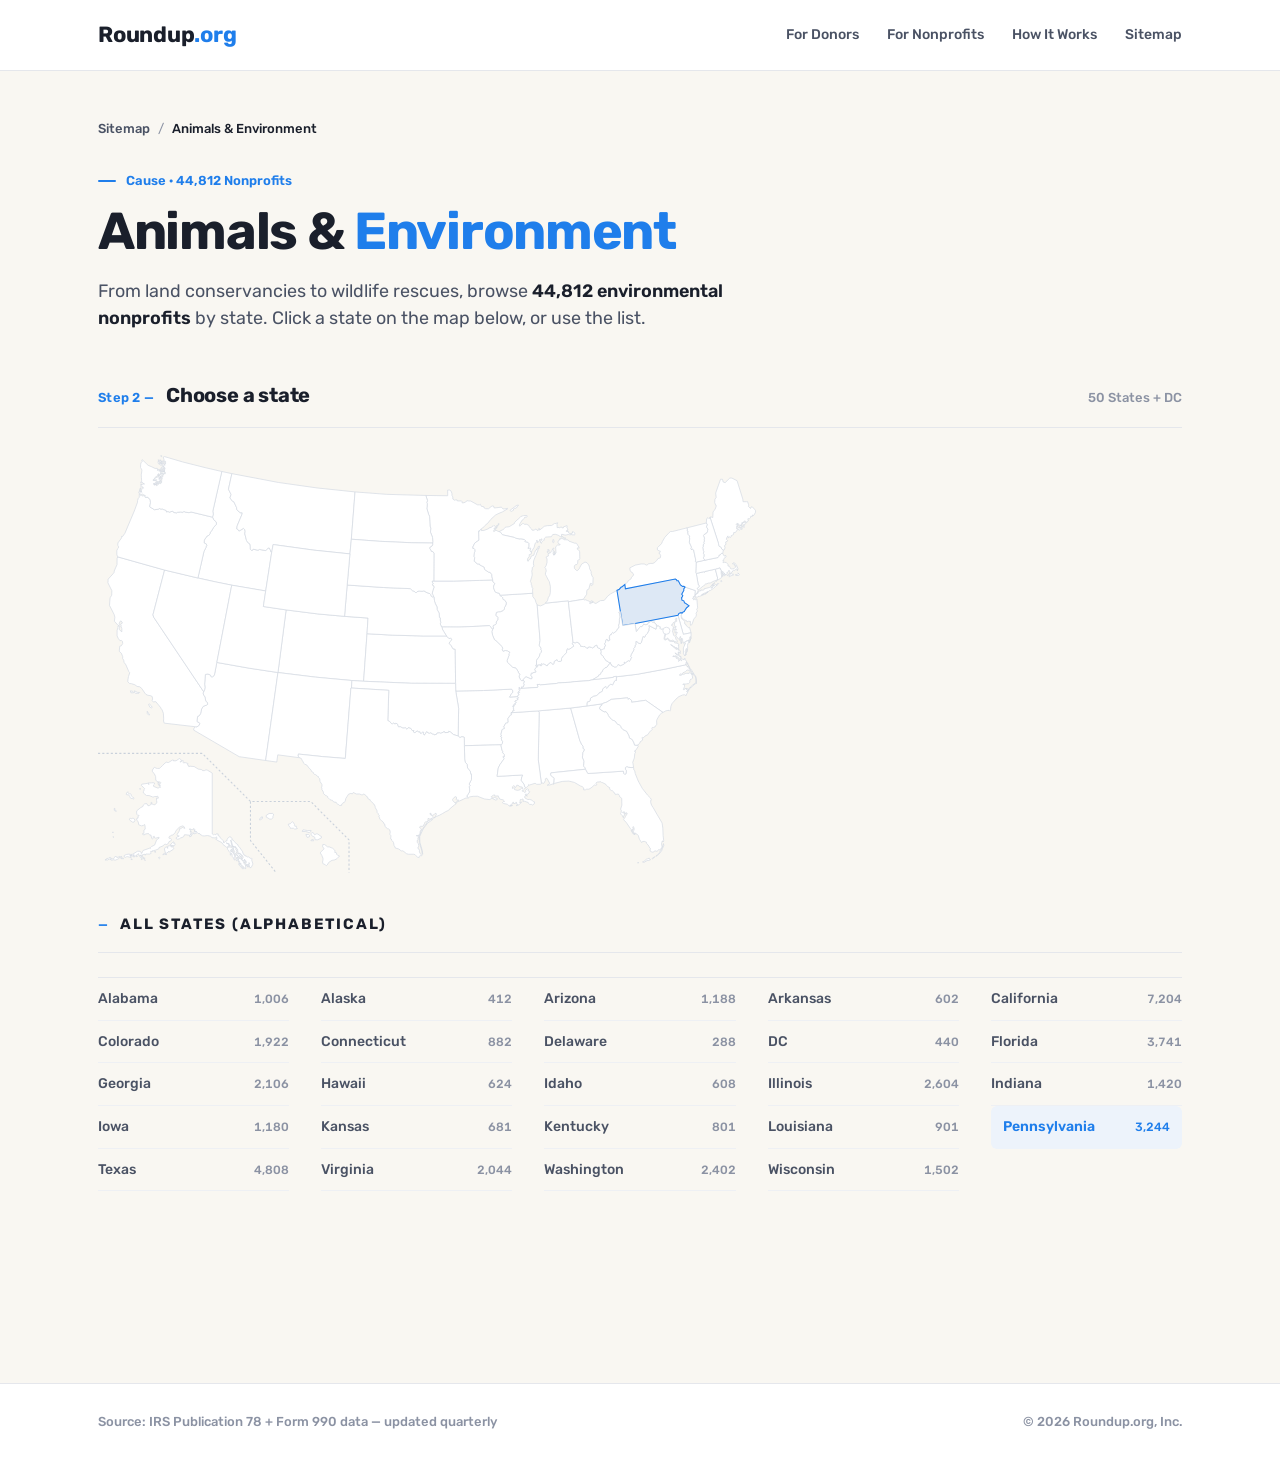
==== causes/environment/index.html @ b33627a2 "Initial HTML sitemap demo for Roundup.org Clickable prototype illustrating the proposed sitemap arch" ====
<!DOCTYPE html>
<html lang="en">
<head>
  <meta charset="UTF-8">
  <meta name="viewport" content="width=device-width, initial-scale=1.0">
  <title>Animals &amp; Environment Nonprofits — Sitemap — Roundup.org</title>
  <link rel="stylesheet" href="../../styles.css">
</head>
<body>

  <header class="masthead">
    <div class="masthead-inner">
      <a href="../../index.html" class="brand">Roundup<em>.org</em></a>
      <nav class="masthead-meta">
        <a href="#">For Donors</a>
        <a href="#">For Nonprofits</a>
        <a href="#">How It Works</a>
        <a href="../../index.html">Sitemap</a>
      </nav>
    </div>
  </header>

  <div class="container">
    <main>

      <nav class="breadcrumbs">
        <a href="../../index.html">Sitemap</a>
        <span class="sep">/</span>
        <span class="current">Animals &amp; Environment</span>
      </nav>

      <header class="page-head">
        <div class="kicker">Cause · 44,812 Nonprofits</div>
        <h1>Animals &amp; <em>Environment</em></h1>
        <p class="dek">From land conservancies to wildlife rescues, browse <strong>44,812 environmental nonprofits</strong> by state. Click a state on the map below, or use the list.</p>
      </header>

      <section>
        <div class="section-head">
          <div class="section-label">
            <span class="section-num">Step 2 —</span>
            <h2 class="section-title">Choose a state</h2>
          </div>
          <span class="section-note">50 States + DC</span>
        </div>

        <svg xmlns="http://www.w3.org/2000/svg" viewBox="0 0 959 593" class="us-map" aria-label="Clickable map of United States — environmental nonprofits">
  <defs>
    <style>
      .us-map .map-a { cursor: pointer; }
      .us-map .map-a path,
      .us-map .map-a circle {
        fill: #FFFFFF;
        stroke: #D5DBE3;
        stroke-width: 1;
        transition: fill 0.12s ease, stroke 0.12s ease;
      }
      .us-map .map-a:hover path,
      .us-map .map-a:hover circle {
        fill: #1F7EEB;
        stroke: #1F7EEB;
      }
      .us-map .map-active path,
      .us-map .map-active circle {
        fill: #DDE8F5;
        stroke: #1F7EEB;
        stroke-width: 1.5;
      }
      .us-map .map-active:hover path,
      .us-map .map-active:hover circle {
        fill: #1F7EEB;
        stroke: #1F7EEB;
      }
      .us-map .separator1 {
        stroke: #C9D1DB;
        stroke-width: 1.5;
        stroke-dasharray: 3 3;
        fill: none;
      }
    </style>
  </defs>
  <g class="state">


<a href="#" class="map-a map-al"><path class="al" d="m 643,467.4 .4,-7.3 -.9,-1.2 -1.7,-.7 -2.5,-2.8 .5,-2.9 48.8,-5.1 -.7,-2.2 -1.5,-1.5 -.5,-1.4 .6,-6.3 -2.4,-5.7 .5,-2.6 .3,-3.7 2.2,-3.8 -.2,-1.1 -1.7,-1 v -3.2 l -1.8,-1.9 -2.9,-6.1 -12.9,-45.8 -45.7,4 1.3,2 -1.3,67 4.4,33.2 .9,-.5 1.3,.1 .6,.4 .8,-.1 2,-3.8 v -2.3 l 1.1,-1.1 1.4,.5 3.4,6.4 v .9 l -3.3,2.2 3.5,-.4 4.9,-1.6 z"/><title>Alabama</title></a>

<!-- The scale of Alaska is 42% that of the contiguous United States, so its area is reduced to about 17.6%. The Islands of Four Mountains, Andreanof Islands, Rat Islands and Near Islands are not shown. -->
<a href="#" class="map-a map-ak"><path class="ak" d="m 15.8,572 h 2.4 l .7,.7 -1,1.2 -1.9,.2 -2.5,1.3 -3.7,-.1 2.2,-.9 .3,-1.1 2.5,-.3 z m 8.3,-1.7 1.3,.5 h .9 l .5,1.2 .3,-.6 .9,.2 1.1,1.5 0,.5 -4.2,1.9 -2.4,-.1 -1,-.5 -1.1,.7 -2,0 -1.1,-1.4 4.7,-.5 z m 5.4,-.1 1,.1 .7,.7 v 1 l -1.3,.1 -.9,-1.1 z m 2.5,.3 1.3,-.1 -.1,1 -1.1,.6 z m .3,2.2 3.4,-.1 .2,1.1 -1.3,.1 -.3,-.5 -.8,.6 -.4,-.6 -.9,-.2 z m 166.3,7.6 2.1,.1 -1,1.9 -1.1,-.1 -.4,-.8 .5,-1.3 m -1.1,-2.9 .6,-1.3 -.2,-2.3 2.4,-.5 4.5,4.4 1.3,3.4 1.9,1.6 .3,5.1 -1.4,0 -1.3,-2.3 -3.1,-2.4 h -.6 l 1.1,2.8 1.7,.2 .2,2.1 -.9,.1 -4.1,-4.4 -.1,-.9 1.9,-1 0,-1 -.5,-.8 -1.6,-.6 -1.7,-1.3 1.4,.1 .5,-.4 -.6,-.9 -.6,.5 z m -3.6,-9.1 1.3,.1 2.4,2.5 -.2,.8 -.8,-.1 -.1,1.8 .5,.5 0,1.5 -.8,.3 -.4,1.2 -.8,-.4 -.4,-2.2 1.1,-1.4 -2.1,-2.2 .1,-1.2 z m 1.5,-1.5 1.9,.2 2.5,.1 3.4,3.2 -.2,.5 -1.1,.6 -1.1,-.2 -.1,-.7 -1.2,-1.6 -.3,.7 1,1.3 -.2,1.2 -.8,-.1 -1.3,.2 -.1,-1.7 -2.6,-2.8 z m -12.7,-8.9 .9,-.4 h 1.6 l .7,-.5 4.1,2.2 .1,1.5 -.5,.5 h -.8 l -1.4,-.7 1.1,1.3 1.8,0 .5,2 -.9,0 -2.2,-1.5 -1.1,-.2 .6,1.3 .1,.9 .8,-.6 1.7,1.2 1.3,-.1 -.2,.8 1.9,4.3 0,3.4 .4,2.1 -.8,.3 -1.2,-2 -.5,-1.5 -1.6,-1.6 -.2,-2.7 -.6,-1.7 h -.7 l .3,1.1 0,.5 -1.4,1 .1,-3.3 -1.6,-1.6 -1.3,-2.3 -1.2,-1.2 z m 7.2,-2.3 1.1,1.8 2.4,-.1 1,2.1 -.6,.6 2,3.2 v 1.3 l -1.2,.8 v .7 l -2,1.9 -.5,-1.4 -.1,-1.3 .6,-.7 v -1.1 l -1.5,-1.9 -.5,-3.7 -.9,-1.5 z m -56.7,-18.3 -4,4.1 v 1.6 l 2.1,-.8 .8,-1.9 2.2,-2.4 z m -31.6,16.6 0,.6 1.8,1.2 .2,-1.4 .6,.9 3.5,.1 .7,-.6 .2,-1.8 -.5,-.7 -1.4,0 0,-.8 .4,-.6 v -.4 l -1.5,-.3 -3.3,3.6 z m -8.1,6.2 1.5,5.8 h 2.1 l 2.4,-2.5 .3,1.2 6.3,-4 .7,-1 -1,-1.1 v -.7 l .5,-1.3 -.9,-.1 -2,1 0,-1.2 -2.7,-.6 -2.4,.3 -.2,3.4 -.8,-2 -1.5,-.1 -1,.6 z m -2.2,8.2 .1,-.7 2.1,-1.3 .6,.3 1.3,.2 1.3,1.2 -2.2,-.2 -.4,-.6 -1,.6 z m -5.2,3.3 -1.1,.8 1.5,1.4 .8,-.7 -.1,-1.3 z m -6.3,-7.9 1.4,.1 .4,.6 -1.8,.1 z m -13.9,11.9 v .5 l .7,.1 -.1,-.6 z m -.4,-3.2 -1,1 v .5 l .7,1.1 1,-1 -.7,-.1 z m -2,-.8 -.3,1 -1.3,.1 -.4,.2 0,1.3 -.5,.9 .6,0 .7,-.9 .8,-.1 .9,-1 .2,-1.3 z m -4.4,-2 -.2,1.8 1.4,.8 1.2,-.6 0,-1 1.7,-.3 -.1,-.6 -.9,-.2 -.7,.6 -.9,-.5 z m -4.9,-.1 1,.7 -.3,1.2 -1.4,-1.1 z m -4.2,1.3 1.4,.1 -.7,.8 z m -3.5,3 1.8,1.1 -1.7,.1 z m -25.4,-31.2 1.2,.6 -.8,.6 z m -.7,-6.3 .4,1.2 .8,-1.2 z m 24.3,-19.3 1.5,-.1 .9,.4 1.1,-.5 1.3,-.1 1.6,.8 .8,1.9 -.1,.9 -1.2,2 -2.4,-.2 -2.1,-1.8 -1,-.4 -1.1,-2 z m -21.1,-14.4 .1,1.9 2,2 v .5 l -.8,-.2 -1.7,-.8 -.3,-1.1 -.3,-1.6 z m 18.3,-23.3 v 1.2 l 1.9,1.8 h 2.3 l .6,1.1 v 1.6 l 2.1,1.9 1.8,1.2 -.1,.7 -.7,1.1 -1.4,-1.2 -2.1,.1 -.8,-.8 -.9,-2.1 -1.5,-2.2 -2.6,-.1 -1,-.7 1,-2.1 z m 16.8,-4.5 1,0 .1,1.1 h -1 z m 16.2,19.7 .9,.1 0,1.2 -1.7,-.5 z m 127.8,77.7 -1.2,.4 -.1,1.1 h 1.2 z m -157.6,-4.5 -1.3,-.4 -4.1,.6 -2.8,1.4 -.1,1.9 1.9,.7 1.5,-.9 1.7,-.1 4.7,1.4 .1,-1.3 -1.6,-1.1 z m 2.1,2.3 -.4,-1.4 1.2,.2 .1,1.4 1.8,0 .4,-2.5 .3,2.4 2.5,-.1 3.2,-3.3 .8,.1 -.7,1.3 1.4,.9 4.2,-.2 2.6,-1.2 1.4,-.1 .3,1.5 .6,-.5 .4,-1.4 5.9,.2 1.9,-1.6 -1.3,-1.1 .6,-1.2 2.6,.2 -.2,-1.2 2.5,.2 .7,-1.1 1.1,.2 4.6,-1.9 .2,-1.7 5.6,-2.4 2,-1.9 1.2,-.6 1.3,.8 2.3,-.9 1.1,-1.9 .5,-1.3 1.7,-.9 1.5,-.7 .4,-1.4 -1.1,-1.7 -2.2,-.2 -.2,-1.3 .8,-1.6 1.4,-.2 1.3,-1.5 1.9,-.1 3.4,-3.2 .4,-1.4 1.5,-2.3 3.8,-4.1 2.5,-.9 1.9,-.9 2.1,.8 1.4,2.6 -1.5,0 -1.4,-1.5 -3,2 -1.7,.1 -.2,3.1 -3.1,4.9 .6,2 2.3,0 -.6,1 -1.4,.1 -2.4,1.8 0,.9 1.9,1 3.4,-.6 1.4,-1.7 1.4,.1 3,-1.7 .5,-2.3 1.6,-.1 6.3,.8 1,-1.1 1,-4.5 -1.6,1.1 .6,-2.2 -1.6,-1.4 .8,-1.5 .1,1.5 3.4,0 .7,-1 1.6,-.1 -.3,1.7 1.9,.1 -1.9,1.3 4.1,1.1 -3.5,.4 -1.3,1.2 .9,1.4 4.6,-1.7 2.3,1.7 .7,-.9 .6,1.4 4,2.3 h 2.9 l 3.9,-.5 4.3,1.1 2,1.9 4.5,.4 1.8,-1.5 .8,2.4 -1.8,.7 1.2,1.2 7.4,3.8 1.4,2.5 5.4,4.1 3.3,-2 -.6,-2.2 -3.5,-2 3.1,1.2 .5,-.7 .9,1.3 0,2.7 2.1,-.6 2.1,1.8 -2.5,-9.8 1.2,1.3 1.4,6 2.2,2.5 2.4,-.4 1.8,3.5 h .9 l .6,5.6 3.4,.5 1.6,2.2 1.8,1.1 .4,2.8 -1.8,2.6 2.9,1.6 1.2,-2.4 -.2,3.1 -.8,.9 1.4,1.7 .7,-2.4 -.2,-1.2 .8,.2 .6,2.3 -1,1.4 .6,2.6 .5,.4 .3,-1.6 .7,.6 -.3,2 1.2,.2 -.4,.9 1.7,-.1 0,-1 h -1 l .1,-1.7 -.8,-.6 1.7,-.3 .5,-.8 0,-1.6 .5,1.3 -.6,1.8 1.2,3.9 1.8,.1 2.2,-4.2 .1,-1.9 -1.3,-4 -.1,-1.2 .5,-1.2 -.7,-.7 -1.7,.1 -2.5,-2 -1.7,0 -2,-1.4 -1.5,0 -.5,-1.6 -1.4,-.3 -.2,-1.5 -1,-.5 .1,-1.7 -5.1,-7.4 -1.8,-1.5 v -1.2 l -4.3,-3.5 -.7,-1.1 -1.6,-2 -1.9,-.6 0,-2.2 -1.2,-1.3 -1.7,-.7 -2.1,1.3 -1.6,2.1 -.4,2.4 -1.5,.1 -2.5,2.7 -.8,-.3 v -2.5 l -2.4,-2.2 -2.3,-2 -.5,-2 -2.5,-1.3 .2,-2.2 -2.8,-.1 -.7,1.1 -1.2,0 -.7,-.7 -1.2,.8 -1.8,-1.2 0,-85.8 -6.9,-4.1 -1.8,-.5 -2.2,1.1 -2.2,.1 -2.3,-1.6 -4.3,-.6 -5.8,-3.6 -5.7,-.4 -2,.5 -.2,-1.8 -1.8,-.7 1.1,-1 -.2,-.9 -3.2,-1.1 h -2.4 l -.4,.4 -.9,-.6 .1,-2.6 -.8,-.9 -2.5,2.9 -.8,-.1 v -.8 l 1.7,-.8 v -.8 l -1.9,-2.4 -1.1,-.1 -4.5,3.1 h -3.9 l .4,-.9 -1.8,-.1 -5.2,3.4 -1.8,0 -.6,-.8 -2.7,1.5 -3.6,3.7 -2.8,2.7 -1.5,1.2  -2.6,.1 -2.2,-.4 -2.3,-1.3 v 0 l -2.8,3.9 -.1,2.4 2.6,2.4 2.1,4.5 .2,5.3 2.9,2 3.4,.4 .7,.8 -1.5,2.3 .7,2.7 -1.7,-2.6 v -2.4 l -1.5,-.3 .1,1.2 .7,2.1 2.9,3.7 h -1.4 l -2.2,1.1 -6.2,-2.5 -.1,-2 1.4,-1.3 0,-1.4 -2.1,-.5 -2.3,.2 -4.8,.2 1.5,2.3 -1.9,-1.8 -8.4,1.2 -.8,1.5 4.9,4.7 -.8,1.4 -.3,2 -.7,.8 -.1,1.9 4.4,3.6 4.1,.2 4.6,1.9 h 2 l .8,-.6 3.8,.1 .1,-.8 1.2,1.1 .1,2 -2.5,-.1 .1,3.3 .5,3.2 -2.9,2.7 -1.9,-.1 -2,-.8 -1,.1 -3.1,2.1 -1.7,.2 -1.4,-2.8 -3.1,0 -2.2,2 -.5,1.8 -3.3,1.8 -5.3,4.3 -.3,3.1 .7,2.2 1,1.2 1,-.4 .9,1 -.8,.6 -1.5,.9 1.1,1.5 -2.6,1.1 .8,2.2 1.7,2.3 .8,4.1 4,1.5 2.6,-.8 1.7,-1.1 .5,2.1 .3,4.4 -1.9,1.4 0,4.4 -.6,.9 h -1.7 l 1.7,1.2 2.1,-.1 .4,-1 4.6,-.6 2,2.6 1.3,-.7 1.3,5.1 1,.5 1,-.7 .1,-2.4 .9,-1 .7,1.1 .2,1.6 1.6,.4 4.7,-1.2 .2,1.2 -2,1.1 -1.6,1.7 -2.8,7 -4.3,2 -1.4,1.5 -.3,1.4 -1,-.6 -9.3,3.3 -1.8,4.1 -1.3,-.4 .5,-1.1 -1.5,-1.4 -3.5,-.2 -5.3,3.2 -2.2,1.3 -2.3,0 -.5,2.4 z"/><title>Alaska</title></a>

<a href="#" class="map-a map-az"><path class="az" d="m 139.6,387.6 3,-2.2 .8,-2.4 -1,-1.6 -1.8,-.2 -1.1,-1.6 1.1,-6.9 1.6,-.3 2.4,-3.2 1.6,-7 2.4,-3.6 4.8,-1.7 1.3,-1.3 -.4,-1.9 -2.3,-2.5 -1.2,-5.8 -1.4,-1.8 -1.3,-3.4 .9,-2.1 1.4,-3 .5,-2.9 -.5,-4.9 1,-13.6 3.5,-.6 3.7,1.4 1.2,2.7 h 2 l 2.4,-2.9 3.4,-17.5 46.2,8.2 40,6 -17.4,124.1 -37.3,-5.4 -64.2,-37.5 .5,-2.9 2,-1.8 z"/><title>Arizona</title></a>

<a href="#" class="map-a map-ar"><path class="ar" d="m 584.2,367 .9,-2.2 1.2,.5 .7,-1 -.8,-.7 .3,-1.5 -1.1,-.9 .6,-1 -.1,-1.5 -1.1,-.1 .8,-.8 1.3,.8 .3,-1.4 -.4,-1.1 .1,-.7 2,.6 -.4,-1.5 1.6,-1.3 -.5,-.9 -1.1,.1 -.6,-.9 .9,-.9 1.6,-.2 .5,-.8 1.4,-.2 -.1,-.8 -.9,-.9 v -.5 h 1.5 l .4,-.7 -1.4,-1 -.1,-.6 -11.2,.8 2.8,-5.1 1.7,-1.5 v -2.2 l -1.6,-2.5 -39.8,2 -39.1,.7 4.1,24.4 -.7,39 2.6,2.3 2.8,-1.3 3.2,.8 .2,11.9 52.3,-1.3 1.2,-1.5 .5,-3 -1.5,-2.3 -.5,-2.2 .9,-.7 v -.8 l -1.7,-1.1 -.1,-.7 1.6,-.9 -1.2,-1.1 1.7,-7.1 3.4,-1.6 v -.8 l -1.1,-1.4 2.9,-5.4 h 1.9 l 1.5,-1.2 -.3,-5.2 3.1,-4.5 1.8,-.6 -.5,-3.1 z"/><title>Arkansas</title></a>

<a href="#" class="map-a map-ca"><path class="ca" d="m 69.4,365.6 3.4,5.2 -1.4,.1 -1.8,-1.9 z m 1.9,-9.8 1.8,4.1 2.6,1 .7,-.6 -1.3,-2.5 -2.6,-2.4 z m -19.9,-19 v 2.4 l 2,1.2 4.4,-.2 1,-1 -3.1,-.2 z m -5.9,.1 3.3,.5 1.4,2.2 h -3.8 z m 47.9,45.5 -1,-3 .2,-3 -.4,-7.9 -1.8,-4.8 -1.2,-1.4 -.6,-1.5 -7,-8.6 -3.6,.1 -2,-1.9 1.1,-1.8 -.7,-3.7 -2.2,-1.2 -3.9,-.6 -2.8,-1.3 -1.5,-1.9 -4.5,-6.6 -2.7,-2.2 -3.7,-.5 -3.1,-2.3 -4.7,-1.5 -2.8,-.3 -2.5,-2.5 .2,-2.8 .8,-4.8 1.8,-5.1 -1.4,-1.6 -4,-9.4 -2.7,-3.7 -.4,-3 -1.6,-2.3 .2,-2.5 -2,-5 -2.9,-2.7 .6,-7.1 2.4,-.8 1.8,-3.1 -.4,-3.2 -1,-.9 h -2.5 l -2.5,-3.3 -1.5,-3.5 v -7.5 l 1.2,-4.2 .2,-2.1 2.5,.2 -.1,1.6 -.8,.7 v 2.5 l 3.7,3.2 v -4.7 l -1.4,-3.4 .5,-1.1 -1,-1.7 2.8,-1.5 -1.9,-3 -1.4,.5 -1.5,3.8 .5,1.3 -.8,1 -.9,-.1 -5.4,-6.1 .7,-5.6 -1.1,-3.9 -6.5,-12.8 .8,-10.7 2.3,-3.6 .2,-6.4 -5.5,-11.1 .3,-5.2 6.9,-7.5 1.7,-2.4 -.1,-1.4 4,-9.2 .1,-8.4 .9,-2.5 66.1,18.6 -16.4,63.1 1.1,3.5 70.4,105 -.9,2.1 1.3,3.4 1.4,1.8 1.2,5.8 2.3,2.5 .4,1.9 -1.3,1.3 -4.8,1.7 -2.4,3.6 -1.6,7 -2.4,3.2 -1.6,.3 -1.1,6.9 1.1,1.6 1.8,.2 1,1.6 -.8,2.4 -3,2.2 -2.2,-.1 z"/><title>California</title></a>

<a href="#" class="map-a map-co"><path class="co" d="m 374.6,323.3 -16.5,-1 -51.7,-4.8 -52.6,-6.5 11.5,-88.3 44.9,5.7 37.5,3.4 33.1,2.4 -1.4,22.1 z"/><title>Colorado</title></a>

<a href="#" class="map-a map-ct"><path class="ct" d="m 873.5,178.9 .4,-1.1 -3.2,-12.3 -.1,-.3 -14.9,3.4 v .7 l -.9,.3 -.5,-.7 -10.5,2.4 2.8,16.3 1.8,1.5 -3.5,3.4 1.7,2.2 5.4,-4.5 1.7,-1.3 h .8 l 2.4,-3.1 1.4,.1 2.9,-1.1 h 2.1 l 5.3,-2.7 2.8,-.9 1,-1 1.5,.5 z"/><title>Connecticut</title></a>

<a href="#" class="map-a map-de"><path class="de" d="m 822.2,226.6 -1.6,.3 -1.5,1.1 -1.2,2.1 7.6,27.1 10.9,-2.3 -2.2,-7.6 -1.1,.5 -3.3,-2.6 -.5,-1.7 -1.8,-1 -.2,-3.7 -2.1,-2.2 -1.1,-.8 -1.2,-1.1 -.4,-3.2 .3,-2.1 1,-2.2 z"/><title>Delaware</title></a>

<a href="#" class="map-a map-fl"><path class="fl" d="m 751.7,445.1 -4,-.7 -1.7,-.9 -2.2,1.4 v 2.5 l 1.4,2.1 -.5,4.3 -2.1,.6 -1,-1.1 -.6,-3.2 -50.1,3.3 -3.3,-6 -48.8,5.1 -.5,2.9 2.5,2.8 1.7,.7 .9,1.2 -.4,7.3 -1.1,.6 .5,.4 1,-.3 .7,-.8 10.5,-2.7 9.2,-.5 8.1,1.9 8.5,5 2.4,.8 2.2,2 -.1,2.7 h 2.4 l 1.9,-1 2.5,.1 2,-.8 2.9,-2 3.1,-2.9 1.1,-.4 .6,.5 h 1.4 l .5,-.8 -.5,-1.2 -.6,-.6 .2,-.8 2,-1.1 5,-.4 .8,1 1,.1 2.3,1 3,1.8 1.2,1.7 1.1,1.2 2.8,1.4 v 2.4 l 2.8,1.9 1,.1 1.6,1.4 .7,1.6 1,.2 .8,2.1 .7,.6 1,-1.1 2.9,.1 .5,1.4 1.1,.9 v 1.3 l 2.9,2.2 .2,9.6 -1.8,5.8 1,1.2 -.2,3.4 -.8,1.4 .7,1.2 2.3,2.3 .3,1.5 .8,1 -.4,-1.9 1.3,-.6 .8,-3.6 -3,-1.2 .1,-.6 2.6,-.4 .9,2.6 1.1,.6 .1,-2 1.1,.3 .6,.8 -.1,.7 -2.9,4.2 -.2,1.1 -1.7,1.9 v 1.1 l 3.7,3.8 5.3,7.9 1.8,2.1 v 1.8 l 2.8,4.6 2.3,.6 .7,-1.2 -2.1,.3 -3,-4.5 .2,-1.4 1.5,-.8 v -1.5 l -.6,-1.3 .9,-.9 .4,.9 .7,.5 v 4 l -1.2,-.6 -.8,.9 1.4,1.6 1,2.6 1.2,-.6 2.3,1.2 2.1,2.2 1.6,5.1 3.1,4.8 .8,-1.3 2.8,-.5 3.2,1.3 .3,1.7 3.3,3.8 .1,1.1 2.2,2.7 -.7,.5 v 2.7 l 2.7,1.4 h 1.5 l 2.7,-1.8 1.5,.3 1.1,.4 2.3,-1.7 .2,-.7 1.2,.3 2.4,-1.7 1.3,-2.3 -.7,-3.2 -.2,-1.3 1.1,-4 .6,-.2 .6,1.6 .8,-1.8 -.8,-7.2 -.4,-10.5 -1,-6.8 -.7,-1.7 -6.6,-11.1 -5.2,-9.1 -2.2,-3.3 -1.3,-3.6 -.2,-3.4 .9,-.3 v -.9 l -1.1,-2.2 -4,-4 -7.6,-9.7 -5.7,-10.4 -4.3,-10.7 -.6,-3.7 -1.2,-1 -.5,-3.8 z m 9.2,134.5 1.7,-.1 -.7,-1 z m 7.3,-1.1 v -.7 l 1.6,-.2 3.7,-3.3 1.5,-.6 2.4,-.9 .3,1.3 1.7,.8 -2.6,1.2 h -2.4 l -3.9,2.5 z m 17.2,-7.6 -3,1.4 -1,1.3 1.1,.1 z m 3.8,-2.9 -1.1,.3 -1.4,2 1.1,-.2 1.5,-1.6 z m 8.3,-15.7 -1.7,5.6 -.8,1 -1,2.6 -1.2,1.6 -.7,1.7 -1.9,2.2 v .9 l 2.7,-2.8 2.4,-3.5 .6,-2 2.1,-4.9 z"/><title>Florida</title></a>

<a href="#" class="map-a map-ga"><path class="ga" d="m 761.8,414.1 v 1.4 l -4.2,6.2 -1.2,.2 1.5,.5 v 2 l -.9,1.1 -.6,6 -2.3,6.2 .5,2 .7,5.1 -3.6,.3 -4,-.7 -1.7,-.9 -2.2,1.4 v 2.5 l 1.4,2.1 -.5,4.3 -2.1,.6 -1,-1.1 -.6,-3.2 -50.1,3.3 -3.3,-6 -.7,-2.2 -1.5,-1.5 -.5,-1.4 .6,-6.3 -2.4,-5.7 .5,-2.6 .3,-3.7 2.2,-3.8 -.2,-1.1 -1.7,-1 v -3.2 l -1.8,-1.9 -2.9,-6.1 -12.9,-45.8 22.9,-2.9 21.4,-3 -.1,1.9 -1.9,1 -1.4,3.2 .2,1.3 6.1,3.8 2.6,-.3 3.1,4 .4,1.7 4.2,5.1 2.6,1.7 1.4,.2 2.2,1.6 1.1,2.2 2,1.6 1.8,.5 2.7,2.7 .1,1.4 2.6,2.8 5,2.3 3.6,6.7 .3,2.7 3.9,2.1 2.5,4.8 .8,3.1 4.2,.4 z"/><title>Georgia</title></a>

<!-- Hawaii is shown in the same scale as the contiguous United States. The Northwestern Hawaiian Islands are not shown. -->
<a href="#" class="map-a map-hi"><path class="hi" d="m 317,553.7 -.2,3.2 1.7,1.9 .1,1.2 -4.8,4.5 -.1,1.2 1.9,3.2 1.7,4.2 v 2.6 l -.5,1.2 .1,3.4 4.1,2.1 1.1,1.1 1.2,-1.1 2.1,-3.6 4.5,-2.9 3.3,-.5 2.5,-1 1.7,-1.2 3.2,-3.5 -2.8,-1.1 -1.4,-1.4 .1,-1.7 -.5,-.6 h -2 l .2,-2.5 -.7,-1.2 -2.6,-2.3 -4.5,-1.9 -2.8,-.2 -3.3,-2.7 -1.2,-.6 z m -15.3,-17 -1.1,1.5 -.1,1.7 2.7,2.4 1.9,.5 .6,1 .4,3 3.6,.2 5.3,-2.6 -.1,-2.5 -1.4,-.5 -3.5,-2.6 -1.8,-.3 -2.9,1.3 -1.5,-2.7 z m -1.5,11.5 .9,-1.4 2.5,-.3 .6,1.8 z m -7,-8.7 1.7,4 3.1,-.6 .3,-2 -1.4,-1.5 z m -4.1,-6.7 -1.1,2.4 h 5 l 4.8,1.6 2.5,-1.6 .2,-1.5 -4.8,.2 z m -16,-10.6 -1.9,2.1 -2.9,.6 .8,2.2 2.2,2.8 .1,1 2.1,-.3 2.3,.1 1.7,1.2 3.5,-.8 v -.7 l -1,-.8 -.5,-2.1 -.8,-.3 -.5,1 -1.2,-1.3 .2,-1.4 -1.8,-3.3 -1.1,-.7 z m -31.8,-12.4 -4.2,2.9 .2,2.3 2.4,1.2 1.9,1.3 2.7,.4 2.6,-2.2 -.2,-1.9 .8,-1.7 v -1.4 l -1,-.9 z m -10.8,4.8 -.3,1.2 -1.9,.9 -.6,1.8 1,.8 1.1,-1.5 1.9,-.6 .4,-2.6 z"/><title>Hawaii</title></a>

<a href="#" class="map-a map-id"><path class="id" d="m 165.3,183.1 -24.4,-5.4 8.5,-37.3 2.9,-5.8 .4,-2.1 .8,-.9 -.9,-2 -2.9,-1.2 .2,-4.2 4,-5.8 2.5,-.8 1.6,-2.3 -.1,-1.6 1.8,-1.6 3.2,-5.5 4.2,-4.8 -.5,-3.2 -3.5,-3.1 -1.6,-3.6 1.1,-4.3 -.7,-4 12.7,-56.1 14.2,3 -4.8,22 3.7,7.4 -1.6,4.8 3.6,4.8 1.9,.7 3.9,8.3 v 2.1 l 2.3,3 h .9 l 1.4,2.1 h 3.2 v 1.6 l -7.1,17 -.5,4.1 1.4,.5 1.6,2.6 2.8,-1.4 3.6,-2.4 1.9,1.9 .5,2.5 -.5,3.2 2.5,9.7 2.6,3.5 2.3,1.4 .4,3 v 4.1 l 2.3,2.3 1.6,-2.3 6.9,1.6 2.1,-1.2 9,1.7 2.8,-3.3 1.8,-.6 1.2,1.8 1.6,4.1 .9,.1 -8.5,54.8 -47.9,-8.2 z"/><title>Idaho</title></a>

<a href="#" class="map-a map-il"><path class="il" d="m 623.5,265.9 -1,5.2 v 2 l 2.4,3.5 v .7 l -.3,.9 .9,1.9 -.3,2.4 -1.6,1.8 -1.3,4.2 -3.8,5.3 -.1,7 h -1 l .9,1.9 v .9 l -2.2,2.7 .1,1.1 1.5,2.2 -.1,.9 -3.7,.6 -.6,1.2 -1.2,-.6 -1,.5 -.4,3.3 1.7,1.8 -.4,2.4 -1.5,.3 -6.9,-3 -4,3.7 .3,1.8 h -2.8 l -1.4,-1.5 -1.8,-3.8 v -1.9 l .8,-.6 .1,-1.3 -1.7,-1.9 -.9,-2.5 -2.7,-4.1 -4.8,-1.3 -7.4,-7.1 -.4,-2.4 2.8,-7.6 -.4,-1.9 1.2,-1.1 v -1.3 l -2.8,-1.5 -3,-.7 -3.4,1.2 -1.3,-2.3 .6,-1.9 -.7,-2.4 -8.6,-8.4 -2.2,-1.5 -2.5,-5.9 -1.2,-5.4 1.4,-3.7 .7,-.7 .1,-2.3 -.7,-.9 1,-1.5 1.8,-.6 .9,-.3 1,-1.2 v -2.4 l 1.7,-2.4 .5,-.5 .1,-3.5 -.9,-1.4 -1,-.3 -1.1,-1.6 1,-4 3,-.8 h 2.4 l 4.2,-1.8 1.7,-2.2 .1,-2.4 1.1,-1.3 1.3,-3.2 -.1,-2.6 -2.8,-3.5 h -1.2 l -.9,-1.1 .2,-1.6 -1.7,-1.7 -2.5,-1.3 .5,-.6 45.9,-2.8 .1,4.6 3.4,4.6 1.2,4.1 1.6,3.2 z"/><title>Illinois</title></a>

<a href="#" class="map-a map-in"><path class="in" d="m 629.2,214.8 -5.1,2.3 -4.7,-1.4 4.1,50.2 -1,5.2 v 2 l 2.4,3.5 v .7 l -.3,.9 .9,1.9 -.3,2.4 -1.6,1.8 -1.3,4.2 -3.8,5.3 -.1,7 h -1 l .9,1.9 1.1,.8 .6,-1 -.7,-1.7 4.6,-.5 .2,1.2 1.1,.2 .4,-.9 -.6,-1.3 .3,-.8 1.3,.8 1.7,-.4 1.7,.6 3.4,2.1 1.8,-2.8 3.5,-2.2 3,3.3 1.6,-2.1 .3,-2.7 3.8,-2.3 .2,1.3 1.9,1.2 3,-.2 1.2,-.7 .1,-3.4 2.5,-3.7 4.6,-4.4 -.1,-1.7 1.2,-3.8 2.2,1 6.7,-4.5 -.4,-1.7 -1.5,-2.1 1,-1.9 -6.6,-57.2 -.1,-1.4 -32.4,3.4 z"/><title>Indiana</title></a>

<a href="#" class="map-a map-ia"><path class="ia" d="m 556.9,183 2.1,1.6 .6,1.1 -1.6,3.3 -.1,2.5 2,5.5 2.7,1.5 3.3,.7 1.3,2.8 -.5,.6 2.5,1.3 1.7,1.7 -.2,1.6 .9,1.1 h 1.2 l 2.8,3.5 .1,2.6 -1.3,3.2 -1.1,1.3 -.1,2.4 -1.7,2.2 -4.2,1.8 h -2.4 l -3,.8 -1,4 1.1,1.6 1,.3 .9,1.4 -.1,3.5 -.5,.5 -1.7,2.4 v 2.4 l -1,1.2 -.9,.3 -1.8,.6 -1,1.5 .7,.9 -.1,2.3 -.7,.7 -1.5,-.8 -1.1,-1.1 -.6,-1.6 -1.7,-1.3 -14.3,.8 -27.2,1.2 -25.9,-.1 -1.8,-4.4 .7,-2.2 -.8,-3.3 .2,-2.9 -1.3,-.7 -.4,-6.1 -2.8,-5 -.2,-3.7 -2.2,-4.3 -1.3,-3.7 v -1.4 l -.6,-1.7 v -2.3 l -.5,-.9 -.7,-1.7 -.3,-1.3 -1.3,-1.2 1,-4.3 1.7,-5.1 -.7,-2 -1.3,-.4 -.4,-1.6 1,-.5 .1,-1.1 -1.3,-1.5 .1,-1.6 2.2,.1 h 28.2 l 36.3,-.9 18.6,-.7 z"/><title>Iowa</title></a>

<a href="#" class="map-a map-ks"><path class="ks" d="m 459.1,259.5 -43.7,-1.2 -36,-2 -4.8,67 67.7,2.9 62,.1 -.5,-48.1 -3.2,-.7 -2.6,-4.7 -2.5,-2.5 .5,-2.3 2.7,-2.6 .1,-1.2 -1.5,-2.1 -.9,1 -2,-.6 -2.9,-3 z"/><title>Kansas</title></a>

<a href="#" class="map-a map-ky"><path class="ky" d="m 692.1,322.5 -20.5,1.4 -5.2,.8 -17.4,1 -2.6,.8 -22.6,2 -.7,-.6 h -3.7 l 1.2,3.2 -.6,.9 -23.3,1.5 1,-2.7 1.4,.9 .7,-.4 1.2,-4.1 -1,-1 1,-2 .2,-.9 -1.3,-.8 -.3,-1.8 4,-3.7 6.9,3 1.5,-.3 .4,-2.4 -1.7,-1.8 .4,-3.3 1,-.5 1.2,.6 .6,-1.2 3.7,-.6 .1,-.9 -1.5,-2.2 -.1,-1.1 2.2,-2.7 0,-.9 1.1,.8 .6,-1 -.7,-1.7 4.6,-.5 .2,1.2 1.1,.2 .4,-.9 -.6,-1.3 .3,-.8 1.3,.8 1.7,-.4 1.7,.6 3.4,2.1 1.8,-2.8 3.5,-2.2 3,3.3 1.6,-2.1 .3,-2.7 3.8,-2.3 .2,1.3 1.9,1.2 3,-.2 1.2,-.7 .1,-3.4 2.5,-3.7 4.6,-4.4 -.1,-1.7 1.2,-3.8 2.2,1 6.7,-4.5 -.4,-1.7 -1.5,-2.1 1,-1.9 1.3,.5 2.2,.1 1.9,-.8 2.9,1.2 2.2,3.4 v 1 l 4.1,.7 2.3,-.2 1.9,2.1 2.2,.2 v -1 l 1.9,-.8 3,.8 1.2,.8 1.3,-.7 h .9 l .6,-1.7 3.4,-1.8 .5,.8 .8,2.9 3.5,1.4 1.2,2.1 -.1,1.1 .6,1 -.6,3.6 1.9,1.6 .8,1.1 1,.6 -.1,.9 4.4,5.6 h 1.4 l 1.5,1.8 1.2,.3 1.4,-.1 -4.9,6.6 -2.9,1 -3,3 -.4,2.2 -2.1,1.3 -.1,1.7 -1.4,1.4 -1.8,.5 -.5,1.9 -1,.4 -6.9,4.2 z m -98,11.3 -.7,-.7 .2,-1 h 1.1 l .7,.7 -.3,1 z"/><title>Kentucky</title></a>

<a href="#" class="map-a map-la"><path class="la" d="m 602.5,472.8 -1.2,-1.8 .3,-1.3 -4.8,-6.8 .9,-4.6 1,-1.4 .1,-1.4 -36,2 1.7,-11.9 2.4,-4.8 6,-8.4 -1.8,-2.5 h 2 v -3.3 l -2.4,-2.5 .5,-1.7 -1.2,-1 -1.6,-7.1 .6,-1.4 -52.3,1.3 .5,19.9 .7,3.4 2.6,2.8 .7,5.4 3.8,4.6 .8,4.3 h 1 l -.1,7.3 -3.3,6.4 1.3,2.3 -1.3,1.5 .7,3 -.1,4.3 -2.2,3.5 -.1,.8 -1.7,1.2 1,1.8 1.2,1.1 1.6,-1.3 5.3,-.9 6.1,-.1 9.6,3.8 8,1 1.5,-1.4 1.8,-.2 4.8,2.2 1.6,-.4 1.1,-1.5 -4.2,-1.8 -2.2,1 -1.1,-.2 -1.4,-2 3.3,-2.2 1.6,-.1 v 1.7 l 1.5,-.1 3.4,-.3 .4,2.3 1.1,.4 .6,1.9 4.8,1 1.7,1.6 v .7 h -1.2 l -1.5,1.7 1.7,1.2 5.4,1 2.7,2.8 4.4,-1 -3.7,.2 -.1,-.6 2.8,-.7 .2,-1.8 1.2,-.3 v -1.4 l 1.1,.1 v 1.6 l 2.5,.1 .8,-1.9 .9,.3 .2,2.5 1.2,.2 -1.8,2 2.6,-.9 2,-1.1 2.9,-3.3 h -.7 l -1.3,1.2 -.4,-.1 -.5,-.8 .9,-1.2 v -2.3 l 1.1,-.8 .7,.7 1,-.8 1,-.1 .6,1.3 -.6,1.9 h 2.4 l 5.1,1.7 .5,1.3 1.6,1.4 2.8,.1 1.3,.7 1.8,-1 .9,-1.7 v -1.7 h -1.4 l -1.2,-1.4 -1.1,-1.1 -3.2,-.9 -2.6,.2 -4.2,-2.4 v -2.3 l 1.3,-1 2.4,.6 -3.1,-1.6 .2,-.8 h 3.6 l 2.6,-3.5 -2.6,-1.8 .8,-1.5 -1.2,-.8 h -.8 l -2,2.1 v 2.1 l -.6,.7 -1.1,-.1 -1.6,-1.4 h -1.3 v -1.5 l .6,-.7 .8,.7 1.7,-1.6 .7,-1.6 .8,-.3 z m -10.3,-2.7 1.9,1 .8,1.1 2.5,.1 1.5,.8 .2,1.4 -.4,.6 -.9,-1.5 -1.4,1.2 -.9,1.4 -2.8,.8 -1.6,.1 -3.7,-1 .1,-1.7 2,-2 1.1,-2.4 z m -4.7,1.2 v 1.1 l -1.8,2 h -1.2 v -2.2 l 1.6,-1.5 z"/><title>Louisiana</title></a>

<a href="#" class="map-a map-me"><path class="me" d="m 875,128.7 .6,4 3.2,2 .8,2.2 2.3,1.4 1.4,-.3 1,-3 -.8,-2.9 1.6,-.9 .5,-2.8 -.6,-1.3 3.3,-1.9 -2.2,-2.3 .9,-2.4 1.4,-2.2 .5,3.2 1.6,-2 1.3,.9 1.2,-.8 v -1.7 l 3.2,-1.3 .3,-2.9 2.5,-.2 2.7,-3.7 v -.7 l -.9,-.5 -.1,-3.3 .6,-1.1 .2,1.6 1,-.5 -.2,-3.2 -.9,.3 -.1,1.2 -1.2,-1.4 .9,-1.4 .6,.1 1.1,-.4 .5,2.8 2,-.3 2.9,.7 v -1 l -1.1,-1.2 1.3,.1 .1,-2.3 .6,.8 .3,1.9 2.1,1.5 .2,-1 .9,-.2 -.3,-.8 .8,-.6 -.1,-1.6 -1.6,-.2 -2,.7 1.4,-1.6 .7,-.8 1.3,-.2 .4,1.3 1.7,1.6 .4,-2.1 2.3,-1.2 -.9,-1.3 .1,-1.7 1.1,.5 h .7 l 1.7,-1.4 .4,-2.3 2.2,.3 .1,-.7 .2,-1.6 .5,1.4 1.5,-1 2.3,-4.1 -.1,-2.2 -1.4,-2 -3,-3.2 h -1.9 l -.8,2.2 -2.9,-3 .3,-.8 v -1.5 l -1.6,-4.5 -.8,-.2 -.7,.4 h -4.8 l -.3,-3.6 -8.1,-26 -7.3,-3.7 -2.9,-.1 -6.7,6.6 -2.7,-1 -1,-3.9 h -2.7 l -6.9,19.5 .7,6.2 -1.7,2.4 -.4,4.6 1.3,3.7 .8,.2 v 1.6 l -1.6,4.5 -1.5,1.4 -1.3,2.2 -.4,7.8 -2.4,-1 -1.5,.4 z m 34.6,-24.7 -1,.8 v 1.3 l .7,-.8 .9,.8 .4,-.5 1.1,.2 -1,-.8 .4,-.8 z m -1.7,2.6 -1,1.1 .5,.4 -.1,1 h 1.1 v -1.8 z m -3,-1.6 .9,1.3 1,.5 .3,-1 v -1.8 l -1.3,-.7 -.4,1.2 z m -1,5 -1.7,-1.7 1.6,-2.4 .8,.3 .2,1.1 1,.8 v 1.1 l -1,1 z"/><title>Maine</title></a>

<a href="#" class="map-a map-md"><path class="md" d="m 822.9,269.3 0,-1.7 h -.8 l 0,1.8 z m 11.8,-3.9 1.2,-2.2 .1,-2.5 -.6,-.6 -.7,.9 -.2,2.1 -.8,1.4 -.3,1.1 -4.6,1.6 -.7,.8 -1.3,.2 -.4,.9 -1.3,.6 -.3,-2.5 .4,-.7 -.8,-.5 .2,-1.5 -1.6,1 v -2 l 1.2,-.3 -1.9,-.4 -.7,-.8 .4,-1.3 -.8,-.6 -.7,1.6 .5,.8 -.7,.6 -1.1,.5 -2,-1 -.2,-1.2 -1,-1.1 -1.4,-1.7 1.5,-.8 -1,-.6 v -.9 l .6,-1 1.7,-.3 -1.4,-.6 -.1,-.7 -1.3,-.1 -.4,1.1 -.6,.3 .1,-3.4 1,-1 .8,.7 .1,-1.6 -1,-.9 -.9,1.1 -1,1.4 -.6,-1 .2,-2.4 .9,-1 .9,.9 1.2,-.7 -.4,-1.7 -1,1 -.9,-2.1 -.2,-1.7 1.1,-2.4 1.1,-1.4 1.4,-.2 -.5,-.8 .5,-.6 -.3,-.7 .2,-2.1 -1.5,.4 -.8,1.1 1,1.3 -2.6,3.6 -.9,-.4 -.7,.9 -.6,2.2 -1.8,.5 1.3,.6 1.3,1.3 -.2,.7 .9,1.2 -1.1,1 .5,.3 -.5,1.3 v 2.1 l -.5,1.3 .9,1.1 .7,3.4 1.3,1.4 1.6,1.4 .4,2.8 1.6,2 .4,1.4 v 1 h -.7 l -1.5,-1.2 -.4,.2 -1.2,-.2 -1.7,-1.4 -1.4,-.3 -1,.5 -1.2,-.3 -.4,.2 -1.7,-.8 -1,-1 -1,-1.3 -.6,-.2 -.8,.7 -1.6,1.3 -1.1,-.8 -.4,-2.3 .8,-2.1 -.3,-.5 .3,-.4 -.7,-1 1,-.1 1,-.9 .4,-1.8 1.7,-2.6 -2.6,-1.8 -1,1.7 -.6,-.6 h -1 l -.6,-.1 -.4,-.4 .1,-.5 -1.7,-.6 -.8,.3 -1.2,-.1 -.7,-.7 -.5,-.2 -.2,-.7 .6,-.8 v -.9 l -1.2,-.2 -1,-.9 -.9,.1 -1.6,-.3 -.9,-.4 .2,-1.6 -1,-.5 -.2,-.7 h -.7 l -.8,-1.2 .2,-1 -2.6,.4 -2.2,-1.6 -1.4,.3 -.9,1.4 h -1.3 l -1.7,2.9 -3.3,.4 -1.9,-1 -2.6,3.8 -2.2,-.3 -3.1,3.9 -.9,1.6 -1.8,1.6 -1.7,-11.4 60.5,-11.8 7.6,27.1 10.9,-2.3 0,5.3 -.1,3.1 -1,1.8 z m -13.4,-1.8 -1.3,.9 .8,1.8 1.7,.8 -.4,-1.6 z"/><title>Maryland</title></a>

<a href="#" class="map-a map-ma"><path class="ma" d="m 899.9,174.2 h 3.4 l .9,-.6 .1,-1.3 -1.9,-1.8 .4,1 -1.5,1.5 h -2.3 l .1,.8 z m -9,1.8 -1.2,-.6 1,-.8 .6,-2.1 1.2,-1 .8,-.2 .6,.9 1.1,.2 .6,-.6 .5,1.9 -1.3,.3 -2.8,.7 z m -34.9,-23.4 18.4,-3.8 1,-1.5 .3,-1.7 1.9,-.6 .5,-1.1 1.7,-1.1 1.3,.3 1.7,3.3 1,.4 1.1,-1.3 .8,1.3 v 1.1 l -3,2.4 .2,.8 -.9,1 .4,.8 -1.3,.3 .9,1.2 -.8,.7 .6,1 .9,-.2 .3,-.8 1.1,.6 h 1.8 l 2.5,2.6 .2,2.6 1.8,.1 .8,1.1 .6,2 1,.7 h 1.9 l 1.9,-.1 .8,-.9 1.6,-1.2 1.1,-.3 -1.2,-2.1 -.3,.9 -1.5,-3.6 h -.8 l -.4,.9 -1.2,-1 1.3,-1.1 1.8,.4 2.3,2.1 1.3,2.7 1.2,3.3 -1,2.8 v -1.8 l -.7,-1 -3.5,2.3 -.9,-.3 -1.6,1 -.1,1.2 -2.2,1.2 -2,2.1 -2,1.9 h -1.2 l 3.3,-3.3 .5,-1.9 -.5,-.6 -.3,-1.3 -.9,-.1 -.1,1.3 -1,1.2 h -1.2 l -.3,1.1 .4,1.2 -1.2,1.1 -1.1,-.2 -.4,1 -1.4,-3 -1.3,-1.1 -2.6,-1.3 -.6,-2.2 h -.8 l -.7,-2.6 -6.5,2 -.1,-.3 -14.9,3.4 v .7 l -.9,.3 -.5,-.7 -10.5,2.4 -.7,-1 .5,-15 z"/><title>Massachusetts</title></a>

<a href="#" class="map-a map-mi"><path class="mi" d="m 663.3,209.8 .1,1.4 21.4,-3.5 .5,-1.2 3.9,-5.9 v -4.3 l .8,-2.1 2.2,-.8 2,-7.8 1,-.5 1,.6 -.2,.6 -1.1,.8 .3,.9 .8,.4 1.9,-1.4 .4,-9.8 -1.6,-2.3 -1.2,-3.7 v -2.5 l -2.3,-4.4 v -1.8 l -1.2,-3.3 -2.3,-3 -2.9,-1 -4.8,3 -2.5,4.6 -.2,.9 -3,3.5 -1.5,-.2 -2.9,-2.8 -.1,-3.4 1.5,-1.9 2,-.2 1.2,-1.7 .2,-4 .8,-.8 1.1,-.1 .9,-1.7 -.2,-9.6 -.3,-1.3 -1.2,-1.2 -1.7,-1 -.1,-1.8 .7,-.6 1.8,.8 -.3,-1.7 -1.9,-2.7 -.7,-1.6 -1.1,-1.1 h -2.2 l -8.1,-2.9 -1.4,-1.7 -3.1,-.3 -1.2,.3 -4.4,-2.3 h -1.4 l .5,1 -2.7,-.1 .1,.6 .6,.6 -2.5,2.1 .1,1.8 1.5,2.3 1.5,.2 v .6 l -1.5,.5 -2.1,-.1 -2.8,2.5 .1,2.5 .4,5.8 -2.2,3.4 .8,-4.5 -.8,-.6 -.9,5.3 -1,-2.3 .5,-2.3 -.5,-1 .6,-1.3 -.6,-1.1 1,-1 v -1.2 l -1.3,.6 -1.3,3.1 -.7,.7 -1.3,2.4 -1.7,-.2 -.1,1.2 h -1.6 l .2,1.5 .2,2 -3,1.2 .1,1.3 1,1.7 -.1,5.2 -1.3,4.4 -1.7,2.5 1.2,1.4 .8,3.5 -1,2.5 -.2,2.1 1.7,3.4 2.5,4.9 1.2,1.9 1.6,6.9 -.1,8.8 -.9,3.9 -2,3.2 -.9,3.7 -2,3 -1.2,1 z m -95.8,-96.8 3,3.8 17,3.8 1.4,1 4,.8 .7,.5 2.8,-.2 4.9,.8 1.4,1.5 -1,1 .8,.8 3.8,.7 1.2,1.2 .1,4.4 -1.3,2.8 2,.1 1,-.8 .9,.8 -1.1,3.1 1,1.6 1.2,.3 .8,-1.8 2.9,-4.6 1.6,-6 2.3,-2 -.5,-1.6 .5,-.9 1,1.6 -.3,2.2 2.9,-2.2 .2,-2.3 2.1,.6 .8,-1.6 .7,.6 -.7,1.5 -1,.5 -1,2 1.4,1.8 1.1,-.5 -.5,-.7 1,-1.5 1.9,-1.7 h .8 l .2,-2.6 2,-1.8 7.9,-.5 1.9,-3.1 3.8,-.3 3.8,1.2 4.2,2.7 .7,-.2 -.2,-3.5 .7,-.2 4.5,1.1 1.5,-.2 2.9,-.7 1.7,.4 1.8,.1 v -1.1 l -.7,-.9 -1.5,-.2 -1.1,-.8 .5,-1.4 -.8,-.3 -2.6,.1 -.1,-1 1.1,-.8 .6,.8 .5,-1.8 -.7,-.7 .7,-.2 -1.4,-1.3 .3,-1.3 .1,-1.9 h -1.3 l -1.5,1 -1.9,.1 -.5,1.8 -1.9,.2 -.3,-1.2 -2.2,.1 -1,1.2 -.7,-.1 -.2,-.8 -2.6,.4 -.1,-4.8 1,-2 -.7,-.1 -1.8,1.1 h -2.2 l -3.8,2.7 -6.2,.3 -4.1,.8 -1.9,1.5 -1.4,1.3 -2.5,1.7 -.3,.8 -.6,-1.7 -1.3,-.6 v .6 l .7,.7 v 1.3 l -1.5,-.6 h -.6 l -.3,1.2 -2,-1.9 -1.3,-.2 -1.3,1.5 -3.2,-.1 -.5,-1.4 -2,-1.9 -1.3,-1.6 v -.7 l -1.1,-1.4 -2.6,-1.2 -3.3,-.1 -1.1,-.9 h -1.4 l -.7,.4 -2.2,2.2 -.7,1.1 -1,-.7 .2,-1 .8,-2.1 3.2,-5 .8,-.2 1.7,-1.9 .7,-1.6 3,-.6 .8,-.6 -.1,-1 -.5,-.5 -4.5,.2 -2,.5 -2.6,1.2 -1.2,1.2 -1.7,2.2 -1.8,1 -3.3,3.4 -.4,1.6 -7.4,4.6 -4,.5 -1.8,.4 -2.3,3 -1.8,.7 -4.4,2.3 z m 100.7,3.8 3.8,.1 .6,-.5 -.2,-2 -1.7,-1.8 -1.9,.1 -.1,.5 1.1,.4 -1.6,.8 -.3,1 -.6,-.6 -.4,.8 z m -75.1,-41.9 -2.3,.2 -2.7,1.9 -7.1,5.3 .8,1 1.8,.3 2.8,-2 -1.1,-.5 2.3,-1.6 h 1 l 3,-1.9 -.1,-.9 z m 41.1,62.8 v 1 l 2.1,1.6 -.2,-2.4 z m -.7,2.8 1.1,.1 v .9 h -1 z m 21.4,-21.3 v .9 l .8,-.2 v -.5 z m 4.7,3.1 -.1,-1.1 -1.6,-.2 -.6,-.4 h -.9 l -.4,.3 .9,.4 1.1,1.1 z m -18,1.2 -.1,1.1 -.3,.7 .2,2.2 .4,.3 .7,.1 .5,-.9 .1,-1.6 -.3,-.6 -.1,-1.1 z"/><title>Michigan</title></a>

<a href="#" class="map-a map-mn"><path class="mn" d="m 464.7,68.6 -1.1,2.8 .8,1.4 -.3,5.1 -.5,1.1 2.7,9.1 1.3,2.5 .7,14 1,2.7 -.4,5.8 2.9,7.4 .3,5.8 -.1,2.1 -.1,2.2 -.9,2 -3.1,1.9 -.3,1.2 1.7,2.5 .4,1.8 2.6,.6 1.5,1.9 -.2,39.5 h 28.2 l 36.3,-.9 18.6,-.7 -1.1,-4.5 -.2,-3 -2.2,-3 -2.8,-.7 -5.2,-3.6 -.6,-3.3 -6.3,-3.1 -.2,-1.3 h -3.3 l -2.2,-2.6 -2,-1.3 .7,-5.1 -.9,-1.6 .5,-5.4 1,-1.8 -.3,-2.7 -1.2,-1.3 -1.8,-.3 v -1.7 l 2.8,-5.8 5.9,-3.9 -.4,-13 .9,.4 .6,-.5 .1,-1.1 .9,-.6 1.4,1.2 .7,-.1 v 0 l -1.2,-2.2 4.3,-3.1 3.1,-3.7 1.6,-.8 4.7,-5.9 6.3,-5.8 3.9,-2.1 6.3,-2.7 7.6,-4.5 -.6,-.4 -3.7,.7 -2.8,.1 -1,-1.6 -1.4,-.9 -9.8,1.2 -1,-2.8 -1.6,-.1 -1.7,.8 -3.7,3.1 h -4.1 l -2.1,-1 -.3,-1.7 -3.9,-.8 -.6,-1.6 -.7,-1.3 -1,.9 -2.6,.1 -9.9,-5.5 h -2.9 l -.8,-.7 -3.1,1.3 -.8,1.3 -3.3,.8 -1.3,-.2 v -1.7 l -.7,-.9 h -5.9 l -.4,-1.4 h -2.6 l -1.1,.4 -2.4,-1.7 .3,-1.4 -.6,-2.4 -.7,-1.1 -.2,-3 -1,-3.1 -2.1,-1.6 h -2.9 l .1,8 -30.9,-.4 z"/><title>Minnesota</title></a>

<a href="#" class="map-a map-ms"><path class="ms" d="m 623.8,468.6 -5,.1 -2.4,-1.5 -7.9,2.5 -.9,-.7 -.5,.2 -.1,1.6 -.6,.1 -2.6,2.7 -.7,-.1 -.6,-.7 -1.2,-1.8 .3,-1.3 -4.8,-6.8 .9,-4.6 1,-1.4 .1,-1.4 -36,2 1.7,-11.9 2.4,-4.8 6,-8.4 -1.8,-2.5 h 2 v -3.3 l -2.4,-2.5 .5,-1.7 -1.2,-1 -1.6,-7.1 .6,-1.4 1.2,-1.5 .5,-3 -1.5,-2.3 -.5,-2.2 .9,-.7 v -.8 l -1.7,-1.1 -.1,-.7 1.6,-.9 -1.2,-1.1 1.7,-7.1 3.4,-1.6 v -.8 l -1.1,-1.4 2.9,-5.4 h 1.9 l 1.5,-1.2 -.3,-5.2 3.1,-4.5 1.8,-.6 -.5,-3.1 38.3,-2.6 1.3,2 -1.3,67 4.4,33.2 z"/><title>Mississippi</title></a>

<a href="#" class="map-a map-mo"><path class="mo" d="m 555.3,248.9 -1.1,-1.1 -.6,-1.6 -1.7,-1.3 -14.3,.8 -27.2,1.2 -25.9,-.1 1.3,1.3 -.3,1.4 2.1,3.7 3.9,6.3 2.9,3 2,.6 .9,-1 1.5,2.1 -.1,1.2 -2.7,2.6 -.5,2.3 2.5,2.5 2.6,4.7 3.2,.7 .5,48.1 .2,10.8 39.1,-.7 39.8,-2 1.6,2.5 v 2.2 l -1.7,1.5 -2.8,5.1 11.2,-.8 1,-2 1.2,-.5 v -.7 l -1.2,-1.1 -.6,-1 1.7,.2 .8,-.7 -1.4,-1.5 1.4,-.5 .1,-1 -.6,-1 v -1.3 l -.7,-.7 .2,-1 h 1.1 l .7,.7 -.3,1 .8,.7 .8,-1 1,-2.7 1.4,.9 .7,-.4 1.2,-4.1 -1,-1 1,-2 .2,-.9 -1.3,-.8 h -2.8 l -1.4,-1.5 -1.8,-3.8 v -1.9 l .8,-.6 .1,-1.3 -1.7,-1.9 -.9,-2.5 -2.7,-4.1 -4.8,-1.3 -7.4,-7.1 -.4,-2.4 2.8,-7.6 -.4,-1.9 1.2,-1.1 v -1.3 l -2.8,-1.5 -3,-.7 -3.4,1.2 -1.3,-2.3 .6,-1.9 -.7,-2.4 -8.6,-8.4 -2.2,-1.5 -2.5,-5.9 -1.2,-5.4 1.4,-3.7 z"/><title>Missouri</title></a>

<a href="#" class="map-a map-mt"><path class="mt" d="m 247,130.5 57.3,7.9 51,5.3 2,-20.7 5.2,-66.7 -53.5,-5.6 -54.3,-7.7 -65.9,-12.5 -4.8,22 3.7,7.4 -1.6,4.8 3.6,4.8 1.9,.7 3.9,8.3 v 2.1 l 2.3,3 h .9 l 1.4,2.1 h 3.2 v 1.6 l -7.1,17 -.5,4.1 1.4,.5 1.6,2.6 2.8,-1.4 3.6,-2.4 1.9,1.9 .5,2.5 -.5,3.2 2.5,9.7 2.6,3.5 2.3,1.4 .4,3 v 4.1 l 2.3,2.3 1.6,-2.3 6.9,1.6 2.1,-1.2 9,1.7 2.8,-3.3 1.8,-.6 1.2,1.8 1.6,4.1 .9,.1 z"/><title>Montana</title></a>

<a href="#" class="map-a map-ne"><path class="ne" d="m 402.5,191.1 38,1.6 3.4,3.2 1.7,.2 2.1,2 1.8,-.1 1.8,-2 1.5,.6 1,-.7 .7,.5 .9,-.4 .7,.4 .9,-.4 1,.5 1.4,-.6 2,.6 .6,1.1 6.1,2.2 1.2,1.3 .9,2.6 1.8,.7 1.5,-.2 .5,.9 v 2.3 l .6,1.7 v 1.4 l 1.3,3.7 2.2,4.3 .2,3.7 2.8,5 .4,6.1 1.3,.7 -.2,2.9 .8,3.3 -.7,2.2 1.8,4.4 1.3,1.3 -.3,1.4 2.1,3.7 3.9,6.3 h -32.4 l -43.7,-1.2 -36,-2 1.4,-22.1 -33.1,-2.4 3.7,-44.2 z"/><title>Nebraska</title></a>

<a href="#" class="map-a map-nv"><path class="nv" d="m 167.6,296.8 -3.4,17.5 -2.4,2.9 h -2 l -1.2,-2.7 -3.7,-1.4 -3.5,.6 -1,13.6 .5,4.9 -.5,2.9 -1.4,3 -70.4,-105 -1.1,-3.5 16.4,-63.1 47,11.2 24.4,5.4 23.3,4.7 z"/><title>Nevada</title></a>

<a href="#" class="map-a map-nh"><path class="nh" d="m 862.6,93.6 -1.3,.1 -1,-1.1 -1.9,1.4 -.5,6.1 1.2,2.3 -1.1,3.5 2.1,2.8 -.4,1.7 .1,1.3 -1.1,2.1 -1.4,.4 -.6,1.3 -2.1,1 -.7,1.5 1.4,3.4 -.5,2.5 .5,1.5 -1,1.9 .4,1.9 -1.3,1.9 .2,2.2 -.7,1.1 .7,4.5 .7,1.5 -.5,2.6 .9,1.8 -.2,2.5 -.5,1.3 -.1,1.4 2.1,2.6 18.4,-3.8 1,-1.5 .3,-1.7 1.9,-.6 .5,-1.1 1.7,-1.1 1.3,.3 .8,-4.8 -2.3,-1.4 -.8,-2.2 -3.2,-2 -.6,-4 -11.9,-36.8 z"/><title>New Hampshire</title></a>

<a href="#" class="map-a map-nj"><path class="nj" d="m 842.5,195.4 -14.6,-4.9 -1.8,2.5 .1,2.2 -3,5.4 1.5,1.8 -.7,2 -1,1 .5,3.6 2.7,.9 1,2.8 2.1,1.1 4.2,3.2 -3.3,2.6 -1.6,2.3 -1.8,3 -1.6,.6 -1.4,1.7 -1,2.2 -.3,2.1 .8,.9 .4,2.3 1.2,.6 2.4,1.5 1.8,.8 1.6,.8 .1,1.1 .8,.1 1.1,-1.2 .8,.4 2.1,.2 -.2,2.9 .2,2.5 1.8,-.7 1.5,-3.9 1.6,-4.8 2.9,-2.8 .6,-3.5 -.6,-1.2 1.7,-2.9 v -1.2 l -.7,-1.1 1.2,-2.7 -.3,-3.6 -.6,-8.2 -1.2,-1.4 v 1.4 l .5,.6 h -1.1 l -.6,-.4 -1.3,-.2 -.9,.6 -1.2,-1.6 .7,-1.7 v -1 l 1.7,-.7 .8,-2.1 z"/><title>New Jersey</title></a>

<a href="#" class="map-a map-nm"><path class="nm" d="m 357.5,332.9 h -.8 l -7.9,99.3 -31.8,-2.6 -34.4,-3.6 -.3,3 2,2.2 -30.8,-4.1 -1.4,10.2 -15.7,-2.2 17.4,-124.1 52.6,6.5 51.7,4.8 z"/><title>New Mexico</title></a>

<a href="#" class="map-a map-ny"><path class="ny" d="m 872.9,181.6 -1.3,.1 -.5,1 z m -30.6,22.7 .7,.6 1.3,-.3 1.1,.3 .9,-1.3 h 1.9 l 2.4,-.9 5.1,-2.1 -.5,-.5 -1.9,.8 -2,.9 .2,-.8 2.6,-1.1 .8,-1 1.2,.1 4.1,-2.3 v .7 l -4.2,3 4.5,-2.8 1.7,-2.2 1.5,-.1 4.5,-3.1 3.2,-3.1 3,-2.3 1,-1.2 -1.7,-.1 -1,1.2 -.2,.7 -.9,.7 -.8,-1.1 -1.7,1 -.1,.9 -.9,-.2 .5,-.9 -1.2,-.7 -.6,.9 .9,.3 .2,.5 -.3,.5 -1.4,2.6 h -1.9 l .9,-1.8 .9,-.6 .3,-1.7 1.4,-1.6 .9,-.8 1.5,-.7 -1.2,-.2 -.7,.9 h -.7 l -1.1,.8 -.2,1 -2.2,2.1 -.4,.9 -1.4,.9 -7.7,1.9 .2,.9 -.9,.7 -2,.3 -1,-.6 -.2,1.1 -1.1,-.4 .1,1 -1.2,-.1 -1.2,.5 -.2,1.1 h -1 l .2,1 h -.7 l .2,1 -1.8,.4 -1.5,2.3 z m -.8,-.4 -1.6,.4 v 1 l -.7,1.6 .6,.7 2.4,-2.3 -.1,-.9 z m -10.1,-95.2 -.6,1.9 1.4,.9 -.4,1.5 .5,3.2 2.2,2.3 -.4,2.2 .6,2 -.4,1 -.3,3.8 3.1,6.7 -.8,1.8 .9,2.2 .9,-1.6 1.9,1.5 3,14.2 -.5,2 1.1,1 -.5,15 .7,1 2.8,16.3 1.8,1.5 -3.5,3.4 1.7,2.2 -1.3,3.3 -1.5,1.7 -1.5,2.3 -.2,-.7 .4,-5.9 -14.6,-4.9 -1.6,-1.1 -1.9,.3 -3,-2.2 -3,-5.8 h -2 l -.4,-1.5 -1.7,-1.1 -70.5,13.9 -.8,-6 4.3,-3.9 .6,-1.7 3.9,-2.5 .6,-2.4 2.3,-2 .8,-1.1 -1.7,-3.3 -1.7,-.5 -1.8,-3 -.2,-3.2 7.6,-3.9 8.2,-1.6 h 4.4 l 3.2,1.6 .9,-.1 1.8,-1.6 3.4,-.7 h 3 l 2.6,-1.3 2.5,-2.6 2.4,-3.1 1.9,-.4 1.1,-.5 .4,-3.2 -1.4,-2.7 -1.2,-.7 2,-1.3 -.1,-1.8 h -1.5 l -2.3,-1.4 -.1,-3.1 6.2,-6.1 .7,-2.4 3.7,-6.3 5.9,-6.4 2.1,-1.7 2.5,.1 20.6,-5.2 z"/><title>New York</title></a>

<a href="#" class="map-a map-nc"><path class="nc" d="m 829,300.1 -29.1,6.1 -39.4,7.3 -29.4,3.5 v 5.2 l -1.5,-.1 -1.4,1.2 -2.4,5.2 -2.6,-1.1 -3.5,2.5 -.7,2.1 -1.5,1.2 -.8,-.8 -.1,-1.5 -.8,-.2 -4,3.3 -.6,3.4 -4.7,2.4 -.5,1.2 -3.2,2.6 -3.6,.5 -4.6,3 -.8,4.1 -1.3,.9 -1.5,-.1 -1.4,1.3 -.1,4.9 21.4,-3 4.4,-1.9 1.3,-.1 7.3,-4.3 23.2,-2.2 .4,.5 -.2,1.4 .7,.3 1.2,-1.5 3.3,3 .1,2.6 19.7,-2.8 24.5,17.1 4,-2.2 3,-.7 h 1.7 l 1.1,1.1 .8,-2 .6,-5 1.7,-3.9 5.4,-6.1 4.1,-3.5 5.4,-2.3 2.5,-.4 1.3,.4 .7,1.1 3.3,-6.6 3.3,-5.3 -.7,-.3 -4.4,6.8 -.5,-.8 2,-2.2 -.4,-1.5 -2,-.5 1,1.3 -1.2,.1 -1.2,-1.8 -1.2,2 -1.6,.2 1,-2.7 .7,-1.7 -.2,-2.9 -2.2,-.1 .9,-.9 1.1,.3 2.7,.1 .8,-.5 h 2.3 l 2,-1.9 .2,-3.2 1.3,-1.4 1.2,-.2 1.3,-1 -.5,-3.7 -2.2,-3.8 -2.7,-.2 -.9,1.6 -.5,-1 -2.7,.2 -1.2,.4 -1.9,1.2 -.3,-.4 h -.9 l -1.8,1.2 -2.6,.5 v -1.3 l .8,-1 1,.7 h 1 l 1.7,-2.1 3.7,-1.7 2,-2.2 h 2.4 l .8,1.3 1.7,.8 -.5,-1.5 -.3,-1.6 -2.8,-3.1 -.3,-1.4 -.4,1 -.9,-1.3 z m 7,31 2.7,-2.5 4.6,-3.3 v -3.7 l -.4,-3.1 -1.7,-4.2 1.5,1.4 1,3.2 .4,7.6 -1.7,.4 -3.1,2.4 -3.2,3.2 z m 1.9,-19.3 -.9,-.2 v 1 l 2.5,2.2 -.2,-1.4 z m 2.9,2.1 -1.4,-2.8 -2.2,-3.4 -2.4,-3 -2.2,-4.3 -.8,-.7 2.2,4.3 .3,1.3 3.4,5.5 1.8,2.1 z"/><title>North Carolina</title></a>

<a href="#" class="map-a map-nd"><path class="nd" d="m 464.7,68.6 -1.1,2.8 .8,1.4 -.3,5.1 -.5,1.1 2.7,9.1 1.3,2.5 .7,14 1,2.7 -.4,5.8 2.9,7.4 .3,5.8 -.1,2.1 -29.5,-.4 -46,-2.1 -39.2,-2.9 5.2,-66.7 44.5,3.4 55.3,1.6 z"/><title>North Dakota</title></a>

<a href="#" class="map-a map-oh"><path class="oh" d="m 685.7,208.8 1.9,-.4 3,1.3 2.1,.6 .7,.9 h 1 l 1,-1.5 1.3,.8 h 1.5 l -.1,1 -3.1,.5 -2,1.1 1.9,.8 1.6,-1.5 2.4,-.4 2.2,1.5 1.5,-.1 2.5,-1.7 3.6,-2.1 5.2,-.3 4.9,-5.9 3.8,-3.1 9.3,-5.1 4.9,29.9 -2.2,1.2 1.4,2.1 -.1,2.2 .6,2 -1.1,3.4 -.1,5.4 -1,3.6 .5,1.1 -.4,2.2 -1.1,.5 -2,3.3 -1.8,2 h -.6 l -1.8,1.7 -1.3,-1.2 -1.5,1.8 -.3,1.2 h -1.3 l -1.3,2.2 .1,2.1 -1,.5 1.4,1.1 v 1.9 l -1,.2 -.7,.8 -1,.5 -.6,-2.1 -1.6,-.5 -1,2.3 -.3,2.2 -1.1,1.3 1.3,3.6 -1.5,.8 -.4,3.5 h -1.5 l -3.2,1.4 -1.2,-2.1 -3.5,-1.4 -.8,-2.9 -.5,-.8 -3.4,1.8 -.6,1.7 h -.9 l -1.3,.7 -1.2,-.8 -3,-.8 -1.9,.8 v 1 l -2.2,-.2 -1.9,-2.1 -2.3,.2 -4.1,-.7 v -1 l -2.2,-3.4 -2.9,-1.2 -1.9,.8 -2.2,-.1 -1.3,-.5 -6.6,-57.2 21.4,-3.5 z"/><title>Ohio</title></a>

<a href="#" class="map-a map-ok"><path class="ok" d="m 501.5,398.6 -4.6,-3.8 -2.2,-.9 -.5,1.6 -5.1,.3 -.6,-1.5 -5,2.5 -1.6,-.7 -3.7,.3 -.6,1.7 -3.6,.9 -1.3,-1.2 -1.2,.1 -2,-1.8 -2.1,.7 -2,-.5 -1.8,-2 -2.5,4.2 -1.2,.8 -1,-1.8 .3,-2 -1.2,-.7 -2.3,2.5 -1.7,-1.2 -.1,-1.5 -1.3,.5 -2.6,-1.7 -3,2.6 -2.3,-1.1 .7,-2.1 -2.3,.1 -1.9,-3 -3.5,-1.1 -2,2.3 -2.3,-2.2 -1.4,.4 -2,.1 -3.5,-1.9 -2.3,.1 -1.2,-.7 -.5,-2.9 -2.3,-1.7 -1.1,1.5 -1.4,-1 -1.2,-.4 -1.1,1 -1.5,-.3 -2.5,-3 -2.7,-1.3 1.4,-42.7 -52.6,-3.2 .6,-10.6 16.5,1 67.7,2.9 62,.1 .2,10.8 4.1,24.4 -.7,39 z"/><title>Oklahoma</title></a>

<a href="#" class="map-a map-or"><path class="or" d="m 93.9,166.5 47,11.2 8.5,-37.3 2.9,-5.8 .4,-2.1 .8,-.9 -.9,-2 -2.9,-1.2 .2,-4.2 4,-5.8 2.5,-.8 1.6,-2.3 -.1,-1.6 1.8,-1.6 3.2,-5.5 4.2,-4.8 -.5,-3.2 -3.5,-3.1 -1.6,-3.6 -30.3,-7.3 -2.8,1 -5.4,-.9 -1.8,-.9 -1.5,1.2 -3.3,-.4 -4.5,.5 -.9,.7 -4.2,-.4 -.8,-1.6 -1.2,-.2 -4.4,1.3 -1.6,-1.1 -2.2,.8 -.2,-1.8 -2.3,-1.2 -1.5,-.2 -1,-1.1 -3,.3 -1.2,-.8 h -1.2 l -1.2,.9 -5.5,.7 -6.6,-4.2 1.1,-5.6 -.4,-4.1 -3.2,-3.7 -3.7,.1 -.4,-1.1 .4,-1.2 -.7,-.8 -1,.1 -1.1,1.3 -1.5,-.2 -.5,-1.1 -1,-.1 -.7,.6 -2,-1.9 v 4.3 l -1.3,1.3 -1.1,3.5 -.1,2.3 -4.5,12.3 -13.2,31.3 -3.2,4.6 -1.6,-.1 .1,2.1 -5.2,7.1 -.3,3.3 1,1.3 .1,2.4 -1.2,1.1 -1.2,3 .1,5.7 1.2,2.9 z"/><title>Oregon</title></a>

<a href="pa/index.html" class="map-a map-pa map-active"><path class="pa" d="m 826.3,189.4 -1.9,.3 -3,-2.2 -3,-5.8 h -2 l -.4,-1.5 -1.7,-1.1 -70.5,13.9 -.8,-6 -4.2,3.4 -.9,.1 -2.7,3 -3.3,1.7 4.9,29.9 3.2,19.7 17.4,-2.9 60.5,-11.8 1.2,-2.1 1.5,-1.1 1.6,-.3 1.6,.6 1.4,-1.7 1.6,-.6 1.8,-3 1.6,-2.3 3.3,-2.6 -4.2,-3.2 -2.1,-1.1 -1,-2.8 -2.7,-.9 -.5,-3.6 1,-1 .7,-2 -1.5,-1.8 3,-5.4 -.1,-2.2 1.8,-2.5 z"/><title>Pennsylvania</title></a>

<a href="#" class="map-a map-ri"><path class="ri" d="m 883.2,170.7 -1.3,-1.1 -2.6,-1.3 -.6,-2.2 h -.8 l -.7,-2.6 -6.5,2 3.2,12.3 -.4,1.1 .4,1.8 5.6,-3.6 .1,-3 -.8,-.8 .4,-.6 -.1,-1.3 -.9,-.7 1.2,-.4 -.9,-1.6 1.8,.7 .3,1.4 .7,1.2 -1.4,-.8 1.1,1.7 -.3,1.2 -.6,-1.1 v 2.5 l .6,-.9 .4,.9 1.3,-1.5 -.2,-2.5 1.4,3.1 1,-.9 z m -4.7,12.2 h .9 l .5,-.6 -.8,-1.3 -.7,.7 z"/><title>Rhode Island</title></a>

<a href="#" class="map-a map-sc"><path class="sc" d="m 772.3,350.2 -19.7,2.8 -.1,-2.6 -3.3,-3 -1.2,1.5 -.7,-.3 .2,-1.4 -.4,-.5 -23.2,2.2 -7.3,4.3 -1.3,.1 -4.4,1.9 -.1,1.9 -1.9,1 -1.4,3.2 .2,1.3 6.1,3.8 2.6,-.3 3.1,4 .4,1.7 4.2,5.1 2.6,1.7 1.4,.2 2.2,1.6 1.1,2.2 2,1.6 1.8,.5 2.7,2.7 .1,1.4 2.6,2.8 5,2.3 3.6,6.7 .3,2.7 3.9,2.1 2.5,4.8 .8,3.1 4.2,.4 .8,-1.5 h .6 l 1.8,-1.5 .5,-2 3.2,-2.1 .3,-2.4 -1.2,-.9 .8,-.7 .8,.4 1.3,-.4 1.8,-2.1 3.8,-1.8 1.6,-2.4 .1,-.7 4.8,-4.4 -.1,-.5 -.9,-.8 1.1,-1.5 h .8 l .4,.5 .7,-.8 h 1.3 l .6,-1.5 2.3,-2.1 -.3,-5.4 .8,-2.3 3.6,-6.2 2.4,-2.2 2.2,-1.1 z"/><title>South Carolina</title></a>

<a href="#" class="map-a map-sd"><path class="sd" d="m 396.5,125.9 46,2.1 29.5,.4 -.1,2.2 -.9,2 -3.1,1.9 -.3,1.2 1.7,2.5 .4,1.8 2.6,.6 1.5,1.9 -.2,39.5 -2.2,-.1 -.1,1.6 1.3,1.5 -.1,1.1 -1,.5 .4,1.6 1.3,.4 .7,2 -1.7,5.1 -1,4.3 1.3,1.2 .3,1.3 .7,1.7 -1.5,.2 -1.8,-.7 -.9,-2.6 -1.2,-1.3 -6.1,-2.2 -.6,-1.1 -2,-.6 -1.4,.6 -1,-.5 -.9,.4 -.7,-.4 -.9,.4 -.7,-.5 -1,.7 -1.5,-.6 -1.8,2 -1.8,.1 -2.1,-2 -1.7,-.2 -3.4,-3.2 -38,-1.6 -51.1,-3.5 3.9,-43.9 2,-20.7 z"/><title>South Dakota</title></a>

<a href="#" class="map-a map-tn"><path class="tn" d="m 620.9,365.1 45.7,-4 22.9,-2.9 .1,-4.9 1.4,-1.3 1.5,.1 1.3,-.9 .8,-4.1 4.6,-3 3.6,-.5 3.2,-2.6 .5,-1.2 4.7,-2.4 .6,-3.4 4,-3.3 .8,.2 .1,1.5 .8,.8 1.5,-1.2 .7,-2.1 3.5,-2.5 2.6,1.1 2.4,-5.2 1.4,-1.2 1.5,.1 0,-5.2 .3,-.7 -4.6,.5 -.2,1 -28.9,3.3 -5.6,1.4 -20.5,1.4 -5.2,.8 -17.4,1 -2.6,.8 -22.6,2 -.7,-.6 h -3.7 l 1.2,3.2 -.6,.9 -23.3,1.5 -.8,1 -.8,-.7 h -1 v 1.3 l .6,1 -.1,1 -1.4,.5 1.4,1.5 -.8,.7 -1.7,-.2 .6,1 1.2,1.1 v .7 l -1.2,.5 -1,2 .1,.6 1.4,1 -.4,.7 h -1.5 v .5 l .9,.9 .1,.8 -1.4,.2 -.5,.8 -1.6,.2 -.9,.9 .6,.9 1.1,-.1 .5,.9 -1.6,1.3 .4,1.5 -2,-.6 -.1,.7 .4,1.1 -.3,1.4 -1.3,-.8 -.8,.8 1.1,.1 .1,1.5 -.6,1 1.1,.9 -.3,1.5 .8,.7 -.7,1 -1.2,-.5 -.9,2.2 -1.6,.7 z"/><title>Tennessee</title></a>

<a href="#" class="map-a map-tx"><path class="tx" d="m 282.3,429 .3,-3 34.4,3.6 31.8,2.6 7.9,-99.3 .8,0 52.6,3.2 -1.4,42.7 2.7,1.3 2.5,3 1.5,.3 1.1,-1 1.2,.4 1.4,1 1.1,-1.5 2.3,1.7 .5,2.9 1.2,.7 2.3,-.1 3.5,1.9 2,-.1 1.4,-.4 2.3,2.2 2,-2.3 3.5,1.1 1.9,3 2.3,-.1 -.7,2.1 2.3,1.1 3,-2.6 2.6,1.7 1.3,-.5 .1,1.5 1.7,1.2 2.3,-2.5 1.2,.7 -.3,2 1,1.8 1.2,-.8 2.5,-4.2 1.8,2 2,.5 2.1,-.7 2,1.8 1.2,-.1 1.3,1.2 3.6,-.9 .6,-1.7 3.7,-.3 1.6,.7 5,-2.5 .6,1.5 5.1,-.3 .5,-1.6 2.2,.9 4.6,3.8 6.4,1.9 2.6,2.3 2.8,-1.3 3.2,.8 .2,11.9 .5,19.9 .7,3.4 2.6,2.8 .7,5.4 3.8,4.6 .8,4.3 h 1 l -.1,7.3 -3.3,6.4 1.3,2.3 -1.3,1.5 .7,3 -.1,4.3 -2.2,3.5 -.1,.8 -1.7,1.2 1,1.8 1.2,1.1 -3.5,.3 -8.4,3.9 -3.5,1.4 -1.8,1.8 -.7,-.5 2.1,-2.3 1.8,-.7 .5,-.9 -2.9,-.1 -.7,-.8 .8,-2 -.9,-1.8 h -.6 l -2.4,1.3 -1.9,2.6 .3,1.7 3.3,3.4 1.3,.3 v .8 l -2.3,1.6 -4.9,4 -4,3.9 -3.2,1.4 -5,3 -3.7,2 -4.5,1.9 -4.1,2.5 3.2,-3 v -1.1 l .6,-.8 -.2,-1.8 -1.5,-.1 -1.1,1.5 -2.6,1.3 -1.8,-1.2 -.3,-1.7 h -1.5 l .8,2.2 1.4,.7 1.2,.9 1.8,1.6 -.7,.8 -3.9,1.7 -1.7,.1 -1.2,-1.2 -.5,2.1 .5,1.1 -2.7,2 -1.5,.2 -.8,.7 -.4,1.7 -1.8,3.3 -1.6,.7 -1.6,-.6 -1.8,1.1 .3,1.4 1.3,.8 1,.8 -1.8,3.5 -.3,2.8 -1,1.7 -1.4,1 -2.9,.4 1.8,.6 1.9,-.6 -.4,3.2 -1.1,-.1 .2,1.2 .3,1.4 -1.3,.9 v 3.1 l 1.6,1.4 .6,3.1 -.4,2.2 -1,.4 .4,1.5 1.1,.4 .8,1.7 v 2.6 l 1.1,2.1 2.2,2.6 -.1,.7 -2.2,-.2 -1.6,1.4 .2,1.4 -.9,-.3 -1.4,-.2 -3.4,-3.7 -2.3,-.6 h -7.1 l -2.8,-.8 -3.6,-3 -1.7,-1 -2.1,.1 -3.2,-2.6 -5.4,-1.6 v -1.3 l -1.4,-1.8 -.9,-4.7 -1.1,-1.7 -1.7,-1.4 v -1.6 l -1.4,-.6 .6,-2.6 -.3,-2.2 -1.3,-1.4 .7,-3 -.8,-3.2 -1.7,-1.4 h -1.1 l -4,-3.5 .1,-1.9 -.8,-1.7 -.8,-.2 -.9,-2.4 -2,-1.6 -2.9,-2.5 -.2,-2.1 -1,-.7 .2,-1.6 .5,-.7 -1.4,-1.5 .1,-.7 -2,-2.2 .1,-2.1 -2.7,-4.9 -.1,-1.7 -1.8,-3.1 -5.1,-4.8 v -1.1 l -3.3,-1.7 -.1,-1.8 -1.2,-.4 v -.7 l -.8,-.2 -2.1,-2.8 h -.8 l -.7,-.6 -1.3,1.1 h -2.2 l -2.6,-1.1 h -4.6 l -4.2,-2.1 -1.3,1.9 -2.2,-.6 -3.3,1.2 -1.7,2.8 -2,3.2 -1.1,4.4 -1.4,1.2 -1.1,.1 -.9,1.6 -1.3,.6 -.1,1.8 -2.9,.1 -1.8,-1.5 h -1 l -2,-2.9 -3.6,-.5 -1.7,-2.3 -1.3,-.2 -2.1,-.8 -3.4,-3.4 .2,-.8 -1.6,-1.2 -1,-.1 -3.4,-3.1 -.1,-2 -2.3,-4 .2,-1.6 -.7,-1.3 .8,-1.5 -.1,-2.4 -2.6,-4.1 -.6,-4.2 -1.6,-1.6 v -1 l -1.2,-.2 -.7,-1.1 -2.4,-1.7 -.9,-.1 -1.9,-1.6 v -1.1 l -2.9,-1.8 -.6,-2.1 -2.6,-2.3 -3.2,-4.4 -3,-1.3 -2.1,-1.8 .2,-1.2 -1.3,-1.4 -1.7,-3.7 -2.4,-1 z m 174.9,138.3 .8,.1 -.6,-4.8 -3.5,-12.3 -.2,-8.1 4.9,-10.5 6.1,-8.2 7.2,-5.1 v -.7 h -.8 l -2.6,1 -3.6,2.3 -.7,1.5 -8.2,11.6 -2.8,7.9 v 8.8 l 3.6,12 z"/><title>Texas</title></a>

<a href="#" class="map-a map-ut"><path class="ut" d="m 233.2,217.9 3.3,-21.9 -47.9,-8.2 -21,109 46.2,8.2 40,6 11.5,-88.3 z"/><title>Utah</title></a>

<a href="#" class="map-a map-vt"><path class="vt" d="m 859.1,102.4 -1.1,3.5 2.1,2.8 -.4,1.7 .1,1.3 -1.1,2.1 -1.4,.4 -.6,1.3 -2.1,1 -.7,1.5 1.4,3.4 -.5,2.5 .5,1.5 -1,1.9 .4,1.9 -1.3,1.9 .2,2.2 -.7,1.1 .7,4.5 .7,1.5 -.5,2.6 .9,1.8 -.2,2.5 -.5,1.3 -.1,1.4 2.1,2.6 -12.4,2.7 -1.1,-1 .5,-2 -3,-14.2 -1.9,-1.5 -.9,1.6 -.9,-2.2 .8,-1.8 -3.1,-6.7 .3,-3.8 .4,-1 -.6,-2 .4,-2.2 -2.2,-2.3 -.5,-3.2 .4,-1.5 -1.4,-.9 .6,-1.9 -.8,-1.7 27.3,-6.9 z"/><title>Vermont</title></a>

<a href="#" class="map-a map-va"><path class="va" d="m 834.7,265.4 -1.1,2.8 .5,1.1 .4,-1.1 .8,-3.1 z m -34.6,-7 -.7,-1 1,-.1 1,-.9 .4,-1.8 -.2,-.5 .1,-.5 -.3,-.7 -.6,-.5 -.4,-.1 -.5,-.4 -.6,-.6 h -1 l -.6,-.1 -.4,-.4 .1,-.5 -1.7,-.6 -.8,.3 -1.2,-.1 -.7,-.7 -.5,-.2 -.2,-.7 .6,-.8 v -.9 l -1.2,-.2 -1,-.9 -.9,.1 -1.6,-.3 -.4,.7 -.4,1.6 -.5,2.3 -10,-5.2 -.2,.9 .9,1.6 -.8,2.3 .1,2.9 -1.2,.8 -.5,2.1 -.9,.8 -1.4,1.8 -.9,.8 -1,2.5 -2.4,-1.1 -2.3,8.5 -1.3,1.6 -2.8,-.5 -1.3,-1.9 -2.3,-.7 -.1,4.7 -1.4,1.7 .4,1.5 -2.1,2.2 .4,1.9 -3.7,6.3 -1,3.3 1.5,1.2 -1.5,1.9 .1,1.4 -2.3,2 -.7,-1.1 -4.3,3.1 -1.5,-1 -.6,1.4 .8,.5 -.5,.9 -5.5,2.4 -3,-1.8 -.8,1.7 -1.9,1.8 -2.3,.1 -4.4,-2.3 -.1,-1.5 -1.5,-.7 .8,-1.2 -.7,-.6 -4.9,6.6 -2.9,1 -3,3 -.4,2.2 -2.1,1.3 -.1,1.7 -1.4,1.4 -1.8,.5 -.5,1.9 -1,.4 -6.9,4.2 28.9,-3.3 .2,-1 4.6,-.5 -.3,.7 29.4,-3.5 39.4,-7.3 29.1,-6.1 -.6,-1.2 .4,-.1 .9,.9 -.1,-1.4 -.3,-1.9 1.6,1.2 .9,2.1 v -1.3 l -3.4,-5.5 v -1.2 l -.7,-.8 -1.3,.7 .5,1.4 h -.8 l -.4,-1 -.6,.9 -.9,-1.1 -2.1,-.1 -.2,.7 1.5,2.1 -1.4,-.7 -.5,-1 -.4,.8 -.8,.1 -1.5,1.7 .3,-1.6 v -1.4 l -1.5,-.7 -1.8,-.5 -.2,-1.7 -.6,-1.3 -.6,1.1 -1.7,-1 -2,.3 .2,-.9 1.5,-.2 .9,.5 1.7,-.8 .9,.4 .5,1 v .7 l 1.9,.4 .3,.9 .9,.4 .9,1.2 1.4,-1.6 h .6 l -.1,-2.1 -1.3,1 -.6,-.9 1.5,-.2 -1.2,-.9 -1.2,.6 -.1,-1.7 -1.7,.2 -2.2,-1.1 -1.8,-2.2 3.6,2.2 .9,.3 1.7,-.8 -1.7,-.9 .6,-.6 -1,-.5 .8,-.2 -.3,-.9 1.1,.9 .4,-.8 .4,1.3 1.2,.8 .6,-.5 -.5,-.6 -.1,-2.5 -1.1,-.1 -1.6,-.8 .9,-1.1 -2,-.1 -.4,-.5 -1.4,.6 -1.4,-.8 -.5,-1.2 -2.1,-1.2 -2.1,-1.8 -2.2,-1.9 3,1.3 .9,1.2 2.1,.7 2.3,2.5 .2,-1.7 .6,1.3 2.3,.5 v -4 l -.8,-1.1 1.1,.4 .1,-1.6 -3.1,-1.4 -1.6,-.2 -1.3,-.2 .3,-1.2 -1.5,-.3 -.1,-.6 h -1.8 l -.2,.8 -.7,-1 h -2.7 l -1,-.4 -.2,-1 -1.2,-.6 -.4,-1.5 -.6,-.4 -.7,1.1 -.9,.2 -.9,.7 h -1.5 l -.9,-1.3 .4,-3.1 .5,-2.4 .6,.5 z m 21.9,11.6 .9,-.1 0,-.6 -.8,.1 z m 7.5,14.2 -1,2.7 1.2,-1.3 z m -1.8,-15.3 .7,.3 -.2,1.9 -.5,-.5 -1.3,1 1,.4 -1.8,4.4 .1,8.1 1.9,3.1 .5,-1.5 .4,-2.7 -.3,-2.3 .7,-.9 -.2,-1.4 1.2,-.6 -.6,-.5 .5,-.7 .8,1.1 -.2,1.1 -.4,3.9 1.1,-2.2 .4,-3.1 .1,-3 -.3,-2 .6,-2.3 1.1,-1.8 .1,-2.2 .3,-.9 -4.6,1.6 -.7,.8 z"/><title>Virginia</title></a>

<a href="#" class="map-a map-wa"><path class="wa" d="m 161.9,83.6 .7,4 -1.1,4.3 -30.3,-7.3 -2.8,1 -5.4,-.9 -1.8,-.9 -1.5,1.2 -3.3,-.4 -4.5,.5 -.9,.7 -4.2,-.4 -.8,-1.6 -1.2,-.2 -4.4,1.3 -1.6,-1.1 -2.2,.8 -.2,-1.8 -2.3,-1.2 -1.5,-.2 -1,-1.1 -3,.3 -1.2,-.8 h -1.2 l -1.2,.9 -5.5,.7 -6.6,-4.2 1.1,-5.6 -.4,-4.1 -3.2,-3.7 -3.7,.1 -.4,-1.1 .4,-1.2 -.7,-.8 -1,.1 -2.1,-1.5 -1.2,.4 -2,-.1 -.7,-1.5 -1.6,-.3 2.5,-7.5 -.7,6 .5,.5 v -2 l .8,-.2 1.1,2.3 -.5,-2.2 1.2,-4.2 1.8,.4 -1.1,-2 -1,.3 -1.5,-.4 .2,-4.2 .2,1.5 .9,.5 .6,-1.6 h 3.2 l -2.2,-1.2 -1.7,-1.9 -1.4,1.6 1.2,-3.1 -.3,-4.6 -.2,-3.6 .9,-6.1 -.5,-2 -1.4,-2.1 .1,-4 .4,-2.7 2,-2.3 -.7,-1.4 .2,-.6 .9,.1 7.8,7.6 4.7,1.9 5.1,2.5 3.2,-.1 .2,3 1,-1.6 h .7 l .6,2.7 .5,-2.6 1.4,-.2 .5,.7 -1.1,.6 .1,1.6 .7,-1.5 h 1.1 l -.4,2.6 -1.1,-.8 .4,1.4 -.1,1.5 -.8,.7 -2.5,2.9 1.2,-3.4 -1.6,.4 -.4,2.1 -3.8,2.8 -.4,1 -2.1,2.2 -.1,1 h 2.2 l 2.4,-.2 .5,-.9 -3.9,.5 v -.6 l 2.6,-2.8 1.8,-.8 1.9,-.2 1,-1.6 3,-2.3 v -1.4 h 1.1 l .1,4 h -1.5 l -.6,.8 -1.1,-.9 .3,1.1 v 1.7 l -.7,.7 -.3,-1.6 -.8,.8 .7,.6 -.9,1.1 h 1.3 l .7,-.5 .1,2 -1,1.9 -.9,1 -.1,1.8 -1,-.2 -.2,-1.4 .9,-1.1 -.8,-.5 -.8,.7 -.7,2.2 -.8,.9 -.1,-2 .8,-1.1 -.2,-1.1 -1.2,1.2 .1,2.2 -.6,.4 -2.1,-.4 -1.3,1.2 2.2,-.6 -.2,2.2 1,-1.8 .4,1.4 .5,-1 .7,1.8 h .7 l .7,-.8 .6,-.1 2,-1.9 .2,-1.2 .8,.6 .3,.9 .7,-.3 .1,-1.2 h 1.3 l .2,-2.9 -.1,-2.7 .9,.3 -.7,-2.1 1.4,-.8 .2,-2.4 2.3,-2.2 1,.1 .3,-1.4 -1.2,-1.4 -.1,-3.5 -.8,.9 .7,2.9 -.6,.1 -.6,-1.9 -.6,-.5 .3,-2.3 1.8,-.1 .3,.7 .3,-1.6 -1.6,-1.7 -.6,-1.6 -.2,2 .9,1.1 -.7,.4 -1,-.8 -1.8,1.3 1.5,.5 .2,2.4 -.3,1.8 .9,-1.3 1.4,2.3 -.4,1.9 h -1.5 v -1.2 l -1.5,-1.2 .5,-3 -1.9,-2.6 2.7,-3 .6,-4.1 h .9 l 1.4,3.2 v -2.6 l 1.2,.3 v -3.3 l -.9,-.8 -1.2,2.5 -1,-3 1.3,-.1 -1.5,-4.9 1.9,-.6 25.4,7.5 31.7,8 23.6,5.5 z m -78.7,-39.4 h .5 l .1,.8 -.5,.3 .1,.6 -.7,.4 -.2,-.9 .5,-.4 z m 5,-4.3 -1.2,1.9 -.1,.8 .4,.2 .5,-.6 1.1,.1 z m -.4,-21.6 .5,.6 1.3,-.3 .2,-1 1.2,-1.8 -1,-.4 -.7,1.6 -.1,-1.6 -1.1,.2 -.7,1.4 z m 3.2,-5.5 .7,1.5 -.9,.2 -.8,.4 -.2,-2.4 z m -2.7,-1.6 -1.1,-.2 .5,1.4 z m -1,2.5 .8,.4 -.4,1.1 1.7,-.5 -.2,-2.2 -.9,-.2 z m -2.7,-.4 .3,2.7 1.6,1.3 .6,-1.9 -1.1,-2.2 z m 1.9,-1.1 -1.1,-1 -.9,.1 1.8,1.5 z m 3.2,-7 h -1.2 v .8 l 1.2,.6 z m -.9,32.5 .4,-2.7 h -1.1 l -.2,1.9 z"/><title>Washington</title></a>

<a href="#" class="map-a map-wv"><path class="wv" d="m 723.4,297.5 -.8,1.2 1.5,.7 .1,1.5 4.4,2.3 2.3,-.1 1.9,-1.8 .8,-1.7 3,1.8 5.5,-2.4 .5,-.9 -.8,-.5 .6,-1.4 1.5,1 4.3,-3.1 .7,1.1 2.3,-2 -.1,-1.4 1.5,-1.9 -1.5,-1.2 1,-3.3 3.7,-6.3 -.4,-1.9 2.1,-2.2 -.4,-1.5 1.4,-1.7 .1,-4.7 2.3,.7 1.3,1.9 2.8,.5 1.3,-1.6 2.3,-8.5 2.4,1.1 1,-2.5 .9,-.8 1.4,-1.8 .9,-.8 .5,-2.1 1.2,-.8 -.1,-2.9 .8,-2.3 -.9,-1.6 .2,-.9 10,5.2 .5,-2.3 .4,-1.6 .4,-.7 -.9,-.4 .2,-1.6 -1,-.5 -.2,-.7 h -.7 l -.8,-1.2 .2,-1 -2.6,.4 -2.2,-1.6 -1.4,.3 -.9,1.4 h -1.3 l -1.7,2.9 -3.3,.4 -1.9,-1 -2.6,3.8 -2.2,-.3 -3.1,3.9 -.9,1.6 -1.8,1.6 -1.7,-11.4 -17.4,2.9 -3.2,-19.7 -2.2,1.2 1.4,2.1 -.1,2.2 .6,2 -1.1,3.4 -.1,5.4 -1,3.6 .5,1.1 -.4,2.2 -1.1,.5 -2,3.3 -1.8,2 h -.6 l -1.8,1.7 -1.3,-1.2 -1.5,1.8 -.3,1.2 h -1.3 l -1.3,2.2 .1,2.1 -1,.5 1.4,1.1 v 1.9 l -1,.2 -.7,.8 -1,.5 -.6,-2.1 -1.6,-.5 -1,2.3 -.3,2.2 -1.1,1.3 1.3,3.6 -1.5,.8 -.4,3.5 h -1.5 l -3.2,1.4 -.1,1.1 .6,1 -.6,3.6 1.9,1.6 .8,1.1 1,.6 -.1,.9 4.4,5.6 h 1.4 l 1.5,1.8 1.2,.3 1.4,-.1 z"/><title>West Virginia</title></a>

<a href="#" class="map-a map-wi"><path class="wi" d="m 611,144 -2.9,.8 .2,2.3 -2.4,3.4 -.2,3.1 .6,.7 .8,-.7 .5,-1.6 2,-1.1 1.6,-4.2 3.5,-1.1 .8,-3.3 .7,-.9 .4,-2.1 1.8,-1.1 v -1.5 l 1,-.9 1.4,.1 v 2 l -1,.1 .5,1.2 -.7,2.2 -.6,.1 -1.2,4.5 -.7,.5 -2.8,7.2 -.3,4.2 .6,2 .1,1.3 -2.4,1.9 .3,1.9 -.9,3.1 .3,1.6 .4,3.7 -1.1,4.1 -1.5,5 1,1.5 -.3,.3 .8,1.7 -.5,1.1 1.1,.9 v 2.7 l 1.3,1.5 -.4,3 .3,4 -45.9,2.8 -1.3,-2.8 -3.3,-.7 -2.7,-1.5 -2,-5.5 .1,-2.5 1.6,-3.3 -.6,-1.1 -2.1,-1.6 -.2,-2.6 -1.1,-4.5 -.2,-3 -2.2,-3 -2.8,-.7 -5.2,-3.6 -.6,-3.3 -6.3,-3.1 -.2,-1.3 h -3.3 l -2.2,-2.6 -2,-1.3 .7,-5.1 -.9,-1.6 .5,-5.4 1,-1.8 -.3,-2.7 -1.2,-1.3 -1.8,-.3 v -1.7 l 2.8,-5.8 5.9,-3.9 -.4,-13 .9,.4 .6,-.5 .1,-1.1 .9,-.6 1.4,1.2 .7,-.1 h 2.6 l 6.8,-2.6 .3,-1 h 1.2 l .7,-1.2 .4,.8 1.8,-.9 1.8,-1.7 .3,.5 1,-1 2.2,1.6 -.8,1.6 -1.2,1.4 .5,1.5 -1.4,1.6 .4,.9 2.3,-1.1 v -1.4 l 3.3,1.9 1.9,.7 1.9,.7 3,3.8 17,3.8 1.4,1 4,.8 .7,.5 2.8,-.2 4.9,.8 1.4,1.5 -1,1 .8,.8 3.8,.7 1.2,1.2 .1,4.4 -1.3,2.8 2,.1 1,-.8 .9,.8 -1.1,3.1 1,1.6 1.2,.3 z m -49.5,-37.3 -.5,.1 -1.5,1.6 .2,.5 1.5,-.6 v -.6 l .9,-.3 z m 1.6,-1.1 -1,.3 -.2,.7 .9,-.1 z m -1.3,-1.6 -.2,.9 h 1.7 l .6,-.4 .1,-1 z m 2.8,-3 -.3,1.9 1.2,-.5 .1,-1.4 z m 58.3,31.9 -2,.3 -.4,1.3 1.3,1.7 z"/><title>Wisconsin</title></a>

<a href="#" class="map-a map-wy"><path class="wy" d="m 355.3,143.7 -51,-5.3 -57.3,-7.9 -2,10.7 -8.5,54.8 -3.3,21.9 32.1,4.8 44.9,5.7 37.5,3.4 3.7,-44.2 z"/><title>Wyoming</title></a>

<a href="#" class="map-a map-dc"><path class="dc" d="m 803.5,252 -2.6,-1.8 -1,1.7 .5,.4 .4,.1 .6,.5 .3,.7 -.1,.5 .2,.5 z"/><title>District of Columbia</title></a>


  </g>
  <a href="#" class="map-a map-dc"><circle class="state borders dccircle dc" cx="801.6" cy="252.1" r="5"/><title>District of Columbia</title></a>
  <path class="separator1" fill="none" d="m 215,493 v 55 l 36,45 m -251,-168 h 147 l 68,68 h 85 l 54,54 v 46"/>
</svg>
      </section>

      <section style="margin-top: 40px;">
        <div class="section-head">
          <div class="section-label">
            <span class="section-num">—</span>
            <h2 class="section-title" style="font-size: 15px; text-transform: uppercase; letter-spacing: 0.12em;">All States (Alphabetical)</h2>
          </div>
        </div>

        <div class="state-list">
          <a href="#" class="state-link"><span>Alabama</span><span class="num">1,006</span></a>
          <a href="#" class="state-link"><span>Alaska</span><span class="num">412</span></a>
          <a href="#" class="state-link"><span>Arizona</span><span class="num">1,188</span></a>
          <a href="#" class="state-link"><span>Arkansas</span><span class="num">602</span></a>
          <a href="#" class="state-link"><span>California</span><span class="num">7,204</span></a>
          <a href="#" class="state-link"><span>Colorado</span><span class="num">1,922</span></a>
          <a href="#" class="state-link"><span>Connecticut</span><span class="num">882</span></a>
          <a href="#" class="state-link"><span>Delaware</span><span class="num">288</span></a>
          <a href="#" class="state-link"><span>DC</span><span class="num">440</span></a>
          <a href="#" class="state-link"><span>Florida</span><span class="num">3,741</span></a>
          <a href="#" class="state-link"><span>Georgia</span><span class="num">2,106</span></a>
          <a href="#" class="state-link"><span>Hawaii</span><span class="num">624</span></a>
          <a href="#" class="state-link"><span>Idaho</span><span class="num">608</span></a>
          <a href="#" class="state-link"><span>Illinois</span><span class="num">2,604</span></a>
          <a href="#" class="state-link"><span>Indiana</span><span class="num">1,420</span></a>
          <a href="#" class="state-link"><span>Iowa</span><span class="num">1,180</span></a>
          <a href="#" class="state-link"><span>Kansas</span><span class="num">681</span></a>
          <a href="#" class="state-link"><span>Kentucky</span><span class="num">801</span></a>
          <a href="#" class="state-link"><span>Louisiana</span><span class="num">901</span></a>
          <a href="pa/index.html" class="state-link" data-active="true"><span>Pennsylvania</span><span class="num">3,244</span></a>
          <a href="#" class="state-link"><span>Texas</span><span class="num">4,808</span></a>
          <a href="#" class="state-link"><span>Virginia</span><span class="num">2,044</span></a>
          <a href="#" class="state-link"><span>Washington</span><span class="num">2,402</span></a>
          <a href="#" class="state-link"><span>Wisconsin</span><span class="num">1,502</span></a>
        </div>
      </section>

    </main>
  </div>

  <footer>
    <div class="footer-inner">
      <span>Source: IRS Publication 78 + Form 990 data — updated quarterly</span>
      <span>&copy; 2026 Roundup.org, Inc.</span>
    </div>
  </footer>

</body>
</html>
---- styles.css ----
/* =========================================================
   Roundup.org Sitemap Demo
   Brand-aligned — clean sans, blue primary, green secondary
   ========================================================= */

@import url('https://fonts.googleapis.com/css2?family=Rubik:ital,wght@0,300..900;1,300..900&display=swap');

:root {
  --bg:           #F9F7F2;
  --bg-tint:      #EDF3FB;
  --surface:      #FFFFFF;
  --ink:          #1A1F2B;
  --ink-soft:     #4A5264;
  --ink-faint:    #8B92A3;
  --rule:         #E5E7EC;
  --rule-soft:    #EEF0F4;
  --accent:       #1F7EEB;
  --accent-hover: #155BB0;
  --accent-tint:  #DDE8F5;
  --accent-pale:  #EDF3FB;
  --green:        #3CA574;
  --green-soft:   #E8F4EE;
  --navy:         #0D2E5A;
  --shadow-sm:    0 1px 2px rgba(13, 46, 90, 0.04);
  --shadow:       0 2px 8px rgba(13, 46, 90, 0.06);

  --font: 'Rubik', system-ui, -apple-system, sans-serif;

  --max-width: 1180px;
  --gutter: clamp(20px, 4vw, 48px);
  --radius: 8px;
}

* { box-sizing: border-box; margin: 0; padding: 0; }

html { -webkit-font-smoothing: antialiased; -moz-osx-font-smoothing: grayscale; }

body {
  font-family: var(--font);
  font-size: 16px;
  line-height: 1.55;
  color: var(--ink);
  background: var(--bg);
  min-height: 100vh;
}

a { color: inherit; text-decoration: none; }

/* =========================================================
   Masthead
   ========================================================= */

.masthead {
  background: var(--surface);
  border-bottom: 1px solid var(--rule);
}

.masthead-inner {
  max-width: var(--max-width);
  margin: 0 auto;
  padding: 18px var(--gutter);
  display: flex;
  align-items: center;
  justify-content: space-between;
  gap: 32px;
}

.brand {
  font-family: var(--font);
  font-weight: 700;
  font-size: 22px;
  letter-spacing: -0.01em;
  color: var(--ink);
}

.brand em {
  font-style: normal;
  color: var(--accent);
}

.masthead-meta {
  font-family: var(--font);
  font-size: 14px;
  color: var(--ink-soft);
  display: flex;
  gap: 28px;
  font-weight: 500;
}

.masthead-meta a { transition: color 0.15s; }
.masthead-meta a:hover { color: var(--accent); }

.container {
  max-width: var(--max-width);
  margin: 0 auto;
  padding: 0 var(--gutter);
}

main {
  padding: 48px 0 96px;
}

/* =========================================================
   Breadcrumbs
   ========================================================= */

.breadcrumbs {
  display: flex;
  flex-wrap: wrap;
  align-items: center;
  gap: 8px;
  font-size: 13px;
  color: var(--ink-faint);
  margin-bottom: 32px;
}

.breadcrumbs a {
  color: var(--ink-soft);
  transition: color 0.15s;
  font-weight: 500;
}

.breadcrumbs a:hover { color: var(--accent); }

.breadcrumbs .sep { color: var(--ink-faint); }

.breadcrumbs .current {
  color: var(--ink);
  font-weight: 500;
}

/* =========================================================
   Page header
   ========================================================= */

.page-head {
  margin-bottom: 48px;
  max-width: 780px;
}

.kicker {
  font-size: 13px;
  font-weight: 600;
  color: var(--accent);
  margin-bottom: 12px;
  display: flex;
  align-items: center;
  gap: 10px;
}

.kicker::before {
  content: '';
  width: 18px;
  height: 2px;
  background: var(--accent);
  border-radius: 2px;
}

h1 {
  font-family: var(--font);
  font-weight: 700;
  font-size: clamp(34px, 4.8vw, 52px);
  line-height: 1.1;
  letter-spacing: -0.025em;
  color: var(--ink);
  margin-bottom: 16px;
}

h1 em {
  font-style: normal;
  color: var(--accent);
}

.dek {
  font-family: var(--font);
  font-weight: 400;
  font-size: clamp(16px, 1.4vw, 18px);
  line-height: 1.55;
  color: var(--ink-soft);
  max-width: 640px;
}

.dek strong {
  color: var(--ink);
  font-weight: 600;
}

/* =========================================================
   Demo notice
   ========================================================= */

.demo-notice {
  display: flex;
  align-items: center;
  gap: 14px;
  padding: 14px 20px;
  background: var(--accent-pale);
  border: 1px solid var(--accent-tint);
  border-radius: var(--radius);
  margin-bottom: 48px;
  font-size: 14px;
  color: var(--ink-soft);
  line-height: 1.5;
}

.demo-notice strong {
  color: var(--accent);
  font-weight: 600;
}

.demo-notice-label {
  flex-shrink: 0;
  background: var(--accent);
  color: #fff;
  font-size: 11px;
  font-weight: 600;
  text-transform: uppercase;
  letter-spacing: 0.06em;
  padding: 4px 10px;
  border-radius: 4px;
}

/* =========================================================
   Section headers
   ========================================================= */

.section-head {
  display: flex;
  align-items: baseline;
  justify-content: space-between;
  border-bottom: 1px solid var(--rule);
  padding: 0 0 16px;
  margin-bottom: 24px;
  gap: 24px;
}

.section-label {
  display: flex;
  align-items: baseline;
  gap: 12px;
}

.section-num {
  font-size: 13px;
  font-weight: 600;
  color: var(--accent);
  letter-spacing: 0.02em;
}

.section-title {
  font-family: var(--font);
  font-weight: 700;
  font-size: 20px;
  letter-spacing: -0.01em;
  color: var(--ink);
}

.section-note {
  font-size: 13px;
  color: var(--ink-faint);
  font-weight: 500;
}

/* =========================================================
   Homepage — two-panel split
   ========================================================= */

.home-split {
  display: grid;
  grid-template-columns: 1fr;
  gap: 56px;
}

@media (min-width: 960px) {
  .home-split { grid-template-columns: 0.85fr 1.15fr; gap: 64px; }
}

/* =========================================================
   Cause list
   ========================================================= */

.cause-list {
  display: grid;
  grid-template-columns: 1fr;
  gap: 0;
}

.cause-item {
  display: flex;
  align-items: center;
  justify-content: space-between;
  gap: 20px;
  padding: 14px 0;
  border-bottom: 1px solid var(--rule-soft);
  transition: padding 0.15s ease;
  position: relative;
}

.cause-item:hover {
  padding-left: 8px;
}

.cause-item:hover .cause-name {
  color: var(--accent);
}

.cause-item:hover::after {
  content: '→';
  position: absolute;
  right: -14px;
  top: 50%;
  transform: translateY(-50%);
  color: var(--accent);
  font-size: 16px;
  font-weight: 500;
}

.cause-item[data-active="true"] {
  background: var(--accent-pale);
  border-bottom-color: transparent;
  border-radius: 6px;
  padding-left: 14px;
  padding-right: 14px;
  margin: 4px 0;
}

.cause-item[data-active="true"] .cause-name {
  color: var(--accent);
  font-weight: 600;
}

.cause-item[data-active="true"] .cause-count {
  color: var(--accent);
}

.cause-item[data-active="true"]::after {
  content: '→';
  position: absolute;
  right: 14px;
  top: 50%;
  transform: translateY(-50%);
  color: var(--accent);
  font-size: 16px;
  font-weight: 500;
  opacity: 0.6;
}

.cause-item[data-active="true"] .cause-count {
  margin-right: 20px;
}

.cause-name {
  font-family: var(--font);
  font-weight: 500;
  font-size: 16px;
  color: var(--ink);
  transition: color 0.15s;
}

.cause-count {
  font-size: 13px;
  color: var(--ink-faint);
  font-variant-numeric: tabular-nums;
  flex-shrink: 0;
  font-weight: 500;
}

/* =========================================================
   US map (geographic SVG)
   ========================================================= */

.us-map {
  width: 100%;
  max-width: 680px;
  height: auto;
  display: block;
  margin: 4px 0 28px;
}

.us-map .map-a {
  outline: none;
}

/* =========================================================
   Tile cartogram map (unused on homepage, kept for fallback)
   ========================================================= */

.tile-map {
  display: grid;
  grid-template-columns: repeat(12, 1fr);
  grid-template-rows: repeat(8, 1fr);
  gap: 4px;
  aspect-ratio: 12 / 7.5;
  max-width: 640px;
  margin-bottom: 32px;
}

.state-tile {
  background: var(--surface);
  border: 1px solid var(--rule);
  border-radius: 6px;
  display: flex;
  align-items: center;
  justify-content: center;
  font-family: var(--font);
  font-weight: 600;
  font-size: 11px;
  letter-spacing: 0.02em;
  color: var(--ink-soft);
  cursor: pointer;
  transition: all 0.15s ease;
  position: relative;
  aspect-ratio: 1;
}

.state-tile:hover {
  background: var(--accent);
  color: #fff;
  border-color: var(--accent);
  transform: scale(1.08);
  z-index: 2;
  box-shadow: var(--shadow);
}

.state-tile[data-active="true"] {
  background: var(--accent-pale);
  border-color: var(--accent);
  color: var(--accent);
}

.state-tile[data-active="true"]:hover {
  background: var(--accent);
  color: #fff;
}

.state-tile::after {
  content: attr(data-count);
  position: absolute;
  bottom: calc(100% + 8px);
  left: 50%;
  transform: translateX(-50%);
  background: var(--ink);
  color: #fff;
  padding: 6px 10px;
  font-size: 11px;
  font-weight: 500;
  white-space: nowrap;
  border-radius: 4px;
  opacity: 0;
  pointer-events: none;
  transition: opacity 0.15s;
  font-family: var(--font);
}

.state-tile:hover::after { opacity: 1; }

/* State positions */
.state-AK { grid-column: 1; grid-row: 2; }
.state-HI { grid-column: 1; grid-row: 6; }
.state-ME { grid-column: 12; grid-row: 1; }
.state-VT { grid-column: 10; grid-row: 2; }
.state-NH { grid-column: 11; grid-row: 2; }
.state-WA { grid-column: 2; grid-row: 2; }
.state-ID { grid-column: 3; grid-row: 2; }
.state-MT { grid-column: 4; grid-row: 2; }
.state-ND { grid-column: 5; grid-row: 2; }
.state-MN { grid-column: 6; grid-row: 2; }
.state-WI { grid-column: 7; grid-row: 2; }
.state-MI { grid-column: 8; grid-row: 2; }
.state-NY { grid-column: 9; grid-row: 2; }
.state-MA { grid-column: 12; grid-row: 2; }
.state-OR { grid-column: 2; grid-row: 3; }
.state-NV { grid-column: 3; grid-row: 3; }
.state-WY { grid-column: 4; grid-row: 3; }
.state-SD { grid-column: 5; grid-row: 3; }
.state-IA { grid-column: 6; grid-row: 3; }
.state-IL { grid-column: 7; grid-row: 3; }
.state-IN { grid-column: 8; grid-row: 3; }
.state-OH { grid-column: 9; grid-row: 3; }
.state-PA { grid-column: 10; grid-row: 3; }
.state-NJ { grid-column: 11; grid-row: 3; }
.state-CT { grid-column: 12; grid-row: 3; }
.state-CA { grid-column: 2; grid-row: 4; }
.state-UT { grid-column: 3; grid-row: 4; }
.state-CO { grid-column: 4; grid-row: 4; }
.state-NE { grid-column: 5; grid-row: 4; }
.state-MO { grid-column: 6; grid-row: 4; }
.state-KY { grid-column: 7; grid-row: 4; }
.state-WV { grid-column: 8; grid-row: 4; }
.state-VA { grid-column: 9; grid-row: 4; }
.state-MD { grid-column: 10; grid-row: 4; }
.state-DE { grid-column: 11; grid-row: 4; }
.state-RI { grid-column: 12; grid-row: 4; }
.state-AZ { grid-column: 3; grid-row: 5; }
.state-NM { grid-column: 4; grid-row: 5; }
.state-KS { grid-column: 5; grid-row: 5; }
.state-AR { grid-column: 6; grid-row: 5; }
.state-TN { grid-column: 7; grid-row: 5; }
.state-NC { grid-column: 8; grid-row: 5; }
.state-SC { grid-column: 9; grid-row: 5; }
.state-DC { grid-column: 10; grid-row: 5; }
.state-OK { grid-column: 5; grid-row: 6; }
.state-LA { grid-column: 6; grid-row: 6; }
.state-MS { grid-column: 7; grid-row: 6; }
.state-AL { grid-column: 8; grid-row: 6; }
.state-GA { grid-column: 9; grid-row: 6; }
.state-TX { grid-column: 5; grid-row: 7; }
.state-FL { grid-column: 9; grid-row: 7; }

/* State list under map */
.state-list {
  display: grid;
  grid-template-columns: repeat(auto-fill, minmax(170px, 1fr));
  column-gap: 32px;
  row-gap: 0;
  border-top: 1px solid var(--rule);
  margin-top: 20px;
}

.state-link {
  padding: 10px 0;
  font-size: 14px;
  color: var(--ink-soft);
  border-bottom: 1px solid var(--rule-soft);
  display: flex;
  justify-content: space-between;
  align-items: baseline;
  gap: 12px;
  transition: color 0.15s, padding-left 0.15s;
  font-weight: 500;
}

.state-link:hover {
  color: var(--accent);
  padding-left: 6px;
}

.state-link .num {
  font-size: 12px;
  color: var(--ink-faint);
  font-variant-numeric: tabular-nums;
  font-weight: 500;
}

.state-link[data-active="true"] {
  background: var(--accent-pale);
  border-radius: 6px;
  padding-left: 12px;
  padding-right: 12px;
  border-bottom-color: transparent;
  color: var(--accent);
  font-weight: 600;
}

.state-link[data-active="true"] .num {
  color: var(--accent);
}

.state-link[data-active="true"]:hover {
  padding-left: 12px;
}

/* =========================================================
   Featured cities grid
   ========================================================= */

.featured-cities { margin-bottom: 48px; }

.featured-head {
  display: flex;
  align-items: baseline;
  justify-content: space-between;
  border-bottom: 1px solid var(--rule);
  padding-bottom: 16px;
  margin-bottom: 20px;
  gap: 24px;
}

.featured-grid {
  display: grid;
  grid-template-columns: repeat(auto-fill, minmax(200px, 1fr));
  gap: 10px;
}

.featured-city {
  padding: 16px 18px;
  background: var(--surface);
  border: 1px solid var(--rule);
  border-radius: var(--radius);
  display: flex;
  flex-direction: column;
  gap: 4px;
  transition: all 0.15s ease;
}

.featured-city:hover {
  border-color: var(--accent);
  background: var(--accent-pale);
  transform: translateY(-1px);
  box-shadow: var(--shadow);
}

.featured-city:hover .featured-name {
  color: var(--accent);
}

.featured-city[data-active="true"] {
  background: var(--accent-pale);
  border-color: var(--accent);
}

.featured-city[data-active="true"] .featured-name {
  color: var(--accent);
}

.featured-name {
  font-weight: 600;
  font-size: 16px;
  color: var(--ink);
  letter-spacing: -0.01em;
  transition: color 0.15s;
}

.featured-count {
  font-size: 12px;
  color: var(--ink-faint);
  font-variant-numeric: tabular-nums;
  font-weight: 500;
}

/* =========================================================
   City search + region groups
   ========================================================= */

.city-search {
  position: relative;
  margin-bottom: 32px;
}

.city-search-icon {
  position: absolute;
  left: 16px;
  top: 50%;
  transform: translateY(-50%);
  width: 18px;
  height: 18px;
  color: var(--ink-faint);
  pointer-events: none;
}

.city-search-input {
  width: 100%;
  padding: 14px 18px 14px 44px;
  border: 1px solid var(--rule);
  border-radius: var(--radius);
  background: var(--surface);
  font-family: var(--font);
  font-size: 15px;
  color: var(--ink);
  transition: border-color 0.15s, box-shadow 0.15s;
}

.city-search-input:focus {
  outline: none;
  border-color: var(--accent);
  box-shadow: 0 0 0 3px var(--accent-pale);
}

.city-search-input::placeholder {
  color: var(--ink-faint);
}

.region-groups {
  display: grid;
  grid-template-columns: 1fr;
  gap: 32px;
}

.region-group {
  border-top: 1px solid var(--rule);
  padding-top: 18px;
}

.region-group.is-empty { display: none; }

.region-head {
  display: flex;
  align-items: baseline;
  justify-content: space-between;
  margin-bottom: 12px;
  gap: 20px;
  flex-wrap: wrap;
}

.region-name {
  font-family: var(--font);
  font-weight: 700;
  font-size: 19px;
  letter-spacing: -0.01em;
  color: var(--ink);
}

.region-meta {
  font-size: 12px;
  color: var(--ink-faint);
  font-weight: 500;
  letter-spacing: 0.02em;
}

.region-items {
  display: grid;
  grid-template-columns: repeat(auto-fill, minmax(220px, 1fr));
  gap: 2px 32px;
}

.region-item {
  padding: 7px 0;
  font-size: 15px;
  color: var(--ink);
  display: flex;
  justify-content: space-between;
  align-items: baseline;
  gap: 10px;
  transition: color 0.15s, padding-left 0.15s;
  font-weight: 500;
}

.region-item:hover {
  color: var(--accent);
  padding-left: 4px;
}

.region-item.is-hidden { display: none; }

.region-item[data-active="true"] {
  color: var(--accent);
  font-weight: 600;
}

.region-item .count {
  font-size: 12px;
  color: var(--ink-faint);
  font-variant-numeric: tabular-nums;
  flex-shrink: 0;
  font-weight: 500;
}

.region-item[data-active="true"] .count { color: var(--accent); }

.filter-empty {
  display: none;
  padding: 32px;
  text-align: center;
  color: var(--ink-faint);
  font-size: 15px;
  background: var(--surface);
  border: 1px dashed var(--rule);
  border-radius: var(--radius);
}

.region-footnote {
  margin-top: 36px;
  padding: 14px 0;
  border-top: 1px solid var(--rule);
  font-size: 13px;
  color: var(--ink-soft);
  font-weight: 500;
  display: flex;
  justify-content: space-between;
  gap: 20px;
  flex-wrap: wrap;
}

.region-footnote strong {
  color: var(--ink);
  font-weight: 600;
  font-variant-numeric: tabular-nums;
}

.region-footnote a {
  color: var(--accent);
  font-weight: 500;
}

.region-footnote a:hover { text-decoration: underline; }

/* =========================================================
   Alpha grouped lists
   ========================================================= */

.alpha-groups {
  display: grid;
  grid-template-columns: 1fr;
  gap: 32px;
}

.alpha-group {
  display: grid;
  grid-template-columns: 56px 1fr;
  gap: 24px;
  border-top: 1px solid var(--rule);
  padding-top: 20px;
}

.alpha-letter {
  font-family: var(--font);
  font-weight: 700;
  font-size: 32px;
  line-height: 1;
  color: var(--accent);
  letter-spacing: -0.02em;
}

.alpha-items {
  display: grid;
  grid-template-columns: repeat(auto-fill, minmax(220px, 1fr));
  gap: 2px 32px;
}

.alpha-item {
  padding: 7px 0;
  font-size: 15px;
  color: var(--ink);
  display: flex;
  justify-content: space-between;
  align-items: baseline;
  gap: 10px;
  transition: color 0.15s, padding-left 0.15s;
  font-weight: 500;
}

.alpha-item:hover {
  color: var(--accent);
  padding-left: 4px;
}

.alpha-item .count {
  font-size: 12px;
  color: var(--ink-faint);
  font-variant-numeric: tabular-nums;
  flex-shrink: 0;
  font-weight: 500;
}

.alpha-item.is-hidden { display: none; }

.alpha-item[data-active="true"] {
  color: var(--accent);
  font-weight: 600;
}

.alpha-item[data-active="true"] .count { color: var(--accent); }

.alpha-group.is-empty { display: none; }

/* =========================================================
   Nonprofit leaf list
   ========================================================= */

.nonprofit-list {
  display: grid;
  grid-template-columns: 1fr;
  gap: 0;
}

.nonprofit-item {
  padding: 20px 0;
  border-bottom: 1px solid var(--rule-soft);
  display: grid;
  grid-template-columns: 1fr auto;
  gap: 24px;
  align-items: start;
  transition: padding-left 0.15s;
}

.nonprofit-item:hover {
  padding-left: 8px;
}

.nonprofit-item:hover .nonprofit-name {
  color: var(--accent);
}

.nonprofit-main {
  min-width: 0;
}

.nonprofit-name {
  font-family: var(--font);
  font-weight: 600;
  font-size: 17px;
  line-height: 1.3;
  letter-spacing: -0.01em;
  color: var(--ink);
  margin-bottom: 6px;
  display: inline-block;
  transition: color 0.15s;
}

.nonprofit-meta {
  display: flex;
  flex-wrap: wrap;
  gap: 0 14px;
  font-size: 13px;
  color: var(--ink-faint);
  margin-top: 4px;
  font-weight: 500;
}

.nonprofit-meta .dot {
  color: var(--rule);
  margin: 0 -8px;
}

.nonprofit-mission {
  font-family: var(--font);
  font-weight: 400;
  font-size: 14px;
  line-height: 1.5;
  color: var(--ink-soft);
  margin-top: 8px;
}

.nonprofit-tags {
  display: flex;
  flex-direction: column;
  gap: 4px;
  align-items: flex-end;
}

.nonprofit-tag {
  font-size: 11px;
  color: var(--ink-faint);
  font-weight: 500;
  letter-spacing: 0.01em;
}

.nonprofit-tag.ein {
  font-variant-numeric: tabular-nums;
}

/* =========================================================
   Alpha filter bar
   ========================================================= */

.alpha-filter {
  display: flex;
  flex-wrap: wrap;
  gap: 2px;
  padding: 14px 0;
  border-top: 1px solid var(--rule);
  border-bottom: 1px solid var(--rule);
  margin-bottom: 32px;
  font-size: 13px;
}

.alpha-filter a {
  padding: 6px 11px;
  color: var(--ink-soft);
  font-weight: 500;
  transition: all 0.15s;
  border-radius: 6px;
}

.alpha-filter a:hover {
  background: var(--accent-pale);
  color: var(--accent);
}

.alpha-filter a.active {
  background: var(--accent);
  color: #fff;
}

.alpha-filter .label {
  font-size: 13px;
  color: var(--ink-faint);
  margin-right: 10px;
  padding: 6px 0;
  font-weight: 500;
}

/* =========================================================
   Cross-link panel
   ========================================================= */

.cross-link {
  margin: 56px 0 0;
  padding: 32px;
  background: var(--bg-tint);
  border-radius: var(--radius);
  border: 1px solid transparent;
}

.cross-link-label {
  font-size: 12px;
  font-weight: 600;
  color: var(--accent);
  margin-bottom: 10px;
  letter-spacing: 0.04em;
  text-transform: uppercase;
}

.cross-link-title {
  font-family: var(--font);
  font-size: 22px;
  font-weight: 700;
  letter-spacing: -0.015em;
  color: var(--ink);
  margin-bottom: 8px;
  line-height: 1.25;
}

.cross-link-title em {
  font-style: normal;
  color: var(--accent);
}

.cross-link-note {
  font-size: 15px;
  color: var(--ink-soft);
  margin-bottom: 24px;
  max-width: 560px;
}

.cross-causes {
  display: grid;
  grid-template-columns: repeat(auto-fill, minmax(220px, 1fr));
  gap: 0 24px;
}

.cross-cause {
  padding: 10px 0;
  font-size: 14px;
  color: var(--ink);
  border-top: 1px solid rgba(31, 126, 235, 0.12);
  display: flex;
  justify-content: space-between;
  align-items: baseline;
  gap: 10px;
  transition: color 0.15s, padding-left 0.15s;
  font-weight: 500;
}

.cross-cause:hover {
  color: var(--accent);
  padding-left: 4px;
}

.cross-cause .num {
  font-size: 12px;
  color: var(--ink-faint);
  font-variant-numeric: tabular-nums;
  font-weight: 500;
}

/* =========================================================
   Pagination
   ========================================================= */

.pagination {
  margin-top: 40px;
  padding: 16px 0;
  border-top: 1px solid var(--rule);
  display: flex;
  justify-content: space-between;
  align-items: center;
  font-size: 13px;
  gap: 20px;
  flex-wrap: wrap;
}

.pagination .count {
  color: var(--ink-soft);
  font-weight: 500;
}

.pagination .count strong {
  color: var(--ink);
  font-weight: 600;
  font-variant-numeric: tabular-nums;
}

.page-links {
  display: flex;
  gap: 2px;
  align-items: center;
}

.page-links a {
  padding: 7px 12px;
  color: var(--ink-soft);
  transition: all 0.15s;
  font-weight: 500;
  font-size: 13px;
  border-radius: 6px;
}

.page-links a:hover {
  background: var(--accent-pale);
  color: var(--accent);
}

.page-links a.current {
  background: var(--accent);
  color: #fff;
}

.page-links .arrow {
  font-size: 16px;
  padding: 5px 10px;
}

/* =========================================================
   Footer
   ========================================================= */

footer {
  border-top: 1px solid var(--rule);
  margin-top: 96px;
  padding: 28px 0;
  background: var(--surface);
}

.footer-inner {
  max-width: var(--max-width);
  margin: 0 auto;
  padding: 0 var(--gutter);
  display: flex;
  justify-content: space-between;
  gap: 24px;
  font-size: 13px;
  color: var(--ink-faint);
  flex-wrap: wrap;
  font-weight: 500;
}

.footer-inner a:hover { color: var(--accent); }

/* =========================================================
   Responsive
   ========================================================= */

@media (max-width: 640px) {
  .alpha-group { grid-template-columns: 40px 1fr; gap: 16px; }
  .alpha-letter { font-size: 26px; }
  .section-head { flex-direction: column; gap: 8px; align-items: flex-start; }
  .nonprofit-item { grid-template-columns: 1fr; }
  .nonprofit-tags { flex-direction: row; align-items: flex-start; }
  .masthead-inner { flex-direction: column; align-items: flex-start; gap: 12px; }
  .masthead-meta { gap: 20px; font-size: 13px; }
}
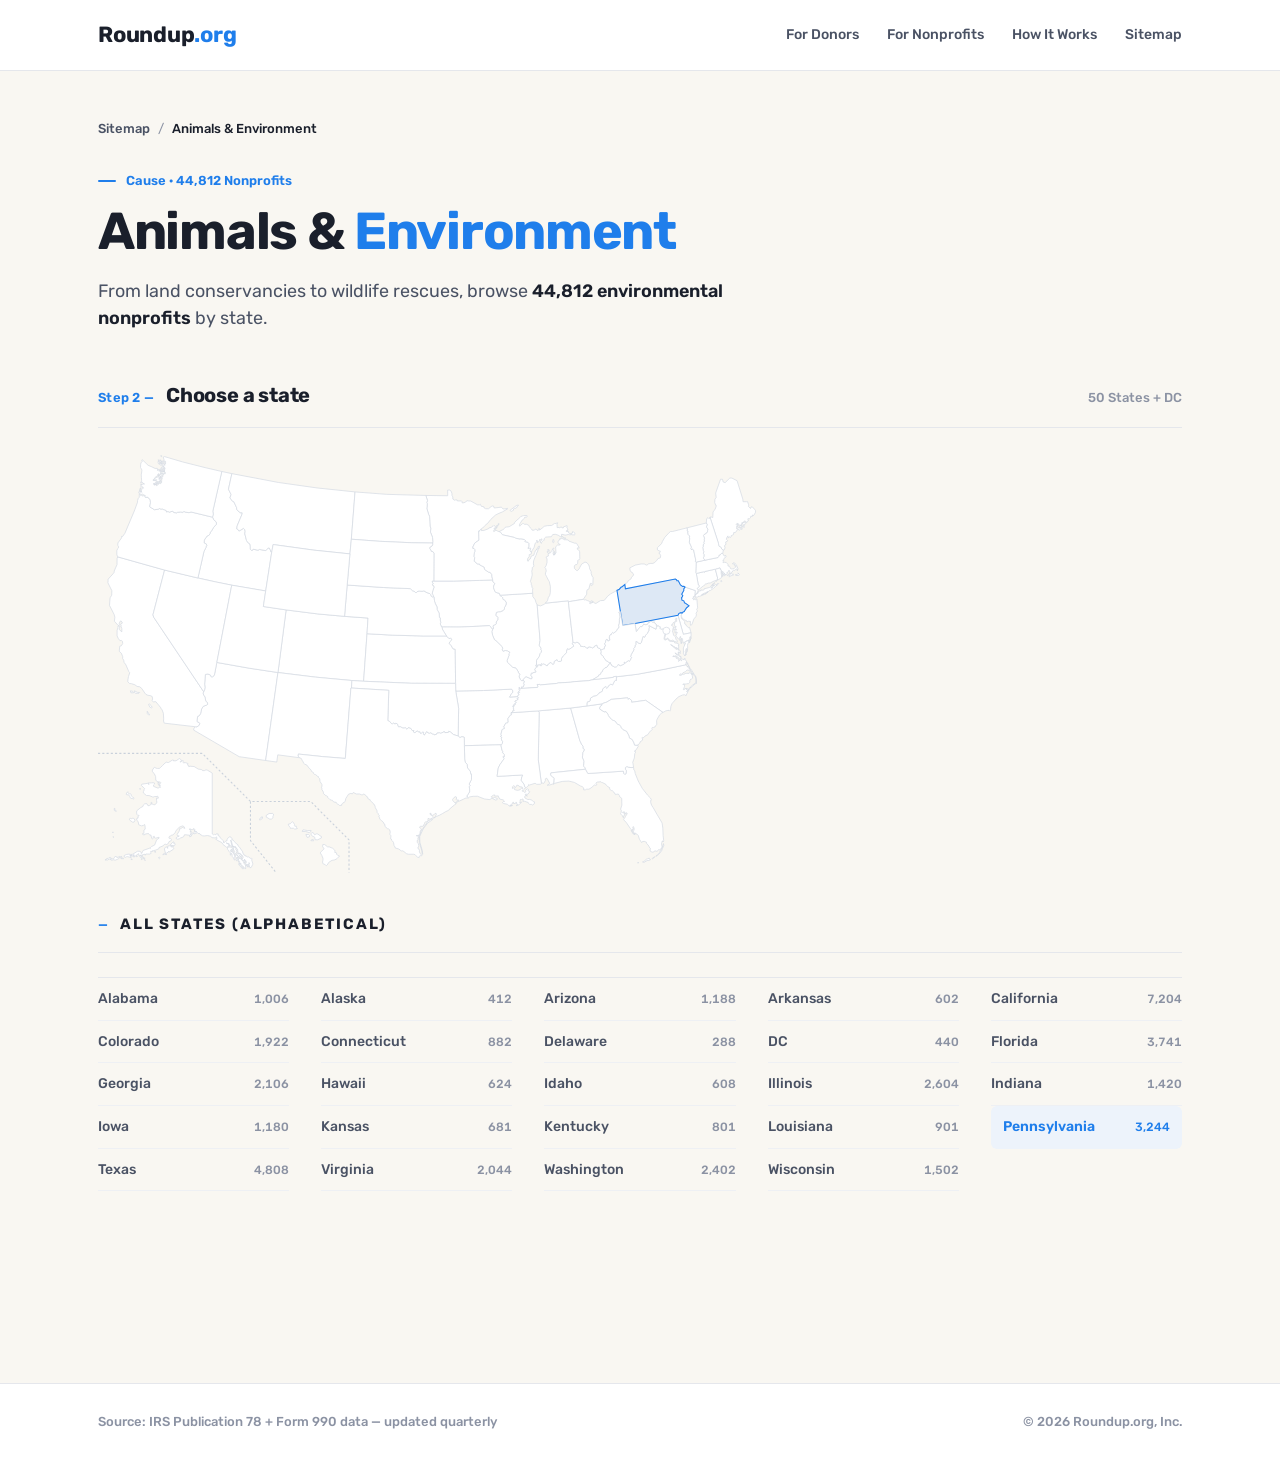
==== commit 57c4bcc2: "Promote lean architecture to main demo; remove full version - Move /lean/ contents to root - Remove " ====
--- a/causes/environment/index.html
+++ b/causes/environment/index.html
@@ -3,7 +3,7 @@
 <head>
   <meta charset="UTF-8">
   <meta name="viewport" content="width=device-width, initial-scale=1.0">
-  <title>Animals &amp; Environment Nonprofits — Sitemap — Roundup.org</title>
+  <title>Animals &amp; Environment Nonprofits — Sitemap (Lean) — Roundup.org</title>
   <link rel="stylesheet" href="../../styles.css">
 </head>
 <body>
@@ -32,7 +32,7 @@
       <header class="page-head">
         <div class="kicker">Cause · 44,812 Nonprofits</div>
         <h1>Animals &amp; <em>Environment</em></h1>
-        <p class="dek">From land conservancies to wildlife rescues, browse <strong>44,812 environmental nonprofits</strong> by state. Click a state on the map below, or use the list.</p>
+        <p class="dek">From land conservancies to wildlife rescues, browse <strong>44,812 environmental nonprofits</strong> by state.</p>
       </header>
 
       <section>
@@ -44,39 +44,15 @@
           <span class="section-note">50 States + DC</span>
         </div>
 
-        <svg xmlns="http://www.w3.org/2000/svg" viewBox="0 0 959 593" class="us-map" aria-label="Clickable map of United States — environmental nonprofits">
+<svg xmlns="http://www.w3.org/2000/svg" viewBox="0 0 959 593" class="us-map" aria-label="Clickable map of United States">
   <defs>
     <style>
       .us-map .map-a { cursor: pointer; }
-      .us-map .map-a path,
-      .us-map .map-a circle {
-        fill: #FFFFFF;
-        stroke: #D5DBE3;
-        stroke-width: 1;
-        transition: fill 0.12s ease, stroke 0.12s ease;
-      }
-      .us-map .map-a:hover path,
-      .us-map .map-a:hover circle {
-        fill: #1F7EEB;
-        stroke: #1F7EEB;
-      }
-      .us-map .map-active path,
-      .us-map .map-active circle {
-        fill: #DDE8F5;
-        stroke: #1F7EEB;
-        stroke-width: 1.5;
-      }
-      .us-map .map-active:hover path,
-      .us-map .map-active:hover circle {
-        fill: #1F7EEB;
-        stroke: #1F7EEB;
-      }
-      .us-map .separator1 {
-        stroke: #C9D1DB;
-        stroke-width: 1.5;
-        stroke-dasharray: 3 3;
-        fill: none;
-      }
+      .us-map .map-a path, .us-map .map-a circle { fill: #FFFFFF; stroke: #D5DBE3; stroke-width: 1; transition: fill 0.12s ease, stroke 0.12s ease; }
+      .us-map .map-a:hover path, .us-map .map-a:hover circle { fill: #1F7EEB; stroke: #1F7EEB; }
+      .us-map .map-active path, .us-map .map-active circle { fill: #DDE8F5; stroke: #1F7EEB; stroke-width: 1.5; }
+      .us-map .map-active:hover path, .us-map .map-active:hover circle { fill: #1F7EEB; stroke: #1F7EEB; }
+      .us-map .separator1 { stroke: #C9D1DB; stroke-width: 1.5; stroke-dasharray: 3 3; fill: none; }
     </style>
   </defs>
   <g class="state">
@@ -191,6 +167,7 @@
   <a href="#" class="map-a map-dc"><circle class="state borders dccircle dc" cx="801.6" cy="252.1" r="5"/><title>District of Columbia</title></a>
   <path class="separator1" fill="none" d="m 215,493 v 55 l 36,45 m -251,-168 h 147 l 68,68 h 85 l 54,54 v 46"/>
 </svg>
+
       </section>
 
       <section style="margin-top: 40px;">
--- a/styles.css
+++ b/styles.css
@@ -877,6 +877,8 @@
   padding-left: 8px;
 }
 
+.nonprofit-item.is-hidden { display: none; }
+
 .nonprofit-item:hover .nonprofit-name {
   color: var(--accent);
 }
@@ -1051,6 +1053,71 @@
   font-size: 12px;
   color: var(--ink-faint);
   font-variant-numeric: tabular-nums;
+  font-weight: 500;
+}
+
+/* =========================================================
+   Filter chip bar (URL-param filter indicator)
+   ========================================================= */
+
+.filter-chip-bar {
+  display: flex;
+  align-items: center;
+  gap: 16px;
+  flex-wrap: wrap;
+  padding: 14px 18px;
+  background: var(--accent-pale);
+  border: 1px solid var(--accent-tint);
+  border-radius: var(--radius);
+  margin-bottom: 36px;
+}
+
+.filter-chip-bar[hidden] { display: none; }
+
+.filter-chip {
+  display: inline-flex;
+  align-items: center;
+  gap: 8px;
+  background: var(--accent);
+  color: #fff;
+  padding: 6px 6px 6px 14px;
+  border-radius: 999px;
+  font-size: 13px;
+  font-weight: 500;
+}
+
+.filter-chip-label {
+  opacity: 0.8;
+  font-weight: 400;
+  font-size: 12px;
+}
+
+.filter-chip-value {
+  font-weight: 600;
+}
+
+.filter-chip-clear {
+  color: #fff;
+  background: rgba(255, 255, 255, 0.2);
+  width: 20px;
+  height: 20px;
+  border-radius: 50%;
+  display: inline-flex;
+  align-items: center;
+  justify-content: center;
+  font-size: 14px;
+  line-height: 1;
+  transition: background 0.15s;
+  text-decoration: none !important;
+}
+
+.filter-chip-clear:hover {
+  background: rgba(255, 255, 255, 0.35);
+}
+
+.filter-chip-summary {
+  font-size: 13px;
+  color: var(--ink-soft);
   font-weight: 500;
 }
 
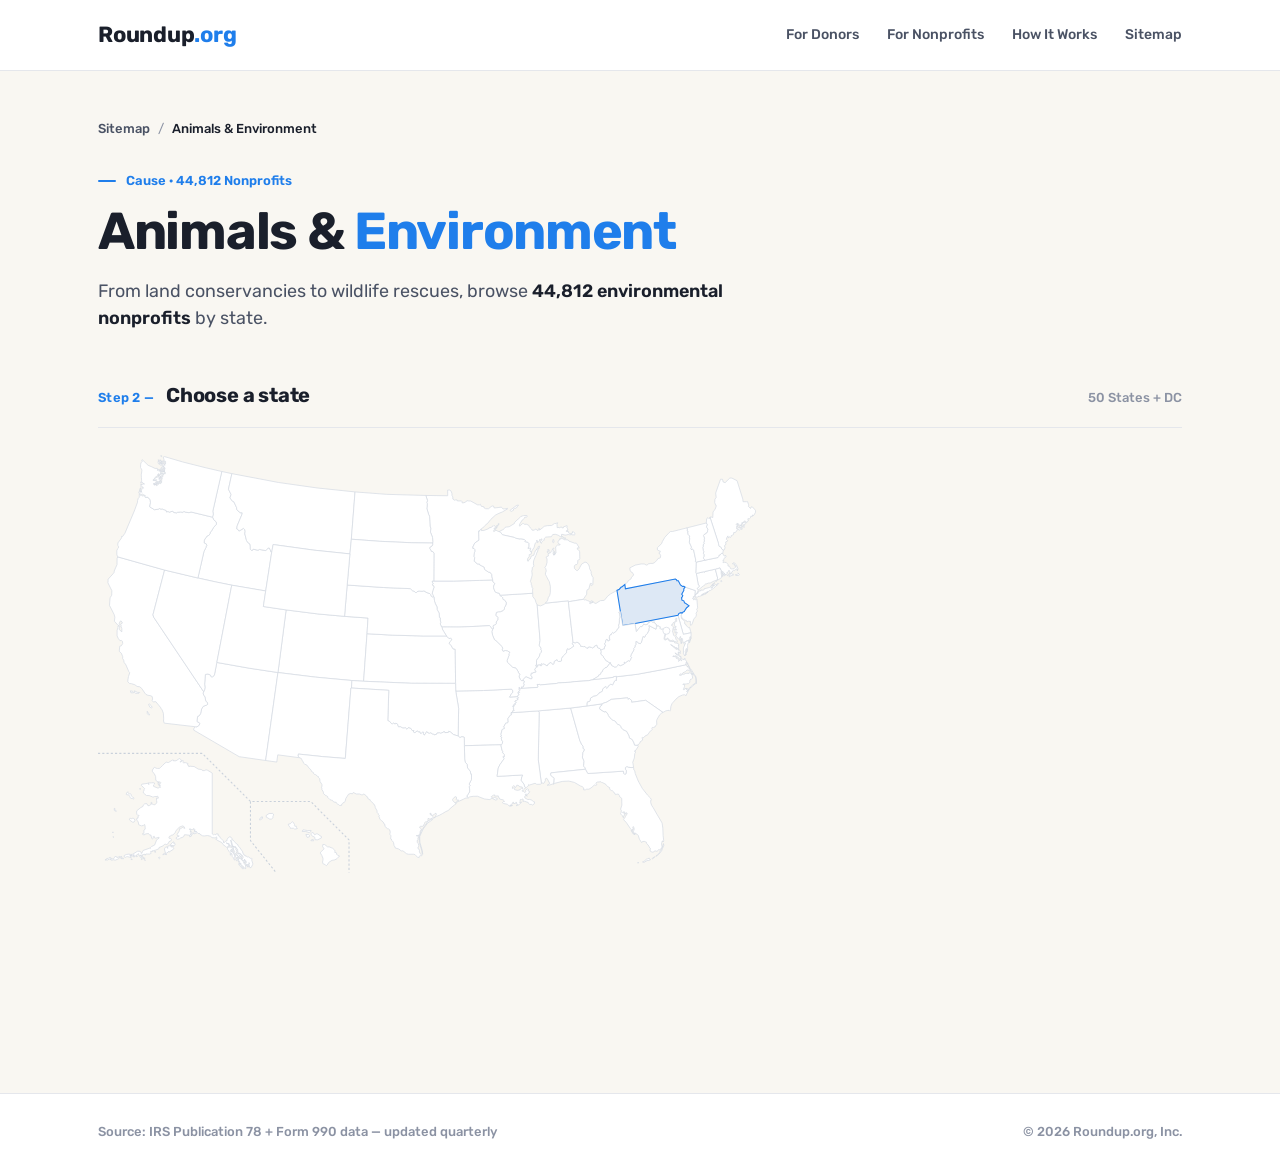
==== commit ae003d6d: "Ultra-lean: collapse cause×state to URL params on cause hub Cause hub is now multi-mode: - Hub mode " ====
--- a/causes/environment/index.html
+++ b/causes/environment/index.html
@@ -3,7 +3,8 @@
 <head>
   <meta charset="UTF-8">
   <meta name="viewport" content="width=device-width, initial-scale=1.0">
-  <title>Animals &amp; Environment Nonprofits — Sitemap (Lean) — Roundup.org</title>
+  <title>Animals &amp; Environment Nonprofits — Sitemap — Roundup.org</title>
+  <link rel="canonical" href="index.html">
   <link rel="stylesheet" href="../../styles.css">
 </head>
 <body>
@@ -23,19 +24,32 @@
   <div class="container">
     <main>
 
-      <nav class="breadcrumbs">
+      <nav class="breadcrumbs" id="breadcrumbs">
         <a href="../../index.html">Sitemap</a>
         <span class="sep">/</span>
-        <span class="current">Animals &amp; Environment</span>
+        <a href="index.html" id="bc-cause" class="current">Animals &amp; Environment</a>
+        <span class="sep" id="bc-sep-state" hidden>/</span>
+        <a href="#" id="bc-state" hidden>Pennsylvania</a>
+        <span class="sep" id="bc-sep-city" hidden>/</span>
+        <span id="bc-city" hidden>Philadelphia</span>
       </nav>
 
       <header class="page-head">
-        <div class="kicker">Cause · 44,812 Nonprofits</div>
-        <h1>Animals &amp; <em>Environment</em></h1>
-        <p class="dek">From land conservancies to wildlife rescues, browse <strong>44,812 environmental nonprofits</strong> by state.</p>
+        <div class="kicker" id="page-kicker">Cause · 44,812 Nonprofits</div>
+        <h1 id="page-h1">Animals &amp; <em>Environment</em></h1>
+        <p class="dek" id="page-dek">From land conservancies to wildlife rescues, browse <strong>44,812 environmental nonprofits</strong> by state.</p>
       </header>
 
-      <section>
+      <div class="filter-chip-bar" id="chip-bar" hidden>
+        <div class="filter-chip">
+          <span class="filter-chip-label">Filtering by:</span>
+          <span class="filter-chip-value" id="chip-value">Philadelphia</span>
+          <a href="#" class="filter-chip-clear" id="chip-clear" aria-label="Clear city filter">&times;</a>
+        </div>
+        <span class="filter-chip-summary" id="chip-summary">Showing 184 of 3,244 nonprofits</span>
+      </div>
+
+      <section id="hub-mode">
         <div class="section-head">
           <div class="section-label">
             <span class="section-num">Step 2 —</span>
@@ -58,152 +72,193 @@
   <g class="state">
 
 
-<a href="#" class="map-a map-al"><path class="al" d="m 643,467.4 .4,-7.3 -.9,-1.2 -1.7,-.7 -2.5,-2.8 .5,-2.9 48.8,-5.1 -.7,-2.2 -1.5,-1.5 -.5,-1.4 .6,-6.3 -2.4,-5.7 .5,-2.6 .3,-3.7 2.2,-3.8 -.2,-1.1 -1.7,-1 v -3.2 l -1.8,-1.9 -2.9,-6.1 -12.9,-45.8 -45.7,4 1.3,2 -1.3,67 4.4,33.2 .9,-.5 1.3,.1 .6,.4 .8,-.1 2,-3.8 v -2.3 l 1.1,-1.1 1.4,.5 3.4,6.4 v .9 l -3.3,2.2 3.5,-.4 4.9,-1.6 z"/><title>Alabama</title></a>
+<a href="?state=al" class="map-a map-al"><path class="al" d="m 643,467.4 .4,-7.3 -.9,-1.2 -1.7,-.7 -2.5,-2.8 .5,-2.9 48.8,-5.1 -.7,-2.2 -1.5,-1.5 -.5,-1.4 .6,-6.3 -2.4,-5.7 .5,-2.6 .3,-3.7 2.2,-3.8 -.2,-1.1 -1.7,-1 v -3.2 l -1.8,-1.9 -2.9,-6.1 -12.9,-45.8 -45.7,4 1.3,2 -1.3,67 4.4,33.2 .9,-.5 1.3,.1 .6,.4 .8,-.1 2,-3.8 v -2.3 l 1.1,-1.1 1.4,.5 3.4,6.4 v .9 l -3.3,2.2 3.5,-.4 4.9,-1.6 z"/><title>Alabama</title></a>
 
 <!-- The scale of Alaska is 42% that of the contiguous United States, so its area is reduced to about 17.6%. The Islands of Four Mountains, Andreanof Islands, Rat Islands and Near Islands are not shown. -->
-<a href="#" class="map-a map-ak"><path class="ak" d="m 15.8,572 h 2.4 l .7,.7 -1,1.2 -1.9,.2 -2.5,1.3 -3.7,-.1 2.2,-.9 .3,-1.1 2.5,-.3 z m 8.3,-1.7 1.3,.5 h .9 l .5,1.2 .3,-.6 .9,.2 1.1,1.5 0,.5 -4.2,1.9 -2.4,-.1 -1,-.5 -1.1,.7 -2,0 -1.1,-1.4 4.7,-.5 z m 5.4,-.1 1,.1 .7,.7 v 1 l -1.3,.1 -.9,-1.1 z m 2.5,.3 1.3,-.1 -.1,1 -1.1,.6 z m .3,2.2 3.4,-.1 .2,1.1 -1.3,.1 -.3,-.5 -.8,.6 -.4,-.6 -.9,-.2 z m 166.3,7.6 2.1,.1 -1,1.9 -1.1,-.1 -.4,-.8 .5,-1.3 m -1.1,-2.9 .6,-1.3 -.2,-2.3 2.4,-.5 4.5,4.4 1.3,3.4 1.9,1.6 .3,5.1 -1.4,0 -1.3,-2.3 -3.1,-2.4 h -.6 l 1.1,2.8 1.7,.2 .2,2.1 -.9,.1 -4.1,-4.4 -.1,-.9 1.9,-1 0,-1 -.5,-.8 -1.6,-.6 -1.7,-1.3 1.4,.1 .5,-.4 -.6,-.9 -.6,.5 z m -3.6,-9.1 1.3,.1 2.4,2.5 -.2,.8 -.8,-.1 -.1,1.8 .5,.5 0,1.5 -.8,.3 -.4,1.2 -.8,-.4 -.4,-2.2 1.1,-1.4 -2.1,-2.2 .1,-1.2 z m 1.5,-1.5 1.9,.2 2.5,.1 3.4,3.2 -.2,.5 -1.1,.6 -1.1,-.2 -.1,-.7 -1.2,-1.6 -.3,.7 1,1.3 -.2,1.2 -.8,-.1 -1.3,.2 -.1,-1.7 -2.6,-2.8 z m -12.7,-8.9 .9,-.4 h 1.6 l .7,-.5 4.1,2.2 .1,1.5 -.5,.5 h -.8 l -1.4,-.7 1.1,1.3 1.8,0 .5,2 -.9,0 -2.2,-1.5 -1.1,-.2 .6,1.3 .1,.9 .8,-.6 1.7,1.2 1.3,-.1 -.2,.8 1.9,4.3 0,3.4 .4,2.1 -.8,.3 -1.2,-2 -.5,-1.5 -1.6,-1.6 -.2,-2.7 -.6,-1.7 h -.7 l .3,1.1 0,.5 -1.4,1 .1,-3.3 -1.6,-1.6 -1.3,-2.3 -1.2,-1.2 z m 7.2,-2.3 1.1,1.8 2.4,-.1 1,2.1 -.6,.6 2,3.2 v 1.3 l -1.2,.8 v .7 l -2,1.9 -.5,-1.4 -.1,-1.3 .6,-.7 v -1.1 l -1.5,-1.9 -.5,-3.7 -.9,-1.5 z m -56.7,-18.3 -4,4.1 v 1.6 l 2.1,-.8 .8,-1.9 2.2,-2.4 z m -31.6,16.6 0,.6 1.8,1.2 .2,-1.4 .6,.9 3.5,.1 .7,-.6 .2,-1.8 -.5,-.7 -1.4,0 0,-.8 .4,-.6 v -.4 l -1.5,-.3 -3.3,3.6 z m -8.1,6.2 1.5,5.8 h 2.1 l 2.4,-2.5 .3,1.2 6.3,-4 .7,-1 -1,-1.1 v -.7 l .5,-1.3 -.9,-.1 -2,1 0,-1.2 -2.7,-.6 -2.4,.3 -.2,3.4 -.8,-2 -1.5,-.1 -1,.6 z m -2.2,8.2 .1,-.7 2.1,-1.3 .6,.3 1.3,.2 1.3,1.2 -2.2,-.2 -.4,-.6 -1,.6 z m -5.2,3.3 -1.1,.8 1.5,1.4 .8,-.7 -.1,-1.3 z m -6.3,-7.9 1.4,.1 .4,.6 -1.8,.1 z m -13.9,11.9 v .5 l .7,.1 -.1,-.6 z m -.4,-3.2 -1,1 v .5 l .7,1.1 1,-1 -.7,-.1 z m -2,-.8 -.3,1 -1.3,.1 -.4,.2 0,1.3 -.5,.9 .6,0 .7,-.9 .8,-.1 .9,-1 .2,-1.3 z m -4.4,-2 -.2,1.8 1.4,.8 1.2,-.6 0,-1 1.7,-.3 -.1,-.6 -.9,-.2 -.7,.6 -.9,-.5 z m -4.9,-.1 1,.7 -.3,1.2 -1.4,-1.1 z m -4.2,1.3 1.4,.1 -.7,.8 z m -3.5,3 1.8,1.1 -1.7,.1 z m -25.4,-31.2 1.2,.6 -.8,.6 z m -.7,-6.3 .4,1.2 .8,-1.2 z m 24.3,-19.3 1.5,-.1 .9,.4 1.1,-.5 1.3,-.1 1.6,.8 .8,1.9 -.1,.9 -1.2,2 -2.4,-.2 -2.1,-1.8 -1,-.4 -1.1,-2 z m -21.1,-14.4 .1,1.9 2,2 v .5 l -.8,-.2 -1.7,-.8 -.3,-1.1 -.3,-1.6 z m 18.3,-23.3 v 1.2 l 1.9,1.8 h 2.3 l .6,1.1 v 1.6 l 2.1,1.9 1.8,1.2 -.1,.7 -.7,1.1 -1.4,-1.2 -2.1,.1 -.8,-.8 -.9,-2.1 -1.5,-2.2 -2.6,-.1 -1,-.7 1,-2.1 z m 16.8,-4.5 1,0 .1,1.1 h -1 z m 16.2,19.7 .9,.1 0,1.2 -1.7,-.5 z m 127.8,77.7 -1.2,.4 -.1,1.1 h 1.2 z m -157.6,-4.5 -1.3,-.4 -4.1,.6 -2.8,1.4 -.1,1.9 1.9,.7 1.5,-.9 1.7,-.1 4.7,1.4 .1,-1.3 -1.6,-1.1 z m 2.1,2.3 -.4,-1.4 1.2,.2 .1,1.4 1.8,0 .4,-2.5 .3,2.4 2.5,-.1 3.2,-3.3 .8,.1 -.7,1.3 1.4,.9 4.2,-.2 2.6,-1.2 1.4,-.1 .3,1.5 .6,-.5 .4,-1.4 5.9,.2 1.9,-1.6 -1.3,-1.1 .6,-1.2 2.6,.2 -.2,-1.2 2.5,.2 .7,-1.1 1.1,.2 4.6,-1.9 .2,-1.7 5.6,-2.4 2,-1.9 1.2,-.6 1.3,.8 2.3,-.9 1.1,-1.9 .5,-1.3 1.7,-.9 1.5,-.7 .4,-1.4 -1.1,-1.7 -2.2,-.2 -.2,-1.3 .8,-1.6 1.4,-.2 1.3,-1.5 1.9,-.1 3.4,-3.2 .4,-1.4 1.5,-2.3 3.8,-4.1 2.5,-.9 1.9,-.9 2.1,.8 1.4,2.6 -1.5,0 -1.4,-1.5 -3,2 -1.7,.1 -.2,3.1 -3.1,4.9 .6,2 2.3,0 -.6,1 -1.4,.1 -2.4,1.8 0,.9 1.9,1 3.4,-.6 1.4,-1.7 1.4,.1 3,-1.7 .5,-2.3 1.6,-.1 6.3,.8 1,-1.1 1,-4.5 -1.6,1.1 .6,-2.2 -1.6,-1.4 .8,-1.5 .1,1.5 3.4,0 .7,-1 1.6,-.1 -.3,1.7 1.9,.1 -1.9,1.3 4.1,1.1 -3.5,.4 -1.3,1.2 .9,1.4 4.6,-1.7 2.3,1.7 .7,-.9 .6,1.4 4,2.3 h 2.9 l 3.9,-.5 4.3,1.1 2,1.9 4.5,.4 1.8,-1.5 .8,2.4 -1.8,.7 1.2,1.2 7.4,3.8 1.4,2.5 5.4,4.1 3.3,-2 -.6,-2.2 -3.5,-2 3.1,1.2 .5,-.7 .9,1.3 0,2.7 2.1,-.6 2.1,1.8 -2.5,-9.8 1.2,1.3 1.4,6 2.2,2.5 2.4,-.4 1.8,3.5 h .9 l .6,5.6 3.4,.5 1.6,2.2 1.8,1.1 .4,2.8 -1.8,2.6 2.9,1.6 1.2,-2.4 -.2,3.1 -.8,.9 1.4,1.7 .7,-2.4 -.2,-1.2 .8,.2 .6,2.3 -1,1.4 .6,2.6 .5,.4 .3,-1.6 .7,.6 -.3,2 1.2,.2 -.4,.9 1.7,-.1 0,-1 h -1 l .1,-1.7 -.8,-.6 1.7,-.3 .5,-.8 0,-1.6 .5,1.3 -.6,1.8 1.2,3.9 1.8,.1 2.2,-4.2 .1,-1.9 -1.3,-4 -.1,-1.2 .5,-1.2 -.7,-.7 -1.7,.1 -2.5,-2 -1.7,0 -2,-1.4 -1.5,0 -.5,-1.6 -1.4,-.3 -.2,-1.5 -1,-.5 .1,-1.7 -5.1,-7.4 -1.8,-1.5 v -1.2 l -4.3,-3.5 -.7,-1.1 -1.6,-2 -1.9,-.6 0,-2.2 -1.2,-1.3 -1.7,-.7 -2.1,1.3 -1.6,2.1 -.4,2.4 -1.5,.1 -2.5,2.7 -.8,-.3 v -2.5 l -2.4,-2.2 -2.3,-2 -.5,-2 -2.5,-1.3 .2,-2.2 -2.8,-.1 -.7,1.1 -1.2,0 -.7,-.7 -1.2,.8 -1.8,-1.2 0,-85.8 -6.9,-4.1 -1.8,-.5 -2.2,1.1 -2.2,.1 -2.3,-1.6 -4.3,-.6 -5.8,-3.6 -5.7,-.4 -2,.5 -.2,-1.8 -1.8,-.7 1.1,-1 -.2,-.9 -3.2,-1.1 h -2.4 l -.4,.4 -.9,-.6 .1,-2.6 -.8,-.9 -2.5,2.9 -.8,-.1 v -.8 l 1.7,-.8 v -.8 l -1.9,-2.4 -1.1,-.1 -4.5,3.1 h -3.9 l .4,-.9 -1.8,-.1 -5.2,3.4 -1.8,0 -.6,-.8 -2.7,1.5 -3.6,3.7 -2.8,2.7 -1.5,1.2  -2.6,.1 -2.2,-.4 -2.3,-1.3 v 0 l -2.8,3.9 -.1,2.4 2.6,2.4 2.1,4.5 .2,5.3 2.9,2 3.4,.4 .7,.8 -1.5,2.3 .7,2.7 -1.7,-2.6 v -2.4 l -1.5,-.3 .1,1.2 .7,2.1 2.9,3.7 h -1.4 l -2.2,1.1 -6.2,-2.5 -.1,-2 1.4,-1.3 0,-1.4 -2.1,-.5 -2.3,.2 -4.8,.2 1.5,2.3 -1.9,-1.8 -8.4,1.2 -.8,1.5 4.9,4.7 -.8,1.4 -.3,2 -.7,.8 -.1,1.9 4.4,3.6 4.1,.2 4.6,1.9 h 2 l .8,-.6 3.8,.1 .1,-.8 1.2,1.1 .1,2 -2.5,-.1 .1,3.3 .5,3.2 -2.9,2.7 -1.9,-.1 -2,-.8 -1,.1 -3.1,2.1 -1.7,.2 -1.4,-2.8 -3.1,0 -2.2,2 -.5,1.8 -3.3,1.8 -5.3,4.3 -.3,3.1 .7,2.2 1,1.2 1,-.4 .9,1 -.8,.6 -1.5,.9 1.1,1.5 -2.6,1.1 .8,2.2 1.7,2.3 .8,4.1 4,1.5 2.6,-.8 1.7,-1.1 .5,2.1 .3,4.4 -1.9,1.4 0,4.4 -.6,.9 h -1.7 l 1.7,1.2 2.1,-.1 .4,-1 4.6,-.6 2,2.6 1.3,-.7 1.3,5.1 1,.5 1,-.7 .1,-2.4 .9,-1 .7,1.1 .2,1.6 1.6,.4 4.7,-1.2 .2,1.2 -2,1.1 -1.6,1.7 -2.8,7 -4.3,2 -1.4,1.5 -.3,1.4 -1,-.6 -9.3,3.3 -1.8,4.1 -1.3,-.4 .5,-1.1 -1.5,-1.4 -3.5,-.2 -5.3,3.2 -2.2,1.3 -2.3,0 -.5,2.4 z"/><title>Alaska</title></a>
-
-<a href="#" class="map-a map-az"><path class="az" d="m 139.6,387.6 3,-2.2 .8,-2.4 -1,-1.6 -1.8,-.2 -1.1,-1.6 1.1,-6.9 1.6,-.3 2.4,-3.2 1.6,-7 2.4,-3.6 4.8,-1.7 1.3,-1.3 -.4,-1.9 -2.3,-2.5 -1.2,-5.8 -1.4,-1.8 -1.3,-3.4 .9,-2.1 1.4,-3 .5,-2.9 -.5,-4.9 1,-13.6 3.5,-.6 3.7,1.4 1.2,2.7 h 2 l 2.4,-2.9 3.4,-17.5 46.2,8.2 40,6 -17.4,124.1 -37.3,-5.4 -64.2,-37.5 .5,-2.9 2,-1.8 z"/><title>Arizona</title></a>
-
-<a href="#" class="map-a map-ar"><path class="ar" d="m 584.2,367 .9,-2.2 1.2,.5 .7,-1 -.8,-.7 .3,-1.5 -1.1,-.9 .6,-1 -.1,-1.5 -1.1,-.1 .8,-.8 1.3,.8 .3,-1.4 -.4,-1.1 .1,-.7 2,.6 -.4,-1.5 1.6,-1.3 -.5,-.9 -1.1,.1 -.6,-.9 .9,-.9 1.6,-.2 .5,-.8 1.4,-.2 -.1,-.8 -.9,-.9 v -.5 h 1.5 l .4,-.7 -1.4,-1 -.1,-.6 -11.2,.8 2.8,-5.1 1.7,-1.5 v -2.2 l -1.6,-2.5 -39.8,2 -39.1,.7 4.1,24.4 -.7,39 2.6,2.3 2.8,-1.3 3.2,.8 .2,11.9 52.3,-1.3 1.2,-1.5 .5,-3 -1.5,-2.3 -.5,-2.2 .9,-.7 v -.8 l -1.7,-1.1 -.1,-.7 1.6,-.9 -1.2,-1.1 1.7,-7.1 3.4,-1.6 v -.8 l -1.1,-1.4 2.9,-5.4 h 1.9 l 1.5,-1.2 -.3,-5.2 3.1,-4.5 1.8,-.6 -.5,-3.1 z"/><title>Arkansas</title></a>
-
-<a href="#" class="map-a map-ca"><path class="ca" d="m 69.4,365.6 3.4,5.2 -1.4,.1 -1.8,-1.9 z m 1.9,-9.8 1.8,4.1 2.6,1 .7,-.6 -1.3,-2.5 -2.6,-2.4 z m -19.9,-19 v 2.4 l 2,1.2 4.4,-.2 1,-1 -3.1,-.2 z m -5.9,.1 3.3,.5 1.4,2.2 h -3.8 z m 47.9,45.5 -1,-3 .2,-3 -.4,-7.9 -1.8,-4.8 -1.2,-1.4 -.6,-1.5 -7,-8.6 -3.6,.1 -2,-1.9 1.1,-1.8 -.7,-3.7 -2.2,-1.2 -3.9,-.6 -2.8,-1.3 -1.5,-1.9 -4.5,-6.6 -2.7,-2.2 -3.7,-.5 -3.1,-2.3 -4.7,-1.5 -2.8,-.3 -2.5,-2.5 .2,-2.8 .8,-4.8 1.8,-5.1 -1.4,-1.6 -4,-9.4 -2.7,-3.7 -.4,-3 -1.6,-2.3 .2,-2.5 -2,-5 -2.9,-2.7 .6,-7.1 2.4,-.8 1.8,-3.1 -.4,-3.2 -1,-.9 h -2.5 l -2.5,-3.3 -1.5,-3.5 v -7.5 l 1.2,-4.2 .2,-2.1 2.5,.2 -.1,1.6 -.8,.7 v 2.5 l 3.7,3.2 v -4.7 l -1.4,-3.4 .5,-1.1 -1,-1.7 2.8,-1.5 -1.9,-3 -1.4,.5 -1.5,3.8 .5,1.3 -.8,1 -.9,-.1 -5.4,-6.1 .7,-5.6 -1.1,-3.9 -6.5,-12.8 .8,-10.7 2.3,-3.6 .2,-6.4 -5.5,-11.1 .3,-5.2 6.9,-7.5 1.7,-2.4 -.1,-1.4 4,-9.2 .1,-8.4 .9,-2.5 66.1,18.6 -16.4,63.1 1.1,3.5 70.4,105 -.9,2.1 1.3,3.4 1.4,1.8 1.2,5.8 2.3,2.5 .4,1.9 -1.3,1.3 -4.8,1.7 -2.4,3.6 -1.6,7 -2.4,3.2 -1.6,.3 -1.1,6.9 1.1,1.6 1.8,.2 1,1.6 -.8,2.4 -3,2.2 -2.2,-.1 z"/><title>California</title></a>
-
-<a href="#" class="map-a map-co"><path class="co" d="m 374.6,323.3 -16.5,-1 -51.7,-4.8 -52.6,-6.5 11.5,-88.3 44.9,5.7 37.5,3.4 33.1,2.4 -1.4,22.1 z"/><title>Colorado</title></a>
-
-<a href="#" class="map-a map-ct"><path class="ct" d="m 873.5,178.9 .4,-1.1 -3.2,-12.3 -.1,-.3 -14.9,3.4 v .7 l -.9,.3 -.5,-.7 -10.5,2.4 2.8,16.3 1.8,1.5 -3.5,3.4 1.7,2.2 5.4,-4.5 1.7,-1.3 h .8 l 2.4,-3.1 1.4,.1 2.9,-1.1 h 2.1 l 5.3,-2.7 2.8,-.9 1,-1 1.5,.5 z"/><title>Connecticut</title></a>
-
-<a href="#" class="map-a map-de"><path class="de" d="m 822.2,226.6 -1.6,.3 -1.5,1.1 -1.2,2.1 7.6,27.1 10.9,-2.3 -2.2,-7.6 -1.1,.5 -3.3,-2.6 -.5,-1.7 -1.8,-1 -.2,-3.7 -2.1,-2.2 -1.1,-.8 -1.2,-1.1 -.4,-3.2 .3,-2.1 1,-2.2 z"/><title>Delaware</title></a>
-
-<a href="#" class="map-a map-fl"><path class="fl" d="m 751.7,445.1 -4,-.7 -1.7,-.9 -2.2,1.4 v 2.5 l 1.4,2.1 -.5,4.3 -2.1,.6 -1,-1.1 -.6,-3.2 -50.1,3.3 -3.3,-6 -48.8,5.1 -.5,2.9 2.5,2.8 1.7,.7 .9,1.2 -.4,7.3 -1.1,.6 .5,.4 1,-.3 .7,-.8 10.5,-2.7 9.2,-.5 8.1,1.9 8.5,5 2.4,.8 2.2,2 -.1,2.7 h 2.4 l 1.9,-1 2.5,.1 2,-.8 2.9,-2 3.1,-2.9 1.1,-.4 .6,.5 h 1.4 l .5,-.8 -.5,-1.2 -.6,-.6 .2,-.8 2,-1.1 5,-.4 .8,1 1,.1 2.3,1 3,1.8 1.2,1.7 1.1,1.2 2.8,1.4 v 2.4 l 2.8,1.9 1,.1 1.6,1.4 .7,1.6 1,.2 .8,2.1 .7,.6 1,-1.1 2.9,.1 .5,1.4 1.1,.9 v 1.3 l 2.9,2.2 .2,9.6 -1.8,5.8 1,1.2 -.2,3.4 -.8,1.4 .7,1.2 2.3,2.3 .3,1.5 .8,1 -.4,-1.9 1.3,-.6 .8,-3.6 -3,-1.2 .1,-.6 2.6,-.4 .9,2.6 1.1,.6 .1,-2 1.1,.3 .6,.8 -.1,.7 -2.9,4.2 -.2,1.1 -1.7,1.9 v 1.1 l 3.7,3.8 5.3,7.9 1.8,2.1 v 1.8 l 2.8,4.6 2.3,.6 .7,-1.2 -2.1,.3 -3,-4.5 .2,-1.4 1.5,-.8 v -1.5 l -.6,-1.3 .9,-.9 .4,.9 .7,.5 v 4 l -1.2,-.6 -.8,.9 1.4,1.6 1,2.6 1.2,-.6 2.3,1.2 2.1,2.2 1.6,5.1 3.1,4.8 .8,-1.3 2.8,-.5 3.2,1.3 .3,1.7 3.3,3.8 .1,1.1 2.2,2.7 -.7,.5 v 2.7 l 2.7,1.4 h 1.5 l 2.7,-1.8 1.5,.3 1.1,.4 2.3,-1.7 .2,-.7 1.2,.3 2.4,-1.7 1.3,-2.3 -.7,-3.2 -.2,-1.3 1.1,-4 .6,-.2 .6,1.6 .8,-1.8 -.8,-7.2 -.4,-10.5 -1,-6.8 -.7,-1.7 -6.6,-11.1 -5.2,-9.1 -2.2,-3.3 -1.3,-3.6 -.2,-3.4 .9,-.3 v -.9 l -1.1,-2.2 -4,-4 -7.6,-9.7 -5.7,-10.4 -4.3,-10.7 -.6,-3.7 -1.2,-1 -.5,-3.8 z m 9.2,134.5 1.7,-.1 -.7,-1 z m 7.3,-1.1 v -.7 l 1.6,-.2 3.7,-3.3 1.5,-.6 2.4,-.9 .3,1.3 1.7,.8 -2.6,1.2 h -2.4 l -3.9,2.5 z m 17.2,-7.6 -3,1.4 -1,1.3 1.1,.1 z m 3.8,-2.9 -1.1,.3 -1.4,2 1.1,-.2 1.5,-1.6 z m 8.3,-15.7 -1.7,5.6 -.8,1 -1,2.6 -1.2,1.6 -.7,1.7 -1.9,2.2 v .9 l 2.7,-2.8 2.4,-3.5 .6,-2 2.1,-4.9 z"/><title>Florida</title></a>
-
-<a href="#" class="map-a map-ga"><path class="ga" d="m 761.8,414.1 v 1.4 l -4.2,6.2 -1.2,.2 1.5,.5 v 2 l -.9,1.1 -.6,6 -2.3,6.2 .5,2 .7,5.1 -3.6,.3 -4,-.7 -1.7,-.9 -2.2,1.4 v 2.5 l 1.4,2.1 -.5,4.3 -2.1,.6 -1,-1.1 -.6,-3.2 -50.1,3.3 -3.3,-6 -.7,-2.2 -1.5,-1.5 -.5,-1.4 .6,-6.3 -2.4,-5.7 .5,-2.6 .3,-3.7 2.2,-3.8 -.2,-1.1 -1.7,-1 v -3.2 l -1.8,-1.9 -2.9,-6.1 -12.9,-45.8 22.9,-2.9 21.4,-3 -.1,1.9 -1.9,1 -1.4,3.2 .2,1.3 6.1,3.8 2.6,-.3 3.1,4 .4,1.7 4.2,5.1 2.6,1.7 1.4,.2 2.2,1.6 1.1,2.2 2,1.6 1.8,.5 2.7,2.7 .1,1.4 2.6,2.8 5,2.3 3.6,6.7 .3,2.7 3.9,2.1 2.5,4.8 .8,3.1 4.2,.4 z"/><title>Georgia</title></a>
+<a href="?state=ak" class="map-a map-ak"><path class="ak" d="m 15.8,572 h 2.4 l .7,.7 -1,1.2 -1.9,.2 -2.5,1.3 -3.7,-.1 2.2,-.9 .3,-1.1 2.5,-.3 z m 8.3,-1.7 1.3,.5 h .9 l .5,1.2 .3,-.6 .9,.2 1.1,1.5 0,.5 -4.2,1.9 -2.4,-.1 -1,-.5 -1.1,.7 -2,0 -1.1,-1.4 4.7,-.5 z m 5.4,-.1 1,.1 .7,.7 v 1 l -1.3,.1 -.9,-1.1 z m 2.5,.3 1.3,-.1 -.1,1 -1.1,.6 z m .3,2.2 3.4,-.1 .2,1.1 -1.3,.1 -.3,-.5 -.8,.6 -.4,-.6 -.9,-.2 z m 166.3,7.6 2.1,.1 -1,1.9 -1.1,-.1 -.4,-.8 .5,-1.3 m -1.1,-2.9 .6,-1.3 -.2,-2.3 2.4,-.5 4.5,4.4 1.3,3.4 1.9,1.6 .3,5.1 -1.4,0 -1.3,-2.3 -3.1,-2.4 h -.6 l 1.1,2.8 1.7,.2 .2,2.1 -.9,.1 -4.1,-4.4 -.1,-.9 1.9,-1 0,-1 -.5,-.8 -1.6,-.6 -1.7,-1.3 1.4,.1 .5,-.4 -.6,-.9 -.6,.5 z m -3.6,-9.1 1.3,.1 2.4,2.5 -.2,.8 -.8,-.1 -.1,1.8 .5,.5 0,1.5 -.8,.3 -.4,1.2 -.8,-.4 -.4,-2.2 1.1,-1.4 -2.1,-2.2 .1,-1.2 z m 1.5,-1.5 1.9,.2 2.5,.1 3.4,3.2 -.2,.5 -1.1,.6 -1.1,-.2 -.1,-.7 -1.2,-1.6 -.3,.7 1,1.3 -.2,1.2 -.8,-.1 -1.3,.2 -.1,-1.7 -2.6,-2.8 z m -12.7,-8.9 .9,-.4 h 1.6 l .7,-.5 4.1,2.2 .1,1.5 -.5,.5 h -.8 l -1.4,-.7 1.1,1.3 1.8,0 .5,2 -.9,0 -2.2,-1.5 -1.1,-.2 .6,1.3 .1,.9 .8,-.6 1.7,1.2 1.3,-.1 -.2,.8 1.9,4.3 0,3.4 .4,2.1 -.8,.3 -1.2,-2 -.5,-1.5 -1.6,-1.6 -.2,-2.7 -.6,-1.7 h -.7 l .3,1.1 0,.5 -1.4,1 .1,-3.3 -1.6,-1.6 -1.3,-2.3 -1.2,-1.2 z m 7.2,-2.3 1.1,1.8 2.4,-.1 1,2.1 -.6,.6 2,3.2 v 1.3 l -1.2,.8 v .7 l -2,1.9 -.5,-1.4 -.1,-1.3 .6,-.7 v -1.1 l -1.5,-1.9 -.5,-3.7 -.9,-1.5 z m -56.7,-18.3 -4,4.1 v 1.6 l 2.1,-.8 .8,-1.9 2.2,-2.4 z m -31.6,16.6 0,.6 1.8,1.2 .2,-1.4 .6,.9 3.5,.1 .7,-.6 .2,-1.8 -.5,-.7 -1.4,0 0,-.8 .4,-.6 v -.4 l -1.5,-.3 -3.3,3.6 z m -8.1,6.2 1.5,5.8 h 2.1 l 2.4,-2.5 .3,1.2 6.3,-4 .7,-1 -1,-1.1 v -.7 l .5,-1.3 -.9,-.1 -2,1 0,-1.2 -2.7,-.6 -2.4,.3 -.2,3.4 -.8,-2 -1.5,-.1 -1,.6 z m -2.2,8.2 .1,-.7 2.1,-1.3 .6,.3 1.3,.2 1.3,1.2 -2.2,-.2 -.4,-.6 -1,.6 z m -5.2,3.3 -1.1,.8 1.5,1.4 .8,-.7 -.1,-1.3 z m -6.3,-7.9 1.4,.1 .4,.6 -1.8,.1 z m -13.9,11.9 v .5 l .7,.1 -.1,-.6 z m -.4,-3.2 -1,1 v .5 l .7,1.1 1,-1 -.7,-.1 z m -2,-.8 -.3,1 -1.3,.1 -.4,.2 0,1.3 -.5,.9 .6,0 .7,-.9 .8,-.1 .9,-1 .2,-1.3 z m -4.4,-2 -.2,1.8 1.4,.8 1.2,-.6 0,-1 1.7,-.3 -.1,-.6 -.9,-.2 -.7,.6 -.9,-.5 z m -4.9,-.1 1,.7 -.3,1.2 -1.4,-1.1 z m -4.2,1.3 1.4,.1 -.7,.8 z m -3.5,3 1.8,1.1 -1.7,.1 z m -25.4,-31.2 1.2,.6 -.8,.6 z m -.7,-6.3 .4,1.2 .8,-1.2 z m 24.3,-19.3 1.5,-.1 .9,.4 1.1,-.5 1.3,-.1 1.6,.8 .8,1.9 -.1,.9 -1.2,2 -2.4,-.2 -2.1,-1.8 -1,-.4 -1.1,-2 z m -21.1,-14.4 .1,1.9 2,2 v .5 l -.8,-.2 -1.7,-.8 -.3,-1.1 -.3,-1.6 z m 18.3,-23.3 v 1.2 l 1.9,1.8 h 2.3 l .6,1.1 v 1.6 l 2.1,1.9 1.8,1.2 -.1,.7 -.7,1.1 -1.4,-1.2 -2.1,.1 -.8,-.8 -.9,-2.1 -1.5,-2.2 -2.6,-.1 -1,-.7 1,-2.1 z m 16.8,-4.5 1,0 .1,1.1 h -1 z m 16.2,19.7 .9,.1 0,1.2 -1.7,-.5 z m 127.8,77.7 -1.2,.4 -.1,1.1 h 1.2 z m -157.6,-4.5 -1.3,-.4 -4.1,.6 -2.8,1.4 -.1,1.9 1.9,.7 1.5,-.9 1.7,-.1 4.7,1.4 .1,-1.3 -1.6,-1.1 z m 2.1,2.3 -.4,-1.4 1.2,.2 .1,1.4 1.8,0 .4,-2.5 .3,2.4 2.5,-.1 3.2,-3.3 .8,.1 -.7,1.3 1.4,.9 4.2,-.2 2.6,-1.2 1.4,-.1 .3,1.5 .6,-.5 .4,-1.4 5.9,.2 1.9,-1.6 -1.3,-1.1 .6,-1.2 2.6,.2 -.2,-1.2 2.5,.2 .7,-1.1 1.1,.2 4.6,-1.9 .2,-1.7 5.6,-2.4 2,-1.9 1.2,-.6 1.3,.8 2.3,-.9 1.1,-1.9 .5,-1.3 1.7,-.9 1.5,-.7 .4,-1.4 -1.1,-1.7 -2.2,-.2 -.2,-1.3 .8,-1.6 1.4,-.2 1.3,-1.5 1.9,-.1 3.4,-3.2 .4,-1.4 1.5,-2.3 3.8,-4.1 2.5,-.9 1.9,-.9 2.1,.8 1.4,2.6 -1.5,0 -1.4,-1.5 -3,2 -1.7,.1 -.2,3.1 -3.1,4.9 .6,2 2.3,0 -.6,1 -1.4,.1 -2.4,1.8 0,.9 1.9,1 3.4,-.6 1.4,-1.7 1.4,.1 3,-1.7 .5,-2.3 1.6,-.1 6.3,.8 1,-1.1 1,-4.5 -1.6,1.1 .6,-2.2 -1.6,-1.4 .8,-1.5 .1,1.5 3.4,0 .7,-1 1.6,-.1 -.3,1.7 1.9,.1 -1.9,1.3 4.1,1.1 -3.5,.4 -1.3,1.2 .9,1.4 4.6,-1.7 2.3,1.7 .7,-.9 .6,1.4 4,2.3 h 2.9 l 3.9,-.5 4.3,1.1 2,1.9 4.5,.4 1.8,-1.5 .8,2.4 -1.8,.7 1.2,1.2 7.4,3.8 1.4,2.5 5.4,4.1 3.3,-2 -.6,-2.2 -3.5,-2 3.1,1.2 .5,-.7 .9,1.3 0,2.7 2.1,-.6 2.1,1.8 -2.5,-9.8 1.2,1.3 1.4,6 2.2,2.5 2.4,-.4 1.8,3.5 h .9 l .6,5.6 3.4,.5 1.6,2.2 1.8,1.1 .4,2.8 -1.8,2.6 2.9,1.6 1.2,-2.4 -.2,3.1 -.8,.9 1.4,1.7 .7,-2.4 -.2,-1.2 .8,.2 .6,2.3 -1,1.4 .6,2.6 .5,.4 .3,-1.6 .7,.6 -.3,2 1.2,.2 -.4,.9 1.7,-.1 0,-1 h -1 l .1,-1.7 -.8,-.6 1.7,-.3 .5,-.8 0,-1.6 .5,1.3 -.6,1.8 1.2,3.9 1.8,.1 2.2,-4.2 .1,-1.9 -1.3,-4 -.1,-1.2 .5,-1.2 -.7,-.7 -1.7,.1 -2.5,-2 -1.7,0 -2,-1.4 -1.5,0 -.5,-1.6 -1.4,-.3 -.2,-1.5 -1,-.5 .1,-1.7 -5.1,-7.4 -1.8,-1.5 v -1.2 l -4.3,-3.5 -.7,-1.1 -1.6,-2 -1.9,-.6 0,-2.2 -1.2,-1.3 -1.7,-.7 -2.1,1.3 -1.6,2.1 -.4,2.4 -1.5,.1 -2.5,2.7 -.8,-.3 v -2.5 l -2.4,-2.2 -2.3,-2 -.5,-2 -2.5,-1.3 .2,-2.2 -2.8,-.1 -.7,1.1 -1.2,0 -.7,-.7 -1.2,.8 -1.8,-1.2 0,-85.8 -6.9,-4.1 -1.8,-.5 -2.2,1.1 -2.2,.1 -2.3,-1.6 -4.3,-.6 -5.8,-3.6 -5.7,-.4 -2,.5 -.2,-1.8 -1.8,-.7 1.1,-1 -.2,-.9 -3.2,-1.1 h -2.4 l -.4,.4 -.9,-.6 .1,-2.6 -.8,-.9 -2.5,2.9 -.8,-.1 v -.8 l 1.7,-.8 v -.8 l -1.9,-2.4 -1.1,-.1 -4.5,3.1 h -3.9 l .4,-.9 -1.8,-.1 -5.2,3.4 -1.8,0 -.6,-.8 -2.7,1.5 -3.6,3.7 -2.8,2.7 -1.5,1.2  -2.6,.1 -2.2,-.4 -2.3,-1.3 v 0 l -2.8,3.9 -.1,2.4 2.6,2.4 2.1,4.5 .2,5.3 2.9,2 3.4,.4 .7,.8 -1.5,2.3 .7,2.7 -1.7,-2.6 v -2.4 l -1.5,-.3 .1,1.2 .7,2.1 2.9,3.7 h -1.4 l -2.2,1.1 -6.2,-2.5 -.1,-2 1.4,-1.3 0,-1.4 -2.1,-.5 -2.3,.2 -4.8,.2 1.5,2.3 -1.9,-1.8 -8.4,1.2 -.8,1.5 4.9,4.7 -.8,1.4 -.3,2 -.7,.8 -.1,1.9 4.4,3.6 4.1,.2 4.6,1.9 h 2 l .8,-.6 3.8,.1 .1,-.8 1.2,1.1 .1,2 -2.5,-.1 .1,3.3 .5,3.2 -2.9,2.7 -1.9,-.1 -2,-.8 -1,.1 -3.1,2.1 -1.7,.2 -1.4,-2.8 -3.1,0 -2.2,2 -.5,1.8 -3.3,1.8 -5.3,4.3 -.3,3.1 .7,2.2 1,1.2 1,-.4 .9,1 -.8,.6 -1.5,.9 1.1,1.5 -2.6,1.1 .8,2.2 1.7,2.3 .8,4.1 4,1.5 2.6,-.8 1.7,-1.1 .5,2.1 .3,4.4 -1.9,1.4 0,4.4 -.6,.9 h -1.7 l 1.7,1.2 2.1,-.1 .4,-1 4.6,-.6 2,2.6 1.3,-.7 1.3,5.1 1,.5 1,-.7 .1,-2.4 .9,-1 .7,1.1 .2,1.6 1.6,.4 4.7,-1.2 .2,1.2 -2,1.1 -1.6,1.7 -2.8,7 -4.3,2 -1.4,1.5 -.3,1.4 -1,-.6 -9.3,3.3 -1.8,4.1 -1.3,-.4 .5,-1.1 -1.5,-1.4 -3.5,-.2 -5.3,3.2 -2.2,1.3 -2.3,0 -.5,2.4 z"/><title>Alaska</title></a>
+
+<a href="?state=az" class="map-a map-az"><path class="az" d="m 139.6,387.6 3,-2.2 .8,-2.4 -1,-1.6 -1.8,-.2 -1.1,-1.6 1.1,-6.9 1.6,-.3 2.4,-3.2 1.6,-7 2.4,-3.6 4.8,-1.7 1.3,-1.3 -.4,-1.9 -2.3,-2.5 -1.2,-5.8 -1.4,-1.8 -1.3,-3.4 .9,-2.1 1.4,-3 .5,-2.9 -.5,-4.9 1,-13.6 3.5,-.6 3.7,1.4 1.2,2.7 h 2 l 2.4,-2.9 3.4,-17.5 46.2,8.2 40,6 -17.4,124.1 -37.3,-5.4 -64.2,-37.5 .5,-2.9 2,-1.8 z"/><title>Arizona</title></a>
+
+<a href="?state=ar" class="map-a map-ar"><path class="ar" d="m 584.2,367 .9,-2.2 1.2,.5 .7,-1 -.8,-.7 .3,-1.5 -1.1,-.9 .6,-1 -.1,-1.5 -1.1,-.1 .8,-.8 1.3,.8 .3,-1.4 -.4,-1.1 .1,-.7 2,.6 -.4,-1.5 1.6,-1.3 -.5,-.9 -1.1,.1 -.6,-.9 .9,-.9 1.6,-.2 .5,-.8 1.4,-.2 -.1,-.8 -.9,-.9 v -.5 h 1.5 l .4,-.7 -1.4,-1 -.1,-.6 -11.2,.8 2.8,-5.1 1.7,-1.5 v -2.2 l -1.6,-2.5 -39.8,2 -39.1,.7 4.1,24.4 -.7,39 2.6,2.3 2.8,-1.3 3.2,.8 .2,11.9 52.3,-1.3 1.2,-1.5 .5,-3 -1.5,-2.3 -.5,-2.2 .9,-.7 v -.8 l -1.7,-1.1 -.1,-.7 1.6,-.9 -1.2,-1.1 1.7,-7.1 3.4,-1.6 v -.8 l -1.1,-1.4 2.9,-5.4 h 1.9 l 1.5,-1.2 -.3,-5.2 3.1,-4.5 1.8,-.6 -.5,-3.1 z"/><title>Arkansas</title></a>
+
+<a href="?state=ca" class="map-a map-ca"><path class="ca" d="m 69.4,365.6 3.4,5.2 -1.4,.1 -1.8,-1.9 z m 1.9,-9.8 1.8,4.1 2.6,1 .7,-.6 -1.3,-2.5 -2.6,-2.4 z m -19.9,-19 v 2.4 l 2,1.2 4.4,-.2 1,-1 -3.1,-.2 z m -5.9,.1 3.3,.5 1.4,2.2 h -3.8 z m 47.9,45.5 -1,-3 .2,-3 -.4,-7.9 -1.8,-4.8 -1.2,-1.4 -.6,-1.5 -7,-8.6 -3.6,.1 -2,-1.9 1.1,-1.8 -.7,-3.7 -2.2,-1.2 -3.9,-.6 -2.8,-1.3 -1.5,-1.9 -4.5,-6.6 -2.7,-2.2 -3.7,-.5 -3.1,-2.3 -4.7,-1.5 -2.8,-.3 -2.5,-2.5 .2,-2.8 .8,-4.8 1.8,-5.1 -1.4,-1.6 -4,-9.4 -2.7,-3.7 -.4,-3 -1.6,-2.3 .2,-2.5 -2,-5 -2.9,-2.7 .6,-7.1 2.4,-.8 1.8,-3.1 -.4,-3.2 -1,-.9 h -2.5 l -2.5,-3.3 -1.5,-3.5 v -7.5 l 1.2,-4.2 .2,-2.1 2.5,.2 -.1,1.6 -.8,.7 v 2.5 l 3.7,3.2 v -4.7 l -1.4,-3.4 .5,-1.1 -1,-1.7 2.8,-1.5 -1.9,-3 -1.4,.5 -1.5,3.8 .5,1.3 -.8,1 -.9,-.1 -5.4,-6.1 .7,-5.6 -1.1,-3.9 -6.5,-12.8 .8,-10.7 2.3,-3.6 .2,-6.4 -5.5,-11.1 .3,-5.2 6.9,-7.5 1.7,-2.4 -.1,-1.4 4,-9.2 .1,-8.4 .9,-2.5 66.1,18.6 -16.4,63.1 1.1,3.5 70.4,105 -.9,2.1 1.3,3.4 1.4,1.8 1.2,5.8 2.3,2.5 .4,1.9 -1.3,1.3 -4.8,1.7 -2.4,3.6 -1.6,7 -2.4,3.2 -1.6,.3 -1.1,6.9 1.1,1.6 1.8,.2 1,1.6 -.8,2.4 -3,2.2 -2.2,-.1 z"/><title>California</title></a>
+
+<a href="?state=co" class="map-a map-co"><path class="co" d="m 374.6,323.3 -16.5,-1 -51.7,-4.8 -52.6,-6.5 11.5,-88.3 44.9,5.7 37.5,3.4 33.1,2.4 -1.4,22.1 z"/><title>Colorado</title></a>
+
+<a href="?state=ct" class="map-a map-ct"><path class="ct" d="m 873.5,178.9 .4,-1.1 -3.2,-12.3 -.1,-.3 -14.9,3.4 v .7 l -.9,.3 -.5,-.7 -10.5,2.4 2.8,16.3 1.8,1.5 -3.5,3.4 1.7,2.2 5.4,-4.5 1.7,-1.3 h .8 l 2.4,-3.1 1.4,.1 2.9,-1.1 h 2.1 l 5.3,-2.7 2.8,-.9 1,-1 1.5,.5 z"/><title>Connecticut</title></a>
+
+<a href="?state=de" class="map-a map-de"><path class="de" d="m 822.2,226.6 -1.6,.3 -1.5,1.1 -1.2,2.1 7.6,27.1 10.9,-2.3 -2.2,-7.6 -1.1,.5 -3.3,-2.6 -.5,-1.7 -1.8,-1 -.2,-3.7 -2.1,-2.2 -1.1,-.8 -1.2,-1.1 -.4,-3.2 .3,-2.1 1,-2.2 z"/><title>Delaware</title></a>
+
+<a href="?state=fl" class="map-a map-fl"><path class="fl" d="m 751.7,445.1 -4,-.7 -1.7,-.9 -2.2,1.4 v 2.5 l 1.4,2.1 -.5,4.3 -2.1,.6 -1,-1.1 -.6,-3.2 -50.1,3.3 -3.3,-6 -48.8,5.1 -.5,2.9 2.5,2.8 1.7,.7 .9,1.2 -.4,7.3 -1.1,.6 .5,.4 1,-.3 .7,-.8 10.5,-2.7 9.2,-.5 8.1,1.9 8.5,5 2.4,.8 2.2,2 -.1,2.7 h 2.4 l 1.9,-1 2.5,.1 2,-.8 2.9,-2 3.1,-2.9 1.1,-.4 .6,.5 h 1.4 l .5,-.8 -.5,-1.2 -.6,-.6 .2,-.8 2,-1.1 5,-.4 .8,1 1,.1 2.3,1 3,1.8 1.2,1.7 1.1,1.2 2.8,1.4 v 2.4 l 2.8,1.9 1,.1 1.6,1.4 .7,1.6 1,.2 .8,2.1 .7,.6 1,-1.1 2.9,.1 .5,1.4 1.1,.9 v 1.3 l 2.9,2.2 .2,9.6 -1.8,5.8 1,1.2 -.2,3.4 -.8,1.4 .7,1.2 2.3,2.3 .3,1.5 .8,1 -.4,-1.9 1.3,-.6 .8,-3.6 -3,-1.2 .1,-.6 2.6,-.4 .9,2.6 1.1,.6 .1,-2 1.1,.3 .6,.8 -.1,.7 -2.9,4.2 -.2,1.1 -1.7,1.9 v 1.1 l 3.7,3.8 5.3,7.9 1.8,2.1 v 1.8 l 2.8,4.6 2.3,.6 .7,-1.2 -2.1,.3 -3,-4.5 .2,-1.4 1.5,-.8 v -1.5 l -.6,-1.3 .9,-.9 .4,.9 .7,.5 v 4 l -1.2,-.6 -.8,.9 1.4,1.6 1,2.6 1.2,-.6 2.3,1.2 2.1,2.2 1.6,5.1 3.1,4.8 .8,-1.3 2.8,-.5 3.2,1.3 .3,1.7 3.3,3.8 .1,1.1 2.2,2.7 -.7,.5 v 2.7 l 2.7,1.4 h 1.5 l 2.7,-1.8 1.5,.3 1.1,.4 2.3,-1.7 .2,-.7 1.2,.3 2.4,-1.7 1.3,-2.3 -.7,-3.2 -.2,-1.3 1.1,-4 .6,-.2 .6,1.6 .8,-1.8 -.8,-7.2 -.4,-10.5 -1,-6.8 -.7,-1.7 -6.6,-11.1 -5.2,-9.1 -2.2,-3.3 -1.3,-3.6 -.2,-3.4 .9,-.3 v -.9 l -1.1,-2.2 -4,-4 -7.6,-9.7 -5.7,-10.4 -4.3,-10.7 -.6,-3.7 -1.2,-1 -.5,-3.8 z m 9.2,134.5 1.7,-.1 -.7,-1 z m 7.3,-1.1 v -.7 l 1.6,-.2 3.7,-3.3 1.5,-.6 2.4,-.9 .3,1.3 1.7,.8 -2.6,1.2 h -2.4 l -3.9,2.5 z m 17.2,-7.6 -3,1.4 -1,1.3 1.1,.1 z m 3.8,-2.9 -1.1,.3 -1.4,2 1.1,-.2 1.5,-1.6 z m 8.3,-15.7 -1.7,5.6 -.8,1 -1,2.6 -1.2,1.6 -.7,1.7 -1.9,2.2 v .9 l 2.7,-2.8 2.4,-3.5 .6,-2 2.1,-4.9 z"/><title>Florida</title></a>
+
+<a href="?state=ga" class="map-a map-ga"><path class="ga" d="m 761.8,414.1 v 1.4 l -4.2,6.2 -1.2,.2 1.5,.5 v 2 l -.9,1.1 -.6,6 -2.3,6.2 .5,2 .7,5.1 -3.6,.3 -4,-.7 -1.7,-.9 -2.2,1.4 v 2.5 l 1.4,2.1 -.5,4.3 -2.1,.6 -1,-1.1 -.6,-3.2 -50.1,3.3 -3.3,-6 -.7,-2.2 -1.5,-1.5 -.5,-1.4 .6,-6.3 -2.4,-5.7 .5,-2.6 .3,-3.7 2.2,-3.8 -.2,-1.1 -1.7,-1 v -3.2 l -1.8,-1.9 -2.9,-6.1 -12.9,-45.8 22.9,-2.9 21.4,-3 -.1,1.9 -1.9,1 -1.4,3.2 .2,1.3 6.1,3.8 2.6,-.3 3.1,4 .4,1.7 4.2,5.1 2.6,1.7 1.4,.2 2.2,1.6 1.1,2.2 2,1.6 1.8,.5 2.7,2.7 .1,1.4 2.6,2.8 5,2.3 3.6,6.7 .3,2.7 3.9,2.1 2.5,4.8 .8,3.1 4.2,.4 z"/><title>Georgia</title></a>
 
 <!-- Hawaii is shown in the same scale as the contiguous United States. The Northwestern Hawaiian Islands are not shown. -->
-<a href="#" class="map-a map-hi"><path class="hi" d="m 317,553.7 -.2,3.2 1.7,1.9 .1,1.2 -4.8,4.5 -.1,1.2 1.9,3.2 1.7,4.2 v 2.6 l -.5,1.2 .1,3.4 4.1,2.1 1.1,1.1 1.2,-1.1 2.1,-3.6 4.5,-2.9 3.3,-.5 2.5,-1 1.7,-1.2 3.2,-3.5 -2.8,-1.1 -1.4,-1.4 .1,-1.7 -.5,-.6 h -2 l .2,-2.5 -.7,-1.2 -2.6,-2.3 -4.5,-1.9 -2.8,-.2 -3.3,-2.7 -1.2,-.6 z m -15.3,-17 -1.1,1.5 -.1,1.7 2.7,2.4 1.9,.5 .6,1 .4,3 3.6,.2 5.3,-2.6 -.1,-2.5 -1.4,-.5 -3.5,-2.6 -1.8,-.3 -2.9,1.3 -1.5,-2.7 z m -1.5,11.5 .9,-1.4 2.5,-.3 .6,1.8 z m -7,-8.7 1.7,4 3.1,-.6 .3,-2 -1.4,-1.5 z m -4.1,-6.7 -1.1,2.4 h 5 l 4.8,1.6 2.5,-1.6 .2,-1.5 -4.8,.2 z m -16,-10.6 -1.9,2.1 -2.9,.6 .8,2.2 2.2,2.8 .1,1 2.1,-.3 2.3,.1 1.7,1.2 3.5,-.8 v -.7 l -1,-.8 -.5,-2.1 -.8,-.3 -.5,1 -1.2,-1.3 .2,-1.4 -1.8,-3.3 -1.1,-.7 z m -31.8,-12.4 -4.2,2.9 .2,2.3 2.4,1.2 1.9,1.3 2.7,.4 2.6,-2.2 -.2,-1.9 .8,-1.7 v -1.4 l -1,-.9 z m -10.8,4.8 -.3,1.2 -1.9,.9 -.6,1.8 1,.8 1.1,-1.5 1.9,-.6 .4,-2.6 z"/><title>Hawaii</title></a>
-
-<a href="#" class="map-a map-id"><path class="id" d="m 165.3,183.1 -24.4,-5.4 8.5,-37.3 2.9,-5.8 .4,-2.1 .8,-.9 -.9,-2 -2.9,-1.2 .2,-4.2 4,-5.8 2.5,-.8 1.6,-2.3 -.1,-1.6 1.8,-1.6 3.2,-5.5 4.2,-4.8 -.5,-3.2 -3.5,-3.1 -1.6,-3.6 1.1,-4.3 -.7,-4 12.7,-56.1 14.2,3 -4.8,22 3.7,7.4 -1.6,4.8 3.6,4.8 1.9,.7 3.9,8.3 v 2.1 l 2.3,3 h .9 l 1.4,2.1 h 3.2 v 1.6 l -7.1,17 -.5,4.1 1.4,.5 1.6,2.6 2.8,-1.4 3.6,-2.4 1.9,1.9 .5,2.5 -.5,3.2 2.5,9.7 2.6,3.5 2.3,1.4 .4,3 v 4.1 l 2.3,2.3 1.6,-2.3 6.9,1.6 2.1,-1.2 9,1.7 2.8,-3.3 1.8,-.6 1.2,1.8 1.6,4.1 .9,.1 -8.5,54.8 -47.9,-8.2 z"/><title>Idaho</title></a>
-
-<a href="#" class="map-a map-il"><path class="il" d="m 623.5,265.9 -1,5.2 v 2 l 2.4,3.5 v .7 l -.3,.9 .9,1.9 -.3,2.4 -1.6,1.8 -1.3,4.2 -3.8,5.3 -.1,7 h -1 l .9,1.9 v .9 l -2.2,2.7 .1,1.1 1.5,2.2 -.1,.9 -3.7,.6 -.6,1.2 -1.2,-.6 -1,.5 -.4,3.3 1.7,1.8 -.4,2.4 -1.5,.3 -6.9,-3 -4,3.7 .3,1.8 h -2.8 l -1.4,-1.5 -1.8,-3.8 v -1.9 l .8,-.6 .1,-1.3 -1.7,-1.9 -.9,-2.5 -2.7,-4.1 -4.8,-1.3 -7.4,-7.1 -.4,-2.4 2.8,-7.6 -.4,-1.9 1.2,-1.1 v -1.3 l -2.8,-1.5 -3,-.7 -3.4,1.2 -1.3,-2.3 .6,-1.9 -.7,-2.4 -8.6,-8.4 -2.2,-1.5 -2.5,-5.9 -1.2,-5.4 1.4,-3.7 .7,-.7 .1,-2.3 -.7,-.9 1,-1.5 1.8,-.6 .9,-.3 1,-1.2 v -2.4 l 1.7,-2.4 .5,-.5 .1,-3.5 -.9,-1.4 -1,-.3 -1.1,-1.6 1,-4 3,-.8 h 2.4 l 4.2,-1.8 1.7,-2.2 .1,-2.4 1.1,-1.3 1.3,-3.2 -.1,-2.6 -2.8,-3.5 h -1.2 l -.9,-1.1 .2,-1.6 -1.7,-1.7 -2.5,-1.3 .5,-.6 45.9,-2.8 .1,4.6 3.4,4.6 1.2,4.1 1.6,3.2 z"/><title>Illinois</title></a>
-
-<a href="#" class="map-a map-in"><path class="in" d="m 629.2,214.8 -5.1,2.3 -4.7,-1.4 4.1,50.2 -1,5.2 v 2 l 2.4,3.5 v .7 l -.3,.9 .9,1.9 -.3,2.4 -1.6,1.8 -1.3,4.2 -3.8,5.3 -.1,7 h -1 l .9,1.9 1.1,.8 .6,-1 -.7,-1.7 4.6,-.5 .2,1.2 1.1,.2 .4,-.9 -.6,-1.3 .3,-.8 1.3,.8 1.7,-.4 1.7,.6 3.4,2.1 1.8,-2.8 3.5,-2.2 3,3.3 1.6,-2.1 .3,-2.7 3.8,-2.3 .2,1.3 1.9,1.2 3,-.2 1.2,-.7 .1,-3.4 2.5,-3.7 4.6,-4.4 -.1,-1.7 1.2,-3.8 2.2,1 6.7,-4.5 -.4,-1.7 -1.5,-2.1 1,-1.9 -6.6,-57.2 -.1,-1.4 -32.4,3.4 z"/><title>Indiana</title></a>
-
-<a href="#" class="map-a map-ia"><path class="ia" d="m 556.9,183 2.1,1.6 .6,1.1 -1.6,3.3 -.1,2.5 2,5.5 2.7,1.5 3.3,.7 1.3,2.8 -.5,.6 2.5,1.3 1.7,1.7 -.2,1.6 .9,1.1 h 1.2 l 2.8,3.5 .1,2.6 -1.3,3.2 -1.1,1.3 -.1,2.4 -1.7,2.2 -4.2,1.8 h -2.4 l -3,.8 -1,4 1.1,1.6 1,.3 .9,1.4 -.1,3.5 -.5,.5 -1.7,2.4 v 2.4 l -1,1.2 -.9,.3 -1.8,.6 -1,1.5 .7,.9 -.1,2.3 -.7,.7 -1.5,-.8 -1.1,-1.1 -.6,-1.6 -1.7,-1.3 -14.3,.8 -27.2,1.2 -25.9,-.1 -1.8,-4.4 .7,-2.2 -.8,-3.3 .2,-2.9 -1.3,-.7 -.4,-6.1 -2.8,-5 -.2,-3.7 -2.2,-4.3 -1.3,-3.7 v -1.4 l -.6,-1.7 v -2.3 l -.5,-.9 -.7,-1.7 -.3,-1.3 -1.3,-1.2 1,-4.3 1.7,-5.1 -.7,-2 -1.3,-.4 -.4,-1.6 1,-.5 .1,-1.1 -1.3,-1.5 .1,-1.6 2.2,.1 h 28.2 l 36.3,-.9 18.6,-.7 z"/><title>Iowa</title></a>
-
-<a href="#" class="map-a map-ks"><path class="ks" d="m 459.1,259.5 -43.7,-1.2 -36,-2 -4.8,67 67.7,2.9 62,.1 -.5,-48.1 -3.2,-.7 -2.6,-4.7 -2.5,-2.5 .5,-2.3 2.7,-2.6 .1,-1.2 -1.5,-2.1 -.9,1 -2,-.6 -2.9,-3 z"/><title>Kansas</title></a>
-
-<a href="#" class="map-a map-ky"><path class="ky" d="m 692.1,322.5 -20.5,1.4 -5.2,.8 -17.4,1 -2.6,.8 -22.6,2 -.7,-.6 h -3.7 l 1.2,3.2 -.6,.9 -23.3,1.5 1,-2.7 1.4,.9 .7,-.4 1.2,-4.1 -1,-1 1,-2 .2,-.9 -1.3,-.8 -.3,-1.8 4,-3.7 6.9,3 1.5,-.3 .4,-2.4 -1.7,-1.8 .4,-3.3 1,-.5 1.2,.6 .6,-1.2 3.7,-.6 .1,-.9 -1.5,-2.2 -.1,-1.1 2.2,-2.7 0,-.9 1.1,.8 .6,-1 -.7,-1.7 4.6,-.5 .2,1.2 1.1,.2 .4,-.9 -.6,-1.3 .3,-.8 1.3,.8 1.7,-.4 1.7,.6 3.4,2.1 1.8,-2.8 3.5,-2.2 3,3.3 1.6,-2.1 .3,-2.7 3.8,-2.3 .2,1.3 1.9,1.2 3,-.2 1.2,-.7 .1,-3.4 2.5,-3.7 4.6,-4.4 -.1,-1.7 1.2,-3.8 2.2,1 6.7,-4.5 -.4,-1.7 -1.5,-2.1 1,-1.9 1.3,.5 2.2,.1 1.9,-.8 2.9,1.2 2.2,3.4 v 1 l 4.1,.7 2.3,-.2 1.9,2.1 2.2,.2 v -1 l 1.9,-.8 3,.8 1.2,.8 1.3,-.7 h .9 l .6,-1.7 3.4,-1.8 .5,.8 .8,2.9 3.5,1.4 1.2,2.1 -.1,1.1 .6,1 -.6,3.6 1.9,1.6 .8,1.1 1,.6 -.1,.9 4.4,5.6 h 1.4 l 1.5,1.8 1.2,.3 1.4,-.1 -4.9,6.6 -2.9,1 -3,3 -.4,2.2 -2.1,1.3 -.1,1.7 -1.4,1.4 -1.8,.5 -.5,1.9 -1,.4 -6.9,4.2 z m -98,11.3 -.7,-.7 .2,-1 h 1.1 l .7,.7 -.3,1 z"/><title>Kentucky</title></a>
-
-<a href="#" class="map-a map-la"><path class="la" d="m 602.5,472.8 -1.2,-1.8 .3,-1.3 -4.8,-6.8 .9,-4.6 1,-1.4 .1,-1.4 -36,2 1.7,-11.9 2.4,-4.8 6,-8.4 -1.8,-2.5 h 2 v -3.3 l -2.4,-2.5 .5,-1.7 -1.2,-1 -1.6,-7.1 .6,-1.4 -52.3,1.3 .5,19.9 .7,3.4 2.6,2.8 .7,5.4 3.8,4.6 .8,4.3 h 1 l -.1,7.3 -3.3,6.4 1.3,2.3 -1.3,1.5 .7,3 -.1,4.3 -2.2,3.5 -.1,.8 -1.7,1.2 1,1.8 1.2,1.1 1.6,-1.3 5.3,-.9 6.1,-.1 9.6,3.8 8,1 1.5,-1.4 1.8,-.2 4.8,2.2 1.6,-.4 1.1,-1.5 -4.2,-1.8 -2.2,1 -1.1,-.2 -1.4,-2 3.3,-2.2 1.6,-.1 v 1.7 l 1.5,-.1 3.4,-.3 .4,2.3 1.1,.4 .6,1.9 4.8,1 1.7,1.6 v .7 h -1.2 l -1.5,1.7 1.7,1.2 5.4,1 2.7,2.8 4.4,-1 -3.7,.2 -.1,-.6 2.8,-.7 .2,-1.8 1.2,-.3 v -1.4 l 1.1,.1 v 1.6 l 2.5,.1 .8,-1.9 .9,.3 .2,2.5 1.2,.2 -1.8,2 2.6,-.9 2,-1.1 2.9,-3.3 h -.7 l -1.3,1.2 -.4,-.1 -.5,-.8 .9,-1.2 v -2.3 l 1.1,-.8 .7,.7 1,-.8 1,-.1 .6,1.3 -.6,1.9 h 2.4 l 5.1,1.7 .5,1.3 1.6,1.4 2.8,.1 1.3,.7 1.8,-1 .9,-1.7 v -1.7 h -1.4 l -1.2,-1.4 -1.1,-1.1 -3.2,-.9 -2.6,.2 -4.2,-2.4 v -2.3 l 1.3,-1 2.4,.6 -3.1,-1.6 .2,-.8 h 3.6 l 2.6,-3.5 -2.6,-1.8 .8,-1.5 -1.2,-.8 h -.8 l -2,2.1 v 2.1 l -.6,.7 -1.1,-.1 -1.6,-1.4 h -1.3 v -1.5 l .6,-.7 .8,.7 1.7,-1.6 .7,-1.6 .8,-.3 z m -10.3,-2.7 1.9,1 .8,1.1 2.5,.1 1.5,.8 .2,1.4 -.4,.6 -.9,-1.5 -1.4,1.2 -.9,1.4 -2.8,.8 -1.6,.1 -3.7,-1 .1,-1.7 2,-2 1.1,-2.4 z m -4.7,1.2 v 1.1 l -1.8,2 h -1.2 v -2.2 l 1.6,-1.5 z"/><title>Louisiana</title></a>
-
-<a href="#" class="map-a map-me"><path class="me" d="m 875,128.7 .6,4 3.2,2 .8,2.2 2.3,1.4 1.4,-.3 1,-3 -.8,-2.9 1.6,-.9 .5,-2.8 -.6,-1.3 3.3,-1.9 -2.2,-2.3 .9,-2.4 1.4,-2.2 .5,3.2 1.6,-2 1.3,.9 1.2,-.8 v -1.7 l 3.2,-1.3 .3,-2.9 2.5,-.2 2.7,-3.7 v -.7 l -.9,-.5 -.1,-3.3 .6,-1.1 .2,1.6 1,-.5 -.2,-3.2 -.9,.3 -.1,1.2 -1.2,-1.4 .9,-1.4 .6,.1 1.1,-.4 .5,2.8 2,-.3 2.9,.7 v -1 l -1.1,-1.2 1.3,.1 .1,-2.3 .6,.8 .3,1.9 2.1,1.5 .2,-1 .9,-.2 -.3,-.8 .8,-.6 -.1,-1.6 -1.6,-.2 -2,.7 1.4,-1.6 .7,-.8 1.3,-.2 .4,1.3 1.7,1.6 .4,-2.1 2.3,-1.2 -.9,-1.3 .1,-1.7 1.1,.5 h .7 l 1.7,-1.4 .4,-2.3 2.2,.3 .1,-.7 .2,-1.6 .5,1.4 1.5,-1 2.3,-4.1 -.1,-2.2 -1.4,-2 -3,-3.2 h -1.9 l -.8,2.2 -2.9,-3 .3,-.8 v -1.5 l -1.6,-4.5 -.8,-.2 -.7,.4 h -4.8 l -.3,-3.6 -8.1,-26 -7.3,-3.7 -2.9,-.1 -6.7,6.6 -2.7,-1 -1,-3.9 h -2.7 l -6.9,19.5 .7,6.2 -1.7,2.4 -.4,4.6 1.3,3.7 .8,.2 v 1.6 l -1.6,4.5 -1.5,1.4 -1.3,2.2 -.4,7.8 -2.4,-1 -1.5,.4 z m 34.6,-24.7 -1,.8 v 1.3 l .7,-.8 .9,.8 .4,-.5 1.1,.2 -1,-.8 .4,-.8 z m -1.7,2.6 -1,1.1 .5,.4 -.1,1 h 1.1 v -1.8 z m -3,-1.6 .9,1.3 1,.5 .3,-1 v -1.8 l -1.3,-.7 -.4,1.2 z m -1,5 -1.7,-1.7 1.6,-2.4 .8,.3 .2,1.1 1,.8 v 1.1 l -1,1 z"/><title>Maine</title></a>
-
-<a href="#" class="map-a map-md"><path class="md" d="m 822.9,269.3 0,-1.7 h -.8 l 0,1.8 z m 11.8,-3.9 1.2,-2.2 .1,-2.5 -.6,-.6 -.7,.9 -.2,2.1 -.8,1.4 -.3,1.1 -4.6,1.6 -.7,.8 -1.3,.2 -.4,.9 -1.3,.6 -.3,-2.5 .4,-.7 -.8,-.5 .2,-1.5 -1.6,1 v -2 l 1.2,-.3 -1.9,-.4 -.7,-.8 .4,-1.3 -.8,-.6 -.7,1.6 .5,.8 -.7,.6 -1.1,.5 -2,-1 -.2,-1.2 -1,-1.1 -1.4,-1.7 1.5,-.8 -1,-.6 v -.9 l .6,-1 1.7,-.3 -1.4,-.6 -.1,-.7 -1.3,-.1 -.4,1.1 -.6,.3 .1,-3.4 1,-1 .8,.7 .1,-1.6 -1,-.9 -.9,1.1 -1,1.4 -.6,-1 .2,-2.4 .9,-1 .9,.9 1.2,-.7 -.4,-1.7 -1,1 -.9,-2.1 -.2,-1.7 1.1,-2.4 1.1,-1.4 1.4,-.2 -.5,-.8 .5,-.6 -.3,-.7 .2,-2.1 -1.5,.4 -.8,1.1 1,1.3 -2.6,3.6 -.9,-.4 -.7,.9 -.6,2.2 -1.8,.5 1.3,.6 1.3,1.3 -.2,.7 .9,1.2 -1.1,1 .5,.3 -.5,1.3 v 2.1 l -.5,1.3 .9,1.1 .7,3.4 1.3,1.4 1.6,1.4 .4,2.8 1.6,2 .4,1.4 v 1 h -.7 l -1.5,-1.2 -.4,.2 -1.2,-.2 -1.7,-1.4 -1.4,-.3 -1,.5 -1.2,-.3 -.4,.2 -1.7,-.8 -1,-1 -1,-1.3 -.6,-.2 -.8,.7 -1.6,1.3 -1.1,-.8 -.4,-2.3 .8,-2.1 -.3,-.5 .3,-.4 -.7,-1 1,-.1 1,-.9 .4,-1.8 1.7,-2.6 -2.6,-1.8 -1,1.7 -.6,-.6 h -1 l -.6,-.1 -.4,-.4 .1,-.5 -1.7,-.6 -.8,.3 -1.2,-.1 -.7,-.7 -.5,-.2 -.2,-.7 .6,-.8 v -.9 l -1.2,-.2 -1,-.9 -.9,.1 -1.6,-.3 -.9,-.4 .2,-1.6 -1,-.5 -.2,-.7 h -.7 l -.8,-1.2 .2,-1 -2.6,.4 -2.2,-1.6 -1.4,.3 -.9,1.4 h -1.3 l -1.7,2.9 -3.3,.4 -1.9,-1 -2.6,3.8 -2.2,-.3 -3.1,3.9 -.9,1.6 -1.8,1.6 -1.7,-11.4 60.5,-11.8 7.6,27.1 10.9,-2.3 0,5.3 -.1,3.1 -1,1.8 z m -13.4,-1.8 -1.3,.9 .8,1.8 1.7,.8 -.4,-1.6 z"/><title>Maryland</title></a>
-
-<a href="#" class="map-a map-ma"><path class="ma" d="m 899.9,174.2 h 3.4 l .9,-.6 .1,-1.3 -1.9,-1.8 .4,1 -1.5,1.5 h -2.3 l .1,.8 z m -9,1.8 -1.2,-.6 1,-.8 .6,-2.1 1.2,-1 .8,-.2 .6,.9 1.1,.2 .6,-.6 .5,1.9 -1.3,.3 -2.8,.7 z m -34.9,-23.4 18.4,-3.8 1,-1.5 .3,-1.7 1.9,-.6 .5,-1.1 1.7,-1.1 1.3,.3 1.7,3.3 1,.4 1.1,-1.3 .8,1.3 v 1.1 l -3,2.4 .2,.8 -.9,1 .4,.8 -1.3,.3 .9,1.2 -.8,.7 .6,1 .9,-.2 .3,-.8 1.1,.6 h 1.8 l 2.5,2.6 .2,2.6 1.8,.1 .8,1.1 .6,2 1,.7 h 1.9 l 1.9,-.1 .8,-.9 1.6,-1.2 1.1,-.3 -1.2,-2.1 -.3,.9 -1.5,-3.6 h -.8 l -.4,.9 -1.2,-1 1.3,-1.1 1.8,.4 2.3,2.1 1.3,2.7 1.2,3.3 -1,2.8 v -1.8 l -.7,-1 -3.5,2.3 -.9,-.3 -1.6,1 -.1,1.2 -2.2,1.2 -2,2.1 -2,1.9 h -1.2 l 3.3,-3.3 .5,-1.9 -.5,-.6 -.3,-1.3 -.9,-.1 -.1,1.3 -1,1.2 h -1.2 l -.3,1.1 .4,1.2 -1.2,1.1 -1.1,-.2 -.4,1 -1.4,-3 -1.3,-1.1 -2.6,-1.3 -.6,-2.2 h -.8 l -.7,-2.6 -6.5,2 -.1,-.3 -14.9,3.4 v .7 l -.9,.3 -.5,-.7 -10.5,2.4 -.7,-1 .5,-15 z"/><title>Massachusetts</title></a>
-
-<a href="#" class="map-a map-mi"><path class="mi" d="m 663.3,209.8 .1,1.4 21.4,-3.5 .5,-1.2 3.9,-5.9 v -4.3 l .8,-2.1 2.2,-.8 2,-7.8 1,-.5 1,.6 -.2,.6 -1.1,.8 .3,.9 .8,.4 1.9,-1.4 .4,-9.8 -1.6,-2.3 -1.2,-3.7 v -2.5 l -2.3,-4.4 v -1.8 l -1.2,-3.3 -2.3,-3 -2.9,-1 -4.8,3 -2.5,4.6 -.2,.9 -3,3.5 -1.5,-.2 -2.9,-2.8 -.1,-3.4 1.5,-1.9 2,-.2 1.2,-1.7 .2,-4 .8,-.8 1.1,-.1 .9,-1.7 -.2,-9.6 -.3,-1.3 -1.2,-1.2 -1.7,-1 -.1,-1.8 .7,-.6 1.8,.8 -.3,-1.7 -1.9,-2.7 -.7,-1.6 -1.1,-1.1 h -2.2 l -8.1,-2.9 -1.4,-1.7 -3.1,-.3 -1.2,.3 -4.4,-2.3 h -1.4 l .5,1 -2.7,-.1 .1,.6 .6,.6 -2.5,2.1 .1,1.8 1.5,2.3 1.5,.2 v .6 l -1.5,.5 -2.1,-.1 -2.8,2.5 .1,2.5 .4,5.8 -2.2,3.4 .8,-4.5 -.8,-.6 -.9,5.3 -1,-2.3 .5,-2.3 -.5,-1 .6,-1.3 -.6,-1.1 1,-1 v -1.2 l -1.3,.6 -1.3,3.1 -.7,.7 -1.3,2.4 -1.7,-.2 -.1,1.2 h -1.6 l .2,1.5 .2,2 -3,1.2 .1,1.3 1,1.7 -.1,5.2 -1.3,4.4 -1.7,2.5 1.2,1.4 .8,3.5 -1,2.5 -.2,2.1 1.7,3.4 2.5,4.9 1.2,1.9 1.6,6.9 -.1,8.8 -.9,3.9 -2,3.2 -.9,3.7 -2,3 -1.2,1 z m -95.8,-96.8 3,3.8 17,3.8 1.4,1 4,.8 .7,.5 2.8,-.2 4.9,.8 1.4,1.5 -1,1 .8,.8 3.8,.7 1.2,1.2 .1,4.4 -1.3,2.8 2,.1 1,-.8 .9,.8 -1.1,3.1 1,1.6 1.2,.3 .8,-1.8 2.9,-4.6 1.6,-6 2.3,-2 -.5,-1.6 .5,-.9 1,1.6 -.3,2.2 2.9,-2.2 .2,-2.3 2.1,.6 .8,-1.6 .7,.6 -.7,1.5 -1,.5 -1,2 1.4,1.8 1.1,-.5 -.5,-.7 1,-1.5 1.9,-1.7 h .8 l .2,-2.6 2,-1.8 7.9,-.5 1.9,-3.1 3.8,-.3 3.8,1.2 4.2,2.7 .7,-.2 -.2,-3.5 .7,-.2 4.5,1.1 1.5,-.2 2.9,-.7 1.7,.4 1.8,.1 v -1.1 l -.7,-.9 -1.5,-.2 -1.1,-.8 .5,-1.4 -.8,-.3 -2.6,.1 -.1,-1 1.1,-.8 .6,.8 .5,-1.8 -.7,-.7 .7,-.2 -1.4,-1.3 .3,-1.3 .1,-1.9 h -1.3 l -1.5,1 -1.9,.1 -.5,1.8 -1.9,.2 -.3,-1.2 -2.2,.1 -1,1.2 -.7,-.1 -.2,-.8 -2.6,.4 -.1,-4.8 1,-2 -.7,-.1 -1.8,1.1 h -2.2 l -3.8,2.7 -6.2,.3 -4.1,.8 -1.9,1.5 -1.4,1.3 -2.5,1.7 -.3,.8 -.6,-1.7 -1.3,-.6 v .6 l .7,.7 v 1.3 l -1.5,-.6 h -.6 l -.3,1.2 -2,-1.9 -1.3,-.2 -1.3,1.5 -3.2,-.1 -.5,-1.4 -2,-1.9 -1.3,-1.6 v -.7 l -1.1,-1.4 -2.6,-1.2 -3.3,-.1 -1.1,-.9 h -1.4 l -.7,.4 -2.2,2.2 -.7,1.1 -1,-.7 .2,-1 .8,-2.1 3.2,-5 .8,-.2 1.7,-1.9 .7,-1.6 3,-.6 .8,-.6 -.1,-1 -.5,-.5 -4.5,.2 -2,.5 -2.6,1.2 -1.2,1.2 -1.7,2.2 -1.8,1 -3.3,3.4 -.4,1.6 -7.4,4.6 -4,.5 -1.8,.4 -2.3,3 -1.8,.7 -4.4,2.3 z m 100.7,3.8 3.8,.1 .6,-.5 -.2,-2 -1.7,-1.8 -1.9,.1 -.1,.5 1.1,.4 -1.6,.8 -.3,1 -.6,-.6 -.4,.8 z m -75.1,-41.9 -2.3,.2 -2.7,1.9 -7.1,5.3 .8,1 1.8,.3 2.8,-2 -1.1,-.5 2.3,-1.6 h 1 l 3,-1.9 -.1,-.9 z m 41.1,62.8 v 1 l 2.1,1.6 -.2,-2.4 z m -.7,2.8 1.1,.1 v .9 h -1 z m 21.4,-21.3 v .9 l .8,-.2 v -.5 z m 4.7,3.1 -.1,-1.1 -1.6,-.2 -.6,-.4 h -.9 l -.4,.3 .9,.4 1.1,1.1 z m -18,1.2 -.1,1.1 -.3,.7 .2,2.2 .4,.3 .7,.1 .5,-.9 .1,-1.6 -.3,-.6 -.1,-1.1 z"/><title>Michigan</title></a>
-
-<a href="#" class="map-a map-mn"><path class="mn" d="m 464.7,68.6 -1.1,2.8 .8,1.4 -.3,5.1 -.5,1.1 2.7,9.1 1.3,2.5 .7,14 1,2.7 -.4,5.8 2.9,7.4 .3,5.8 -.1,2.1 -.1,2.2 -.9,2 -3.1,1.9 -.3,1.2 1.7,2.5 .4,1.8 2.6,.6 1.5,1.9 -.2,39.5 h 28.2 l 36.3,-.9 18.6,-.7 -1.1,-4.5 -.2,-3 -2.2,-3 -2.8,-.7 -5.2,-3.6 -.6,-3.3 -6.3,-3.1 -.2,-1.3 h -3.3 l -2.2,-2.6 -2,-1.3 .7,-5.1 -.9,-1.6 .5,-5.4 1,-1.8 -.3,-2.7 -1.2,-1.3 -1.8,-.3 v -1.7 l 2.8,-5.8 5.9,-3.9 -.4,-13 .9,.4 .6,-.5 .1,-1.1 .9,-.6 1.4,1.2 .7,-.1 v 0 l -1.2,-2.2 4.3,-3.1 3.1,-3.7 1.6,-.8 4.7,-5.9 6.3,-5.8 3.9,-2.1 6.3,-2.7 7.6,-4.5 -.6,-.4 -3.7,.7 -2.8,.1 -1,-1.6 -1.4,-.9 -9.8,1.2 -1,-2.8 -1.6,-.1 -1.7,.8 -3.7,3.1 h -4.1 l -2.1,-1 -.3,-1.7 -3.9,-.8 -.6,-1.6 -.7,-1.3 -1,.9 -2.6,.1 -9.9,-5.5 h -2.9 l -.8,-.7 -3.1,1.3 -.8,1.3 -3.3,.8 -1.3,-.2 v -1.7 l -.7,-.9 h -5.9 l -.4,-1.4 h -2.6 l -1.1,.4 -2.4,-1.7 .3,-1.4 -.6,-2.4 -.7,-1.1 -.2,-3 -1,-3.1 -2.1,-1.6 h -2.9 l .1,8 -30.9,-.4 z"/><title>Minnesota</title></a>
-
-<a href="#" class="map-a map-ms"><path class="ms" d="m 623.8,468.6 -5,.1 -2.4,-1.5 -7.9,2.5 -.9,-.7 -.5,.2 -.1,1.6 -.6,.1 -2.6,2.7 -.7,-.1 -.6,-.7 -1.2,-1.8 .3,-1.3 -4.8,-6.8 .9,-4.6 1,-1.4 .1,-1.4 -36,2 1.7,-11.9 2.4,-4.8 6,-8.4 -1.8,-2.5 h 2 v -3.3 l -2.4,-2.5 .5,-1.7 -1.2,-1 -1.6,-7.1 .6,-1.4 1.2,-1.5 .5,-3 -1.5,-2.3 -.5,-2.2 .9,-.7 v -.8 l -1.7,-1.1 -.1,-.7 1.6,-.9 -1.2,-1.1 1.7,-7.1 3.4,-1.6 v -.8 l -1.1,-1.4 2.9,-5.4 h 1.9 l 1.5,-1.2 -.3,-5.2 3.1,-4.5 1.8,-.6 -.5,-3.1 38.3,-2.6 1.3,2 -1.3,67 4.4,33.2 z"/><title>Mississippi</title></a>
-
-<a href="#" class="map-a map-mo"><path class="mo" d="m 555.3,248.9 -1.1,-1.1 -.6,-1.6 -1.7,-1.3 -14.3,.8 -27.2,1.2 -25.9,-.1 1.3,1.3 -.3,1.4 2.1,3.7 3.9,6.3 2.9,3 2,.6 .9,-1 1.5,2.1 -.1,1.2 -2.7,2.6 -.5,2.3 2.5,2.5 2.6,4.7 3.2,.7 .5,48.1 .2,10.8 39.1,-.7 39.8,-2 1.6,2.5 v 2.2 l -1.7,1.5 -2.8,5.1 11.2,-.8 1,-2 1.2,-.5 v -.7 l -1.2,-1.1 -.6,-1 1.7,.2 .8,-.7 -1.4,-1.5 1.4,-.5 .1,-1 -.6,-1 v -1.3 l -.7,-.7 .2,-1 h 1.1 l .7,.7 -.3,1 .8,.7 .8,-1 1,-2.7 1.4,.9 .7,-.4 1.2,-4.1 -1,-1 1,-2 .2,-.9 -1.3,-.8 h -2.8 l -1.4,-1.5 -1.8,-3.8 v -1.9 l .8,-.6 .1,-1.3 -1.7,-1.9 -.9,-2.5 -2.7,-4.1 -4.8,-1.3 -7.4,-7.1 -.4,-2.4 2.8,-7.6 -.4,-1.9 1.2,-1.1 v -1.3 l -2.8,-1.5 -3,-.7 -3.4,1.2 -1.3,-2.3 .6,-1.9 -.7,-2.4 -8.6,-8.4 -2.2,-1.5 -2.5,-5.9 -1.2,-5.4 1.4,-3.7 z"/><title>Missouri</title></a>
-
-<a href="#" class="map-a map-mt"><path class="mt" d="m 247,130.5 57.3,7.9 51,5.3 2,-20.7 5.2,-66.7 -53.5,-5.6 -54.3,-7.7 -65.9,-12.5 -4.8,22 3.7,7.4 -1.6,4.8 3.6,4.8 1.9,.7 3.9,8.3 v 2.1 l 2.3,3 h .9 l 1.4,2.1 h 3.2 v 1.6 l -7.1,17 -.5,4.1 1.4,.5 1.6,2.6 2.8,-1.4 3.6,-2.4 1.9,1.9 .5,2.5 -.5,3.2 2.5,9.7 2.6,3.5 2.3,1.4 .4,3 v 4.1 l 2.3,2.3 1.6,-2.3 6.9,1.6 2.1,-1.2 9,1.7 2.8,-3.3 1.8,-.6 1.2,1.8 1.6,4.1 .9,.1 z"/><title>Montana</title></a>
-
-<a href="#" class="map-a map-ne"><path class="ne" d="m 402.5,191.1 38,1.6 3.4,3.2 1.7,.2 2.1,2 1.8,-.1 1.8,-2 1.5,.6 1,-.7 .7,.5 .9,-.4 .7,.4 .9,-.4 1,.5 1.4,-.6 2,.6 .6,1.1 6.1,2.2 1.2,1.3 .9,2.6 1.8,.7 1.5,-.2 .5,.9 v 2.3 l .6,1.7 v 1.4 l 1.3,3.7 2.2,4.3 .2,3.7 2.8,5 .4,6.1 1.3,.7 -.2,2.9 .8,3.3 -.7,2.2 1.8,4.4 1.3,1.3 -.3,1.4 2.1,3.7 3.9,6.3 h -32.4 l -43.7,-1.2 -36,-2 1.4,-22.1 -33.1,-2.4 3.7,-44.2 z"/><title>Nebraska</title></a>
-
-<a href="#" class="map-a map-nv"><path class="nv" d="m 167.6,296.8 -3.4,17.5 -2.4,2.9 h -2 l -1.2,-2.7 -3.7,-1.4 -3.5,.6 -1,13.6 .5,4.9 -.5,2.9 -1.4,3 -70.4,-105 -1.1,-3.5 16.4,-63.1 47,11.2 24.4,5.4 23.3,4.7 z"/><title>Nevada</title></a>
-
-<a href="#" class="map-a map-nh"><path class="nh" d="m 862.6,93.6 -1.3,.1 -1,-1.1 -1.9,1.4 -.5,6.1 1.2,2.3 -1.1,3.5 2.1,2.8 -.4,1.7 .1,1.3 -1.1,2.1 -1.4,.4 -.6,1.3 -2.1,1 -.7,1.5 1.4,3.4 -.5,2.5 .5,1.5 -1,1.9 .4,1.9 -1.3,1.9 .2,2.2 -.7,1.1 .7,4.5 .7,1.5 -.5,2.6 .9,1.8 -.2,2.5 -.5,1.3 -.1,1.4 2.1,2.6 18.4,-3.8 1,-1.5 .3,-1.7 1.9,-.6 .5,-1.1 1.7,-1.1 1.3,.3 .8,-4.8 -2.3,-1.4 -.8,-2.2 -3.2,-2 -.6,-4 -11.9,-36.8 z"/><title>New Hampshire</title></a>
-
-<a href="#" class="map-a map-nj"><path class="nj" d="m 842.5,195.4 -14.6,-4.9 -1.8,2.5 .1,2.2 -3,5.4 1.5,1.8 -.7,2 -1,1 .5,3.6 2.7,.9 1,2.8 2.1,1.1 4.2,3.2 -3.3,2.6 -1.6,2.3 -1.8,3 -1.6,.6 -1.4,1.7 -1,2.2 -.3,2.1 .8,.9 .4,2.3 1.2,.6 2.4,1.5 1.8,.8 1.6,.8 .1,1.1 .8,.1 1.1,-1.2 .8,.4 2.1,.2 -.2,2.9 .2,2.5 1.8,-.7 1.5,-3.9 1.6,-4.8 2.9,-2.8 .6,-3.5 -.6,-1.2 1.7,-2.9 v -1.2 l -.7,-1.1 1.2,-2.7 -.3,-3.6 -.6,-8.2 -1.2,-1.4 v 1.4 l .5,.6 h -1.1 l -.6,-.4 -1.3,-.2 -.9,.6 -1.2,-1.6 .7,-1.7 v -1 l 1.7,-.7 .8,-2.1 z"/><title>New Jersey</title></a>
-
-<a href="#" class="map-a map-nm"><path class="nm" d="m 357.5,332.9 h -.8 l -7.9,99.3 -31.8,-2.6 -34.4,-3.6 -.3,3 2,2.2 -30.8,-4.1 -1.4,10.2 -15.7,-2.2 17.4,-124.1 52.6,6.5 51.7,4.8 z"/><title>New Mexico</title></a>
-
-<a href="#" class="map-a map-ny"><path class="ny" d="m 872.9,181.6 -1.3,.1 -.5,1 z m -30.6,22.7 .7,.6 1.3,-.3 1.1,.3 .9,-1.3 h 1.9 l 2.4,-.9 5.1,-2.1 -.5,-.5 -1.9,.8 -2,.9 .2,-.8 2.6,-1.1 .8,-1 1.2,.1 4.1,-2.3 v .7 l -4.2,3 4.5,-2.8 1.7,-2.2 1.5,-.1 4.5,-3.1 3.2,-3.1 3,-2.3 1,-1.2 -1.7,-.1 -1,1.2 -.2,.7 -.9,.7 -.8,-1.1 -1.7,1 -.1,.9 -.9,-.2 .5,-.9 -1.2,-.7 -.6,.9 .9,.3 .2,.5 -.3,.5 -1.4,2.6 h -1.9 l .9,-1.8 .9,-.6 .3,-1.7 1.4,-1.6 .9,-.8 1.5,-.7 -1.2,-.2 -.7,.9 h -.7 l -1.1,.8 -.2,1 -2.2,2.1 -.4,.9 -1.4,.9 -7.7,1.9 .2,.9 -.9,.7 -2,.3 -1,-.6 -.2,1.1 -1.1,-.4 .1,1 -1.2,-.1 -1.2,.5 -.2,1.1 h -1 l .2,1 h -.7 l .2,1 -1.8,.4 -1.5,2.3 z m -.8,-.4 -1.6,.4 v 1 l -.7,1.6 .6,.7 2.4,-2.3 -.1,-.9 z m -10.1,-95.2 -.6,1.9 1.4,.9 -.4,1.5 .5,3.2 2.2,2.3 -.4,2.2 .6,2 -.4,1 -.3,3.8 3.1,6.7 -.8,1.8 .9,2.2 .9,-1.6 1.9,1.5 3,14.2 -.5,2 1.1,1 -.5,15 .7,1 2.8,16.3 1.8,1.5 -3.5,3.4 1.7,2.2 -1.3,3.3 -1.5,1.7 -1.5,2.3 -.2,-.7 .4,-5.9 -14.6,-4.9 -1.6,-1.1 -1.9,.3 -3,-2.2 -3,-5.8 h -2 l -.4,-1.5 -1.7,-1.1 -70.5,13.9 -.8,-6 4.3,-3.9 .6,-1.7 3.9,-2.5 .6,-2.4 2.3,-2 .8,-1.1 -1.7,-3.3 -1.7,-.5 -1.8,-3 -.2,-3.2 7.6,-3.9 8.2,-1.6 h 4.4 l 3.2,1.6 .9,-.1 1.8,-1.6 3.4,-.7 h 3 l 2.6,-1.3 2.5,-2.6 2.4,-3.1 1.9,-.4 1.1,-.5 .4,-3.2 -1.4,-2.7 -1.2,-.7 2,-1.3 -.1,-1.8 h -1.5 l -2.3,-1.4 -.1,-3.1 6.2,-6.1 .7,-2.4 3.7,-6.3 5.9,-6.4 2.1,-1.7 2.5,.1 20.6,-5.2 z"/><title>New York</title></a>
-
-<a href="#" class="map-a map-nc"><path class="nc" d="m 829,300.1 -29.1,6.1 -39.4,7.3 -29.4,3.5 v 5.2 l -1.5,-.1 -1.4,1.2 -2.4,5.2 -2.6,-1.1 -3.5,2.5 -.7,2.1 -1.5,1.2 -.8,-.8 -.1,-1.5 -.8,-.2 -4,3.3 -.6,3.4 -4.7,2.4 -.5,1.2 -3.2,2.6 -3.6,.5 -4.6,3 -.8,4.1 -1.3,.9 -1.5,-.1 -1.4,1.3 -.1,4.9 21.4,-3 4.4,-1.9 1.3,-.1 7.3,-4.3 23.2,-2.2 .4,.5 -.2,1.4 .7,.3 1.2,-1.5 3.3,3 .1,2.6 19.7,-2.8 24.5,17.1 4,-2.2 3,-.7 h 1.7 l 1.1,1.1 .8,-2 .6,-5 1.7,-3.9 5.4,-6.1 4.1,-3.5 5.4,-2.3 2.5,-.4 1.3,.4 .7,1.1 3.3,-6.6 3.3,-5.3 -.7,-.3 -4.4,6.8 -.5,-.8 2,-2.2 -.4,-1.5 -2,-.5 1,1.3 -1.2,.1 -1.2,-1.8 -1.2,2 -1.6,.2 1,-2.7 .7,-1.7 -.2,-2.9 -2.2,-.1 .9,-.9 1.1,.3 2.7,.1 .8,-.5 h 2.3 l 2,-1.9 .2,-3.2 1.3,-1.4 1.2,-.2 1.3,-1 -.5,-3.7 -2.2,-3.8 -2.7,-.2 -.9,1.6 -.5,-1 -2.7,.2 -1.2,.4 -1.9,1.2 -.3,-.4 h -.9 l -1.8,1.2 -2.6,.5 v -1.3 l .8,-1 1,.7 h 1 l 1.7,-2.1 3.7,-1.7 2,-2.2 h 2.4 l .8,1.3 1.7,.8 -.5,-1.5 -.3,-1.6 -2.8,-3.1 -.3,-1.4 -.4,1 -.9,-1.3 z m 7,31 2.7,-2.5 4.6,-3.3 v -3.7 l -.4,-3.1 -1.7,-4.2 1.5,1.4 1,3.2 .4,7.6 -1.7,.4 -3.1,2.4 -3.2,3.2 z m 1.9,-19.3 -.9,-.2 v 1 l 2.5,2.2 -.2,-1.4 z m 2.9,2.1 -1.4,-2.8 -2.2,-3.4 -2.4,-3 -2.2,-4.3 -.8,-.7 2.2,4.3 .3,1.3 3.4,5.5 1.8,2.1 z"/><title>North Carolina</title></a>
-
-<a href="#" class="map-a map-nd"><path class="nd" d="m 464.7,68.6 -1.1,2.8 .8,1.4 -.3,5.1 -.5,1.1 2.7,9.1 1.3,2.5 .7,14 1,2.7 -.4,5.8 2.9,7.4 .3,5.8 -.1,2.1 -29.5,-.4 -46,-2.1 -39.2,-2.9 5.2,-66.7 44.5,3.4 55.3,1.6 z"/><title>North Dakota</title></a>
-
-<a href="#" class="map-a map-oh"><path class="oh" d="m 685.7,208.8 1.9,-.4 3,1.3 2.1,.6 .7,.9 h 1 l 1,-1.5 1.3,.8 h 1.5 l -.1,1 -3.1,.5 -2,1.1 1.9,.8 1.6,-1.5 2.4,-.4 2.2,1.5 1.5,-.1 2.5,-1.7 3.6,-2.1 5.2,-.3 4.9,-5.9 3.8,-3.1 9.3,-5.1 4.9,29.9 -2.2,1.2 1.4,2.1 -.1,2.2 .6,2 -1.1,3.4 -.1,5.4 -1,3.6 .5,1.1 -.4,2.2 -1.1,.5 -2,3.3 -1.8,2 h -.6 l -1.8,1.7 -1.3,-1.2 -1.5,1.8 -.3,1.2 h -1.3 l -1.3,2.2 .1,2.1 -1,.5 1.4,1.1 v 1.9 l -1,.2 -.7,.8 -1,.5 -.6,-2.1 -1.6,-.5 -1,2.3 -.3,2.2 -1.1,1.3 1.3,3.6 -1.5,.8 -.4,3.5 h -1.5 l -3.2,1.4 -1.2,-2.1 -3.5,-1.4 -.8,-2.9 -.5,-.8 -3.4,1.8 -.6,1.7 h -.9 l -1.3,.7 -1.2,-.8 -3,-.8 -1.9,.8 v 1 l -2.2,-.2 -1.9,-2.1 -2.3,.2 -4.1,-.7 v -1 l -2.2,-3.4 -2.9,-1.2 -1.9,.8 -2.2,-.1 -1.3,-.5 -6.6,-57.2 21.4,-3.5 z"/><title>Ohio</title></a>
-
-<a href="#" class="map-a map-ok"><path class="ok" d="m 501.5,398.6 -4.6,-3.8 -2.2,-.9 -.5,1.6 -5.1,.3 -.6,-1.5 -5,2.5 -1.6,-.7 -3.7,.3 -.6,1.7 -3.6,.9 -1.3,-1.2 -1.2,.1 -2,-1.8 -2.1,.7 -2,-.5 -1.8,-2 -2.5,4.2 -1.2,.8 -1,-1.8 .3,-2 -1.2,-.7 -2.3,2.5 -1.7,-1.2 -.1,-1.5 -1.3,.5 -2.6,-1.7 -3,2.6 -2.3,-1.1 .7,-2.1 -2.3,.1 -1.9,-3 -3.5,-1.1 -2,2.3 -2.3,-2.2 -1.4,.4 -2,.1 -3.5,-1.9 -2.3,.1 -1.2,-.7 -.5,-2.9 -2.3,-1.7 -1.1,1.5 -1.4,-1 -1.2,-.4 -1.1,1 -1.5,-.3 -2.5,-3 -2.7,-1.3 1.4,-42.7 -52.6,-3.2 .6,-10.6 16.5,1 67.7,2.9 62,.1 .2,10.8 4.1,24.4 -.7,39 z"/><title>Oklahoma</title></a>
-
-<a href="#" class="map-a map-or"><path class="or" d="m 93.9,166.5 47,11.2 8.5,-37.3 2.9,-5.8 .4,-2.1 .8,-.9 -.9,-2 -2.9,-1.2 .2,-4.2 4,-5.8 2.5,-.8 1.6,-2.3 -.1,-1.6 1.8,-1.6 3.2,-5.5 4.2,-4.8 -.5,-3.2 -3.5,-3.1 -1.6,-3.6 -30.3,-7.3 -2.8,1 -5.4,-.9 -1.8,-.9 -1.5,1.2 -3.3,-.4 -4.5,.5 -.9,.7 -4.2,-.4 -.8,-1.6 -1.2,-.2 -4.4,1.3 -1.6,-1.1 -2.2,.8 -.2,-1.8 -2.3,-1.2 -1.5,-.2 -1,-1.1 -3,.3 -1.2,-.8 h -1.2 l -1.2,.9 -5.5,.7 -6.6,-4.2 1.1,-5.6 -.4,-4.1 -3.2,-3.7 -3.7,.1 -.4,-1.1 .4,-1.2 -.7,-.8 -1,.1 -1.1,1.3 -1.5,-.2 -.5,-1.1 -1,-.1 -.7,.6 -2,-1.9 v 4.3 l -1.3,1.3 -1.1,3.5 -.1,2.3 -4.5,12.3 -13.2,31.3 -3.2,4.6 -1.6,-.1 .1,2.1 -5.2,7.1 -.3,3.3 1,1.3 .1,2.4 -1.2,1.1 -1.2,3 .1,5.7 1.2,2.9 z"/><title>Oregon</title></a>
-
-<a href="pa/index.html" class="map-a map-pa map-active"><path class="pa" d="m 826.3,189.4 -1.9,.3 -3,-2.2 -3,-5.8 h -2 l -.4,-1.5 -1.7,-1.1 -70.5,13.9 -.8,-6 -4.2,3.4 -.9,.1 -2.7,3 -3.3,1.7 4.9,29.9 3.2,19.7 17.4,-2.9 60.5,-11.8 1.2,-2.1 1.5,-1.1 1.6,-.3 1.6,.6 1.4,-1.7 1.6,-.6 1.8,-3 1.6,-2.3 3.3,-2.6 -4.2,-3.2 -2.1,-1.1 -1,-2.8 -2.7,-.9 -.5,-3.6 1,-1 .7,-2 -1.5,-1.8 3,-5.4 -.1,-2.2 1.8,-2.5 z"/><title>Pennsylvania</title></a>
-
-<a href="#" class="map-a map-ri"><path class="ri" d="m 883.2,170.7 -1.3,-1.1 -2.6,-1.3 -.6,-2.2 h -.8 l -.7,-2.6 -6.5,2 3.2,12.3 -.4,1.1 .4,1.8 5.6,-3.6 .1,-3 -.8,-.8 .4,-.6 -.1,-1.3 -.9,-.7 1.2,-.4 -.9,-1.6 1.8,.7 .3,1.4 .7,1.2 -1.4,-.8 1.1,1.7 -.3,1.2 -.6,-1.1 v 2.5 l .6,-.9 .4,.9 1.3,-1.5 -.2,-2.5 1.4,3.1 1,-.9 z m -4.7,12.2 h .9 l .5,-.6 -.8,-1.3 -.7,.7 z"/><title>Rhode Island</title></a>
-
-<a href="#" class="map-a map-sc"><path class="sc" d="m 772.3,350.2 -19.7,2.8 -.1,-2.6 -3.3,-3 -1.2,1.5 -.7,-.3 .2,-1.4 -.4,-.5 -23.2,2.2 -7.3,4.3 -1.3,.1 -4.4,1.9 -.1,1.9 -1.9,1 -1.4,3.2 .2,1.3 6.1,3.8 2.6,-.3 3.1,4 .4,1.7 4.2,5.1 2.6,1.7 1.4,.2 2.2,1.6 1.1,2.2 2,1.6 1.8,.5 2.7,2.7 .1,1.4 2.6,2.8 5,2.3 3.6,6.7 .3,2.7 3.9,2.1 2.5,4.8 .8,3.1 4.2,.4 .8,-1.5 h .6 l 1.8,-1.5 .5,-2 3.2,-2.1 .3,-2.4 -1.2,-.9 .8,-.7 .8,.4 1.3,-.4 1.8,-2.1 3.8,-1.8 1.6,-2.4 .1,-.7 4.8,-4.4 -.1,-.5 -.9,-.8 1.1,-1.5 h .8 l .4,.5 .7,-.8 h 1.3 l .6,-1.5 2.3,-2.1 -.3,-5.4 .8,-2.3 3.6,-6.2 2.4,-2.2 2.2,-1.1 z"/><title>South Carolina</title></a>
-
-<a href="#" class="map-a map-sd"><path class="sd" d="m 396.5,125.9 46,2.1 29.5,.4 -.1,2.2 -.9,2 -3.1,1.9 -.3,1.2 1.7,2.5 .4,1.8 2.6,.6 1.5,1.9 -.2,39.5 -2.2,-.1 -.1,1.6 1.3,1.5 -.1,1.1 -1,.5 .4,1.6 1.3,.4 .7,2 -1.7,5.1 -1,4.3 1.3,1.2 .3,1.3 .7,1.7 -1.5,.2 -1.8,-.7 -.9,-2.6 -1.2,-1.3 -6.1,-2.2 -.6,-1.1 -2,-.6 -1.4,.6 -1,-.5 -.9,.4 -.7,-.4 -.9,.4 -.7,-.5 -1,.7 -1.5,-.6 -1.8,2 -1.8,.1 -2.1,-2 -1.7,-.2 -3.4,-3.2 -38,-1.6 -51.1,-3.5 3.9,-43.9 2,-20.7 z"/><title>South Dakota</title></a>
-
-<a href="#" class="map-a map-tn"><path class="tn" d="m 620.9,365.1 45.7,-4 22.9,-2.9 .1,-4.9 1.4,-1.3 1.5,.1 1.3,-.9 .8,-4.1 4.6,-3 3.6,-.5 3.2,-2.6 .5,-1.2 4.7,-2.4 .6,-3.4 4,-3.3 .8,.2 .1,1.5 .8,.8 1.5,-1.2 .7,-2.1 3.5,-2.5 2.6,1.1 2.4,-5.2 1.4,-1.2 1.5,.1 0,-5.2 .3,-.7 -4.6,.5 -.2,1 -28.9,3.3 -5.6,1.4 -20.5,1.4 -5.2,.8 -17.4,1 -2.6,.8 -22.6,2 -.7,-.6 h -3.7 l 1.2,3.2 -.6,.9 -23.3,1.5 -.8,1 -.8,-.7 h -1 v 1.3 l .6,1 -.1,1 -1.4,.5 1.4,1.5 -.8,.7 -1.7,-.2 .6,1 1.2,1.1 v .7 l -1.2,.5 -1,2 .1,.6 1.4,1 -.4,.7 h -1.5 v .5 l .9,.9 .1,.8 -1.4,.2 -.5,.8 -1.6,.2 -.9,.9 .6,.9 1.1,-.1 .5,.9 -1.6,1.3 .4,1.5 -2,-.6 -.1,.7 .4,1.1 -.3,1.4 -1.3,-.8 -.8,.8 1.1,.1 .1,1.5 -.6,1 1.1,.9 -.3,1.5 .8,.7 -.7,1 -1.2,-.5 -.9,2.2 -1.6,.7 z"/><title>Tennessee</title></a>
-
-<a href="#" class="map-a map-tx"><path class="tx" d="m 282.3,429 .3,-3 34.4,3.6 31.8,2.6 7.9,-99.3 .8,0 52.6,3.2 -1.4,42.7 2.7,1.3 2.5,3 1.5,.3 1.1,-1 1.2,.4 1.4,1 1.1,-1.5 2.3,1.7 .5,2.9 1.2,.7 2.3,-.1 3.5,1.9 2,-.1 1.4,-.4 2.3,2.2 2,-2.3 3.5,1.1 1.9,3 2.3,-.1 -.7,2.1 2.3,1.1 3,-2.6 2.6,1.7 1.3,-.5 .1,1.5 1.7,1.2 2.3,-2.5 1.2,.7 -.3,2 1,1.8 1.2,-.8 2.5,-4.2 1.8,2 2,.5 2.1,-.7 2,1.8 1.2,-.1 1.3,1.2 3.6,-.9 .6,-1.7 3.7,-.3 1.6,.7 5,-2.5 .6,1.5 5.1,-.3 .5,-1.6 2.2,.9 4.6,3.8 6.4,1.9 2.6,2.3 2.8,-1.3 3.2,.8 .2,11.9 .5,19.9 .7,3.4 2.6,2.8 .7,5.4 3.8,4.6 .8,4.3 h 1 l -.1,7.3 -3.3,6.4 1.3,2.3 -1.3,1.5 .7,3 -.1,4.3 -2.2,3.5 -.1,.8 -1.7,1.2 1,1.8 1.2,1.1 -3.5,.3 -8.4,3.9 -3.5,1.4 -1.8,1.8 -.7,-.5 2.1,-2.3 1.8,-.7 .5,-.9 -2.9,-.1 -.7,-.8 .8,-2 -.9,-1.8 h -.6 l -2.4,1.3 -1.9,2.6 .3,1.7 3.3,3.4 1.3,.3 v .8 l -2.3,1.6 -4.9,4 -4,3.9 -3.2,1.4 -5,3 -3.7,2 -4.5,1.9 -4.1,2.5 3.2,-3 v -1.1 l .6,-.8 -.2,-1.8 -1.5,-.1 -1.1,1.5 -2.6,1.3 -1.8,-1.2 -.3,-1.7 h -1.5 l .8,2.2 1.4,.7 1.2,.9 1.8,1.6 -.7,.8 -3.9,1.7 -1.7,.1 -1.2,-1.2 -.5,2.1 .5,1.1 -2.7,2 -1.5,.2 -.8,.7 -.4,1.7 -1.8,3.3 -1.6,.7 -1.6,-.6 -1.8,1.1 .3,1.4 1.3,.8 1,.8 -1.8,3.5 -.3,2.8 -1,1.7 -1.4,1 -2.9,.4 1.8,.6 1.9,-.6 -.4,3.2 -1.1,-.1 .2,1.2 .3,1.4 -1.3,.9 v 3.1 l 1.6,1.4 .6,3.1 -.4,2.2 -1,.4 .4,1.5 1.1,.4 .8,1.7 v 2.6 l 1.1,2.1 2.2,2.6 -.1,.7 -2.2,-.2 -1.6,1.4 .2,1.4 -.9,-.3 -1.4,-.2 -3.4,-3.7 -2.3,-.6 h -7.1 l -2.8,-.8 -3.6,-3 -1.7,-1 -2.1,.1 -3.2,-2.6 -5.4,-1.6 v -1.3 l -1.4,-1.8 -.9,-4.7 -1.1,-1.7 -1.7,-1.4 v -1.6 l -1.4,-.6 .6,-2.6 -.3,-2.2 -1.3,-1.4 .7,-3 -.8,-3.2 -1.7,-1.4 h -1.1 l -4,-3.5 .1,-1.9 -.8,-1.7 -.8,-.2 -.9,-2.4 -2,-1.6 -2.9,-2.5 -.2,-2.1 -1,-.7 .2,-1.6 .5,-.7 -1.4,-1.5 .1,-.7 -2,-2.2 .1,-2.1 -2.7,-4.9 -.1,-1.7 -1.8,-3.1 -5.1,-4.8 v -1.1 l -3.3,-1.7 -.1,-1.8 -1.2,-.4 v -.7 l -.8,-.2 -2.1,-2.8 h -.8 l -.7,-.6 -1.3,1.1 h -2.2 l -2.6,-1.1 h -4.6 l -4.2,-2.1 -1.3,1.9 -2.2,-.6 -3.3,1.2 -1.7,2.8 -2,3.2 -1.1,4.4 -1.4,1.2 -1.1,.1 -.9,1.6 -1.3,.6 -.1,1.8 -2.9,.1 -1.8,-1.5 h -1 l -2,-2.9 -3.6,-.5 -1.7,-2.3 -1.3,-.2 -2.1,-.8 -3.4,-3.4 .2,-.8 -1.6,-1.2 -1,-.1 -3.4,-3.1 -.1,-2 -2.3,-4 .2,-1.6 -.7,-1.3 .8,-1.5 -.1,-2.4 -2.6,-4.1 -.6,-4.2 -1.6,-1.6 v -1 l -1.2,-.2 -.7,-1.1 -2.4,-1.7 -.9,-.1 -1.9,-1.6 v -1.1 l -2.9,-1.8 -.6,-2.1 -2.6,-2.3 -3.2,-4.4 -3,-1.3 -2.1,-1.8 .2,-1.2 -1.3,-1.4 -1.7,-3.7 -2.4,-1 z m 174.9,138.3 .8,.1 -.6,-4.8 -3.5,-12.3 -.2,-8.1 4.9,-10.5 6.1,-8.2 7.2,-5.1 v -.7 h -.8 l -2.6,1 -3.6,2.3 -.7,1.5 -8.2,11.6 -2.8,7.9 v 8.8 l 3.6,12 z"/><title>Texas</title></a>
-
-<a href="#" class="map-a map-ut"><path class="ut" d="m 233.2,217.9 3.3,-21.9 -47.9,-8.2 -21,109 46.2,8.2 40,6 11.5,-88.3 z"/><title>Utah</title></a>
-
-<a href="#" class="map-a map-vt"><path class="vt" d="m 859.1,102.4 -1.1,3.5 2.1,2.8 -.4,1.7 .1,1.3 -1.1,2.1 -1.4,.4 -.6,1.3 -2.1,1 -.7,1.5 1.4,3.4 -.5,2.5 .5,1.5 -1,1.9 .4,1.9 -1.3,1.9 .2,2.2 -.7,1.1 .7,4.5 .7,1.5 -.5,2.6 .9,1.8 -.2,2.5 -.5,1.3 -.1,1.4 2.1,2.6 -12.4,2.7 -1.1,-1 .5,-2 -3,-14.2 -1.9,-1.5 -.9,1.6 -.9,-2.2 .8,-1.8 -3.1,-6.7 .3,-3.8 .4,-1 -.6,-2 .4,-2.2 -2.2,-2.3 -.5,-3.2 .4,-1.5 -1.4,-.9 .6,-1.9 -.8,-1.7 27.3,-6.9 z"/><title>Vermont</title></a>
-
-<a href="#" class="map-a map-va"><path class="va" d="m 834.7,265.4 -1.1,2.8 .5,1.1 .4,-1.1 .8,-3.1 z m -34.6,-7 -.7,-1 1,-.1 1,-.9 .4,-1.8 -.2,-.5 .1,-.5 -.3,-.7 -.6,-.5 -.4,-.1 -.5,-.4 -.6,-.6 h -1 l -.6,-.1 -.4,-.4 .1,-.5 -1.7,-.6 -.8,.3 -1.2,-.1 -.7,-.7 -.5,-.2 -.2,-.7 .6,-.8 v -.9 l -1.2,-.2 -1,-.9 -.9,.1 -1.6,-.3 -.4,.7 -.4,1.6 -.5,2.3 -10,-5.2 -.2,.9 .9,1.6 -.8,2.3 .1,2.9 -1.2,.8 -.5,2.1 -.9,.8 -1.4,1.8 -.9,.8 -1,2.5 -2.4,-1.1 -2.3,8.5 -1.3,1.6 -2.8,-.5 -1.3,-1.9 -2.3,-.7 -.1,4.7 -1.4,1.7 .4,1.5 -2.1,2.2 .4,1.9 -3.7,6.3 -1,3.3 1.5,1.2 -1.5,1.9 .1,1.4 -2.3,2 -.7,-1.1 -4.3,3.1 -1.5,-1 -.6,1.4 .8,.5 -.5,.9 -5.5,2.4 -3,-1.8 -.8,1.7 -1.9,1.8 -2.3,.1 -4.4,-2.3 -.1,-1.5 -1.5,-.7 .8,-1.2 -.7,-.6 -4.9,6.6 -2.9,1 -3,3 -.4,2.2 -2.1,1.3 -.1,1.7 -1.4,1.4 -1.8,.5 -.5,1.9 -1,.4 -6.9,4.2 28.9,-3.3 .2,-1 4.6,-.5 -.3,.7 29.4,-3.5 39.4,-7.3 29.1,-6.1 -.6,-1.2 .4,-.1 .9,.9 -.1,-1.4 -.3,-1.9 1.6,1.2 .9,2.1 v -1.3 l -3.4,-5.5 v -1.2 l -.7,-.8 -1.3,.7 .5,1.4 h -.8 l -.4,-1 -.6,.9 -.9,-1.1 -2.1,-.1 -.2,.7 1.5,2.1 -1.4,-.7 -.5,-1 -.4,.8 -.8,.1 -1.5,1.7 .3,-1.6 v -1.4 l -1.5,-.7 -1.8,-.5 -.2,-1.7 -.6,-1.3 -.6,1.1 -1.7,-1 -2,.3 .2,-.9 1.5,-.2 .9,.5 1.7,-.8 .9,.4 .5,1 v .7 l 1.9,.4 .3,.9 .9,.4 .9,1.2 1.4,-1.6 h .6 l -.1,-2.1 -1.3,1 -.6,-.9 1.5,-.2 -1.2,-.9 -1.2,.6 -.1,-1.7 -1.7,.2 -2.2,-1.1 -1.8,-2.2 3.6,2.2 .9,.3 1.7,-.8 -1.7,-.9 .6,-.6 -1,-.5 .8,-.2 -.3,-.9 1.1,.9 .4,-.8 .4,1.3 1.2,.8 .6,-.5 -.5,-.6 -.1,-2.5 -1.1,-.1 -1.6,-.8 .9,-1.1 -2,-.1 -.4,-.5 -1.4,.6 -1.4,-.8 -.5,-1.2 -2.1,-1.2 -2.1,-1.8 -2.2,-1.9 3,1.3 .9,1.2 2.1,.7 2.3,2.5 .2,-1.7 .6,1.3 2.3,.5 v -4 l -.8,-1.1 1.1,.4 .1,-1.6 -3.1,-1.4 -1.6,-.2 -1.3,-.2 .3,-1.2 -1.5,-.3 -.1,-.6 h -1.8 l -.2,.8 -.7,-1 h -2.7 l -1,-.4 -.2,-1 -1.2,-.6 -.4,-1.5 -.6,-.4 -.7,1.1 -.9,.2 -.9,.7 h -1.5 l -.9,-1.3 .4,-3.1 .5,-2.4 .6,.5 z m 21.9,11.6 .9,-.1 0,-.6 -.8,.1 z m 7.5,14.2 -1,2.7 1.2,-1.3 z m -1.8,-15.3 .7,.3 -.2,1.9 -.5,-.5 -1.3,1 1,.4 -1.8,4.4 .1,8.1 1.9,3.1 .5,-1.5 .4,-2.7 -.3,-2.3 .7,-.9 -.2,-1.4 1.2,-.6 -.6,-.5 .5,-.7 .8,1.1 -.2,1.1 -.4,3.9 1.1,-2.2 .4,-3.1 .1,-3 -.3,-2 .6,-2.3 1.1,-1.8 .1,-2.2 .3,-.9 -4.6,1.6 -.7,.8 z"/><title>Virginia</title></a>
-
-<a href="#" class="map-a map-wa"><path class="wa" d="m 161.9,83.6 .7,4 -1.1,4.3 -30.3,-7.3 -2.8,1 -5.4,-.9 -1.8,-.9 -1.5,1.2 -3.3,-.4 -4.5,.5 -.9,.7 -4.2,-.4 -.8,-1.6 -1.2,-.2 -4.4,1.3 -1.6,-1.1 -2.2,.8 -.2,-1.8 -2.3,-1.2 -1.5,-.2 -1,-1.1 -3,.3 -1.2,-.8 h -1.2 l -1.2,.9 -5.5,.7 -6.6,-4.2 1.1,-5.6 -.4,-4.1 -3.2,-3.7 -3.7,.1 -.4,-1.1 .4,-1.2 -.7,-.8 -1,.1 -2.1,-1.5 -1.2,.4 -2,-.1 -.7,-1.5 -1.6,-.3 2.5,-7.5 -.7,6 .5,.5 v -2 l .8,-.2 1.1,2.3 -.5,-2.2 1.2,-4.2 1.8,.4 -1.1,-2 -1,.3 -1.5,-.4 .2,-4.2 .2,1.5 .9,.5 .6,-1.6 h 3.2 l -2.2,-1.2 -1.7,-1.9 -1.4,1.6 1.2,-3.1 -.3,-4.6 -.2,-3.6 .9,-6.1 -.5,-2 -1.4,-2.1 .1,-4 .4,-2.7 2,-2.3 -.7,-1.4 .2,-.6 .9,.1 7.8,7.6 4.7,1.9 5.1,2.5 3.2,-.1 .2,3 1,-1.6 h .7 l .6,2.7 .5,-2.6 1.4,-.2 .5,.7 -1.1,.6 .1,1.6 .7,-1.5 h 1.1 l -.4,2.6 -1.1,-.8 .4,1.4 -.1,1.5 -.8,.7 -2.5,2.9 1.2,-3.4 -1.6,.4 -.4,2.1 -3.8,2.8 -.4,1 -2.1,2.2 -.1,1 h 2.2 l 2.4,-.2 .5,-.9 -3.9,.5 v -.6 l 2.6,-2.8 1.8,-.8 1.9,-.2 1,-1.6 3,-2.3 v -1.4 h 1.1 l .1,4 h -1.5 l -.6,.8 -1.1,-.9 .3,1.1 v 1.7 l -.7,.7 -.3,-1.6 -.8,.8 .7,.6 -.9,1.1 h 1.3 l .7,-.5 .1,2 -1,1.9 -.9,1 -.1,1.8 -1,-.2 -.2,-1.4 .9,-1.1 -.8,-.5 -.8,.7 -.7,2.2 -.8,.9 -.1,-2 .8,-1.1 -.2,-1.1 -1.2,1.2 .1,2.2 -.6,.4 -2.1,-.4 -1.3,1.2 2.2,-.6 -.2,2.2 1,-1.8 .4,1.4 .5,-1 .7,1.8 h .7 l .7,-.8 .6,-.1 2,-1.9 .2,-1.2 .8,.6 .3,.9 .7,-.3 .1,-1.2 h 1.3 l .2,-2.9 -.1,-2.7 .9,.3 -.7,-2.1 1.4,-.8 .2,-2.4 2.3,-2.2 1,.1 .3,-1.4 -1.2,-1.4 -.1,-3.5 -.8,.9 .7,2.9 -.6,.1 -.6,-1.9 -.6,-.5 .3,-2.3 1.8,-.1 .3,.7 .3,-1.6 -1.6,-1.7 -.6,-1.6 -.2,2 .9,1.1 -.7,.4 -1,-.8 -1.8,1.3 1.5,.5 .2,2.4 -.3,1.8 .9,-1.3 1.4,2.3 -.4,1.9 h -1.5 v -1.2 l -1.5,-1.2 .5,-3 -1.9,-2.6 2.7,-3 .6,-4.1 h .9 l 1.4,3.2 v -2.6 l 1.2,.3 v -3.3 l -.9,-.8 -1.2,2.5 -1,-3 1.3,-.1 -1.5,-4.9 1.9,-.6 25.4,7.5 31.7,8 23.6,5.5 z m -78.7,-39.4 h .5 l .1,.8 -.5,.3 .1,.6 -.7,.4 -.2,-.9 .5,-.4 z m 5,-4.3 -1.2,1.9 -.1,.8 .4,.2 .5,-.6 1.1,.1 z m -.4,-21.6 .5,.6 1.3,-.3 .2,-1 1.2,-1.8 -1,-.4 -.7,1.6 -.1,-1.6 -1.1,.2 -.7,1.4 z m 3.2,-5.5 .7,1.5 -.9,.2 -.8,.4 -.2,-2.4 z m -2.7,-1.6 -1.1,-.2 .5,1.4 z m -1,2.5 .8,.4 -.4,1.1 1.7,-.5 -.2,-2.2 -.9,-.2 z m -2.7,-.4 .3,2.7 1.6,1.3 .6,-1.9 -1.1,-2.2 z m 1.9,-1.1 -1.1,-1 -.9,.1 1.8,1.5 z m 3.2,-7 h -1.2 v .8 l 1.2,.6 z m -.9,32.5 .4,-2.7 h -1.1 l -.2,1.9 z"/><title>Washington</title></a>
-
-<a href="#" class="map-a map-wv"><path class="wv" d="m 723.4,297.5 -.8,1.2 1.5,.7 .1,1.5 4.4,2.3 2.3,-.1 1.9,-1.8 .8,-1.7 3,1.8 5.5,-2.4 .5,-.9 -.8,-.5 .6,-1.4 1.5,1 4.3,-3.1 .7,1.1 2.3,-2 -.1,-1.4 1.5,-1.9 -1.5,-1.2 1,-3.3 3.7,-6.3 -.4,-1.9 2.1,-2.2 -.4,-1.5 1.4,-1.7 .1,-4.7 2.3,.7 1.3,1.9 2.8,.5 1.3,-1.6 2.3,-8.5 2.4,1.1 1,-2.5 .9,-.8 1.4,-1.8 .9,-.8 .5,-2.1 1.2,-.8 -.1,-2.9 .8,-2.3 -.9,-1.6 .2,-.9 10,5.2 .5,-2.3 .4,-1.6 .4,-.7 -.9,-.4 .2,-1.6 -1,-.5 -.2,-.7 h -.7 l -.8,-1.2 .2,-1 -2.6,.4 -2.2,-1.6 -1.4,.3 -.9,1.4 h -1.3 l -1.7,2.9 -3.3,.4 -1.9,-1 -2.6,3.8 -2.2,-.3 -3.1,3.9 -.9,1.6 -1.8,1.6 -1.7,-11.4 -17.4,2.9 -3.2,-19.7 -2.2,1.2 1.4,2.1 -.1,2.2 .6,2 -1.1,3.4 -.1,5.4 -1,3.6 .5,1.1 -.4,2.2 -1.1,.5 -2,3.3 -1.8,2 h -.6 l -1.8,1.7 -1.3,-1.2 -1.5,1.8 -.3,1.2 h -1.3 l -1.3,2.2 .1,2.1 -1,.5 1.4,1.1 v 1.9 l -1,.2 -.7,.8 -1,.5 -.6,-2.1 -1.6,-.5 -1,2.3 -.3,2.2 -1.1,1.3 1.3,3.6 -1.5,.8 -.4,3.5 h -1.5 l -3.2,1.4 -.1,1.1 .6,1 -.6,3.6 1.9,1.6 .8,1.1 1,.6 -.1,.9 4.4,5.6 h 1.4 l 1.5,1.8 1.2,.3 1.4,-.1 z"/><title>West Virginia</title></a>
-
-<a href="#" class="map-a map-wi"><path class="wi" d="m 611,144 -2.9,.8 .2,2.3 -2.4,3.4 -.2,3.1 .6,.7 .8,-.7 .5,-1.6 2,-1.1 1.6,-4.2 3.5,-1.1 .8,-3.3 .7,-.9 .4,-2.1 1.8,-1.1 v -1.5 l 1,-.9 1.4,.1 v 2 l -1,.1 .5,1.2 -.7,2.2 -.6,.1 -1.2,4.5 -.7,.5 -2.8,7.2 -.3,4.2 .6,2 .1,1.3 -2.4,1.9 .3,1.9 -.9,3.1 .3,1.6 .4,3.7 -1.1,4.1 -1.5,5 1,1.5 -.3,.3 .8,1.7 -.5,1.1 1.1,.9 v 2.7 l 1.3,1.5 -.4,3 .3,4 -45.9,2.8 -1.3,-2.8 -3.3,-.7 -2.7,-1.5 -2,-5.5 .1,-2.5 1.6,-3.3 -.6,-1.1 -2.1,-1.6 -.2,-2.6 -1.1,-4.5 -.2,-3 -2.2,-3 -2.8,-.7 -5.2,-3.6 -.6,-3.3 -6.3,-3.1 -.2,-1.3 h -3.3 l -2.2,-2.6 -2,-1.3 .7,-5.1 -.9,-1.6 .5,-5.4 1,-1.8 -.3,-2.7 -1.2,-1.3 -1.8,-.3 v -1.7 l 2.8,-5.8 5.9,-3.9 -.4,-13 .9,.4 .6,-.5 .1,-1.1 .9,-.6 1.4,1.2 .7,-.1 h 2.6 l 6.8,-2.6 .3,-1 h 1.2 l .7,-1.2 .4,.8 1.8,-.9 1.8,-1.7 .3,.5 1,-1 2.2,1.6 -.8,1.6 -1.2,1.4 .5,1.5 -1.4,1.6 .4,.9 2.3,-1.1 v -1.4 l 3.3,1.9 1.9,.7 1.9,.7 3,3.8 17,3.8 1.4,1 4,.8 .7,.5 2.8,-.2 4.9,.8 1.4,1.5 -1,1 .8,.8 3.8,.7 1.2,1.2 .1,4.4 -1.3,2.8 2,.1 1,-.8 .9,.8 -1.1,3.1 1,1.6 1.2,.3 z m -49.5,-37.3 -.5,.1 -1.5,1.6 .2,.5 1.5,-.6 v -.6 l .9,-.3 z m 1.6,-1.1 -1,.3 -.2,.7 .9,-.1 z m -1.3,-1.6 -.2,.9 h 1.7 l .6,-.4 .1,-1 z m 2.8,-3 -.3,1.9 1.2,-.5 .1,-1.4 z m 58.3,31.9 -2,.3 -.4,1.3 1.3,1.7 z"/><title>Wisconsin</title></a>
-
-<a href="#" class="map-a map-wy"><path class="wy" d="m 355.3,143.7 -51,-5.3 -57.3,-7.9 -2,10.7 -8.5,54.8 -3.3,21.9 32.1,4.8 44.9,5.7 37.5,3.4 3.7,-44.2 z"/><title>Wyoming</title></a>
-
-<a href="#" class="map-a map-dc"><path class="dc" d="m 803.5,252 -2.6,-1.8 -1,1.7 .5,.4 .4,.1 .6,.5 .3,.7 -.1,.5 .2,.5 z"/><title>District of Columbia</title></a>
+<a href="?state=hi" class="map-a map-hi"><path class="hi" d="m 317,553.7 -.2,3.2 1.7,1.9 .1,1.2 -4.8,4.5 -.1,1.2 1.9,3.2 1.7,4.2 v 2.6 l -.5,1.2 .1,3.4 4.1,2.1 1.1,1.1 1.2,-1.1 2.1,-3.6 4.5,-2.9 3.3,-.5 2.5,-1 1.7,-1.2 3.2,-3.5 -2.8,-1.1 -1.4,-1.4 .1,-1.7 -.5,-.6 h -2 l .2,-2.5 -.7,-1.2 -2.6,-2.3 -4.5,-1.9 -2.8,-.2 -3.3,-2.7 -1.2,-.6 z m -15.3,-17 -1.1,1.5 -.1,1.7 2.7,2.4 1.9,.5 .6,1 .4,3 3.6,.2 5.3,-2.6 -.1,-2.5 -1.4,-.5 -3.5,-2.6 -1.8,-.3 -2.9,1.3 -1.5,-2.7 z m -1.5,11.5 .9,-1.4 2.5,-.3 .6,1.8 z m -7,-8.7 1.7,4 3.1,-.6 .3,-2 -1.4,-1.5 z m -4.1,-6.7 -1.1,2.4 h 5 l 4.8,1.6 2.5,-1.6 .2,-1.5 -4.8,.2 z m -16,-10.6 -1.9,2.1 -2.9,.6 .8,2.2 2.2,2.8 .1,1 2.1,-.3 2.3,.1 1.7,1.2 3.5,-.8 v -.7 l -1,-.8 -.5,-2.1 -.8,-.3 -.5,1 -1.2,-1.3 .2,-1.4 -1.8,-3.3 -1.1,-.7 z m -31.8,-12.4 -4.2,2.9 .2,2.3 2.4,1.2 1.9,1.3 2.7,.4 2.6,-2.2 -.2,-1.9 .8,-1.7 v -1.4 l -1,-.9 z m -10.8,4.8 -.3,1.2 -1.9,.9 -.6,1.8 1,.8 1.1,-1.5 1.9,-.6 .4,-2.6 z"/><title>Hawaii</title></a>
+
+<a href="?state=id" class="map-a map-id"><path class="id" d="m 165.3,183.1 -24.4,-5.4 8.5,-37.3 2.9,-5.8 .4,-2.1 .8,-.9 -.9,-2 -2.9,-1.2 .2,-4.2 4,-5.8 2.5,-.8 1.6,-2.3 -.1,-1.6 1.8,-1.6 3.2,-5.5 4.2,-4.8 -.5,-3.2 -3.5,-3.1 -1.6,-3.6 1.1,-4.3 -.7,-4 12.7,-56.1 14.2,3 -4.8,22 3.7,7.4 -1.6,4.8 3.6,4.8 1.9,.7 3.9,8.3 v 2.1 l 2.3,3 h .9 l 1.4,2.1 h 3.2 v 1.6 l -7.1,17 -.5,4.1 1.4,.5 1.6,2.6 2.8,-1.4 3.6,-2.4 1.9,1.9 .5,2.5 -.5,3.2 2.5,9.7 2.6,3.5 2.3,1.4 .4,3 v 4.1 l 2.3,2.3 1.6,-2.3 6.9,1.6 2.1,-1.2 9,1.7 2.8,-3.3 1.8,-.6 1.2,1.8 1.6,4.1 .9,.1 -8.5,54.8 -47.9,-8.2 z"/><title>Idaho</title></a>
+
+<a href="?state=il" class="map-a map-il"><path class="il" d="m 623.5,265.9 -1,5.2 v 2 l 2.4,3.5 v .7 l -.3,.9 .9,1.9 -.3,2.4 -1.6,1.8 -1.3,4.2 -3.8,5.3 -.1,7 h -1 l .9,1.9 v .9 l -2.2,2.7 .1,1.1 1.5,2.2 -.1,.9 -3.7,.6 -.6,1.2 -1.2,-.6 -1,.5 -.4,3.3 1.7,1.8 -.4,2.4 -1.5,.3 -6.9,-3 -4,3.7 .3,1.8 h -2.8 l -1.4,-1.5 -1.8,-3.8 v -1.9 l .8,-.6 .1,-1.3 -1.7,-1.9 -.9,-2.5 -2.7,-4.1 -4.8,-1.3 -7.4,-7.1 -.4,-2.4 2.8,-7.6 -.4,-1.9 1.2,-1.1 v -1.3 l -2.8,-1.5 -3,-.7 -3.4,1.2 -1.3,-2.3 .6,-1.9 -.7,-2.4 -8.6,-8.4 -2.2,-1.5 -2.5,-5.9 -1.2,-5.4 1.4,-3.7 .7,-.7 .1,-2.3 -.7,-.9 1,-1.5 1.8,-.6 .9,-.3 1,-1.2 v -2.4 l 1.7,-2.4 .5,-.5 .1,-3.5 -.9,-1.4 -1,-.3 -1.1,-1.6 1,-4 3,-.8 h 2.4 l 4.2,-1.8 1.7,-2.2 .1,-2.4 1.1,-1.3 1.3,-3.2 -.1,-2.6 -2.8,-3.5 h -1.2 l -.9,-1.1 .2,-1.6 -1.7,-1.7 -2.5,-1.3 .5,-.6 45.9,-2.8 .1,4.6 3.4,4.6 1.2,4.1 1.6,3.2 z"/><title>Illinois</title></a>
+
+<a href="?state=in" class="map-a map-in"><path class="in" d="m 629.2,214.8 -5.1,2.3 -4.7,-1.4 4.1,50.2 -1,5.2 v 2 l 2.4,3.5 v .7 l -.3,.9 .9,1.9 -.3,2.4 -1.6,1.8 -1.3,4.2 -3.8,5.3 -.1,7 h -1 l .9,1.9 1.1,.8 .6,-1 -.7,-1.7 4.6,-.5 .2,1.2 1.1,.2 .4,-.9 -.6,-1.3 .3,-.8 1.3,.8 1.7,-.4 1.7,.6 3.4,2.1 1.8,-2.8 3.5,-2.2 3,3.3 1.6,-2.1 .3,-2.7 3.8,-2.3 .2,1.3 1.9,1.2 3,-.2 1.2,-.7 .1,-3.4 2.5,-3.7 4.6,-4.4 -.1,-1.7 1.2,-3.8 2.2,1 6.7,-4.5 -.4,-1.7 -1.5,-2.1 1,-1.9 -6.6,-57.2 -.1,-1.4 -32.4,3.4 z"/><title>Indiana</title></a>
+
+<a href="?state=ia" class="map-a map-ia"><path class="ia" d="m 556.9,183 2.1,1.6 .6,1.1 -1.6,3.3 -.1,2.5 2,5.5 2.7,1.5 3.3,.7 1.3,2.8 -.5,.6 2.5,1.3 1.7,1.7 -.2,1.6 .9,1.1 h 1.2 l 2.8,3.5 .1,2.6 -1.3,3.2 -1.1,1.3 -.1,2.4 -1.7,2.2 -4.2,1.8 h -2.4 l -3,.8 -1,4 1.1,1.6 1,.3 .9,1.4 -.1,3.5 -.5,.5 -1.7,2.4 v 2.4 l -1,1.2 -.9,.3 -1.8,.6 -1,1.5 .7,.9 -.1,2.3 -.7,.7 -1.5,-.8 -1.1,-1.1 -.6,-1.6 -1.7,-1.3 -14.3,.8 -27.2,1.2 -25.9,-.1 -1.8,-4.4 .7,-2.2 -.8,-3.3 .2,-2.9 -1.3,-.7 -.4,-6.1 -2.8,-5 -.2,-3.7 -2.2,-4.3 -1.3,-3.7 v -1.4 l -.6,-1.7 v -2.3 l -.5,-.9 -.7,-1.7 -.3,-1.3 -1.3,-1.2 1,-4.3 1.7,-5.1 -.7,-2 -1.3,-.4 -.4,-1.6 1,-.5 .1,-1.1 -1.3,-1.5 .1,-1.6 2.2,.1 h 28.2 l 36.3,-.9 18.6,-.7 z"/><title>Iowa</title></a>
+
+<a href="?state=ks" class="map-a map-ks"><path class="ks" d="m 459.1,259.5 -43.7,-1.2 -36,-2 -4.8,67 67.7,2.9 62,.1 -.5,-48.1 -3.2,-.7 -2.6,-4.7 -2.5,-2.5 .5,-2.3 2.7,-2.6 .1,-1.2 -1.5,-2.1 -.9,1 -2,-.6 -2.9,-3 z"/><title>Kansas</title></a>
+
+<a href="?state=ky" class="map-a map-ky"><path class="ky" d="m 692.1,322.5 -20.5,1.4 -5.2,.8 -17.4,1 -2.6,.8 -22.6,2 -.7,-.6 h -3.7 l 1.2,3.2 -.6,.9 -23.3,1.5 1,-2.7 1.4,.9 .7,-.4 1.2,-4.1 -1,-1 1,-2 .2,-.9 -1.3,-.8 -.3,-1.8 4,-3.7 6.9,3 1.5,-.3 .4,-2.4 -1.7,-1.8 .4,-3.3 1,-.5 1.2,.6 .6,-1.2 3.7,-.6 .1,-.9 -1.5,-2.2 -.1,-1.1 2.2,-2.7 0,-.9 1.1,.8 .6,-1 -.7,-1.7 4.6,-.5 .2,1.2 1.1,.2 .4,-.9 -.6,-1.3 .3,-.8 1.3,.8 1.7,-.4 1.7,.6 3.4,2.1 1.8,-2.8 3.5,-2.2 3,3.3 1.6,-2.1 .3,-2.7 3.8,-2.3 .2,1.3 1.9,1.2 3,-.2 1.2,-.7 .1,-3.4 2.5,-3.7 4.6,-4.4 -.1,-1.7 1.2,-3.8 2.2,1 6.7,-4.5 -.4,-1.7 -1.5,-2.1 1,-1.9 1.3,.5 2.2,.1 1.9,-.8 2.9,1.2 2.2,3.4 v 1 l 4.1,.7 2.3,-.2 1.9,2.1 2.2,.2 v -1 l 1.9,-.8 3,.8 1.2,.8 1.3,-.7 h .9 l .6,-1.7 3.4,-1.8 .5,.8 .8,2.9 3.5,1.4 1.2,2.1 -.1,1.1 .6,1 -.6,3.6 1.9,1.6 .8,1.1 1,.6 -.1,.9 4.4,5.6 h 1.4 l 1.5,1.8 1.2,.3 1.4,-.1 -4.9,6.6 -2.9,1 -3,3 -.4,2.2 -2.1,1.3 -.1,1.7 -1.4,1.4 -1.8,.5 -.5,1.9 -1,.4 -6.9,4.2 z m -98,11.3 -.7,-.7 .2,-1 h 1.1 l .7,.7 -.3,1 z"/><title>Kentucky</title></a>
+
+<a href="?state=la" class="map-a map-la"><path class="la" d="m 602.5,472.8 -1.2,-1.8 .3,-1.3 -4.8,-6.8 .9,-4.6 1,-1.4 .1,-1.4 -36,2 1.7,-11.9 2.4,-4.8 6,-8.4 -1.8,-2.5 h 2 v -3.3 l -2.4,-2.5 .5,-1.7 -1.2,-1 -1.6,-7.1 .6,-1.4 -52.3,1.3 .5,19.9 .7,3.4 2.6,2.8 .7,5.4 3.8,4.6 .8,4.3 h 1 l -.1,7.3 -3.3,6.4 1.3,2.3 -1.3,1.5 .7,3 -.1,4.3 -2.2,3.5 -.1,.8 -1.7,1.2 1,1.8 1.2,1.1 1.6,-1.3 5.3,-.9 6.1,-.1 9.6,3.8 8,1 1.5,-1.4 1.8,-.2 4.8,2.2 1.6,-.4 1.1,-1.5 -4.2,-1.8 -2.2,1 -1.1,-.2 -1.4,-2 3.3,-2.2 1.6,-.1 v 1.7 l 1.5,-.1 3.4,-.3 .4,2.3 1.1,.4 .6,1.9 4.8,1 1.7,1.6 v .7 h -1.2 l -1.5,1.7 1.7,1.2 5.4,1 2.7,2.8 4.4,-1 -3.7,.2 -.1,-.6 2.8,-.7 .2,-1.8 1.2,-.3 v -1.4 l 1.1,.1 v 1.6 l 2.5,.1 .8,-1.9 .9,.3 .2,2.5 1.2,.2 -1.8,2 2.6,-.9 2,-1.1 2.9,-3.3 h -.7 l -1.3,1.2 -.4,-.1 -.5,-.8 .9,-1.2 v -2.3 l 1.1,-.8 .7,.7 1,-.8 1,-.1 .6,1.3 -.6,1.9 h 2.4 l 5.1,1.7 .5,1.3 1.6,1.4 2.8,.1 1.3,.7 1.8,-1 .9,-1.7 v -1.7 h -1.4 l -1.2,-1.4 -1.1,-1.1 -3.2,-.9 -2.6,.2 -4.2,-2.4 v -2.3 l 1.3,-1 2.4,.6 -3.1,-1.6 .2,-.8 h 3.6 l 2.6,-3.5 -2.6,-1.8 .8,-1.5 -1.2,-.8 h -.8 l -2,2.1 v 2.1 l -.6,.7 -1.1,-.1 -1.6,-1.4 h -1.3 v -1.5 l .6,-.7 .8,.7 1.7,-1.6 .7,-1.6 .8,-.3 z m -10.3,-2.7 1.9,1 .8,1.1 2.5,.1 1.5,.8 .2,1.4 -.4,.6 -.9,-1.5 -1.4,1.2 -.9,1.4 -2.8,.8 -1.6,.1 -3.7,-1 .1,-1.7 2,-2 1.1,-2.4 z m -4.7,1.2 v 1.1 l -1.8,2 h -1.2 v -2.2 l 1.6,-1.5 z"/><title>Louisiana</title></a>
+
+<a href="?state=me" class="map-a map-me"><path class="me" d="m 875,128.7 .6,4 3.2,2 .8,2.2 2.3,1.4 1.4,-.3 1,-3 -.8,-2.9 1.6,-.9 .5,-2.8 -.6,-1.3 3.3,-1.9 -2.2,-2.3 .9,-2.4 1.4,-2.2 .5,3.2 1.6,-2 1.3,.9 1.2,-.8 v -1.7 l 3.2,-1.3 .3,-2.9 2.5,-.2 2.7,-3.7 v -.7 l -.9,-.5 -.1,-3.3 .6,-1.1 .2,1.6 1,-.5 -.2,-3.2 -.9,.3 -.1,1.2 -1.2,-1.4 .9,-1.4 .6,.1 1.1,-.4 .5,2.8 2,-.3 2.9,.7 v -1 l -1.1,-1.2 1.3,.1 .1,-2.3 .6,.8 .3,1.9 2.1,1.5 .2,-1 .9,-.2 -.3,-.8 .8,-.6 -.1,-1.6 -1.6,-.2 -2,.7 1.4,-1.6 .7,-.8 1.3,-.2 .4,1.3 1.7,1.6 .4,-2.1 2.3,-1.2 -.9,-1.3 .1,-1.7 1.1,.5 h .7 l 1.7,-1.4 .4,-2.3 2.2,.3 .1,-.7 .2,-1.6 .5,1.4 1.5,-1 2.3,-4.1 -.1,-2.2 -1.4,-2 -3,-3.2 h -1.9 l -.8,2.2 -2.9,-3 .3,-.8 v -1.5 l -1.6,-4.5 -.8,-.2 -.7,.4 h -4.8 l -.3,-3.6 -8.1,-26 -7.3,-3.7 -2.9,-.1 -6.7,6.6 -2.7,-1 -1,-3.9 h -2.7 l -6.9,19.5 .7,6.2 -1.7,2.4 -.4,4.6 1.3,3.7 .8,.2 v 1.6 l -1.6,4.5 -1.5,1.4 -1.3,2.2 -.4,7.8 -2.4,-1 -1.5,.4 z m 34.6,-24.7 -1,.8 v 1.3 l .7,-.8 .9,.8 .4,-.5 1.1,.2 -1,-.8 .4,-.8 z m -1.7,2.6 -1,1.1 .5,.4 -.1,1 h 1.1 v -1.8 z m -3,-1.6 .9,1.3 1,.5 .3,-1 v -1.8 l -1.3,-.7 -.4,1.2 z m -1,5 -1.7,-1.7 1.6,-2.4 .8,.3 .2,1.1 1,.8 v 1.1 l -1,1 z"/><title>Maine</title></a>
+
+<a href="?state=md" class="map-a map-md"><path class="md" d="m 822.9,269.3 0,-1.7 h -.8 l 0,1.8 z m 11.8,-3.9 1.2,-2.2 .1,-2.5 -.6,-.6 -.7,.9 -.2,2.1 -.8,1.4 -.3,1.1 -4.6,1.6 -.7,.8 -1.3,.2 -.4,.9 -1.3,.6 -.3,-2.5 .4,-.7 -.8,-.5 .2,-1.5 -1.6,1 v -2 l 1.2,-.3 -1.9,-.4 -.7,-.8 .4,-1.3 -.8,-.6 -.7,1.6 .5,.8 -.7,.6 -1.1,.5 -2,-1 -.2,-1.2 -1,-1.1 -1.4,-1.7 1.5,-.8 -1,-.6 v -.9 l .6,-1 1.7,-.3 -1.4,-.6 -.1,-.7 -1.3,-.1 -.4,1.1 -.6,.3 .1,-3.4 1,-1 .8,.7 .1,-1.6 -1,-.9 -.9,1.1 -1,1.4 -.6,-1 .2,-2.4 .9,-1 .9,.9 1.2,-.7 -.4,-1.7 -1,1 -.9,-2.1 -.2,-1.7 1.1,-2.4 1.1,-1.4 1.4,-.2 -.5,-.8 .5,-.6 -.3,-.7 .2,-2.1 -1.5,.4 -.8,1.1 1,1.3 -2.6,3.6 -.9,-.4 -.7,.9 -.6,2.2 -1.8,.5 1.3,.6 1.3,1.3 -.2,.7 .9,1.2 -1.1,1 .5,.3 -.5,1.3 v 2.1 l -.5,1.3 .9,1.1 .7,3.4 1.3,1.4 1.6,1.4 .4,2.8 1.6,2 .4,1.4 v 1 h -.7 l -1.5,-1.2 -.4,.2 -1.2,-.2 -1.7,-1.4 -1.4,-.3 -1,.5 -1.2,-.3 -.4,.2 -1.7,-.8 -1,-1 -1,-1.3 -.6,-.2 -.8,.7 -1.6,1.3 -1.1,-.8 -.4,-2.3 .8,-2.1 -.3,-.5 .3,-.4 -.7,-1 1,-.1 1,-.9 .4,-1.8 1.7,-2.6 -2.6,-1.8 -1,1.7 -.6,-.6 h -1 l -.6,-.1 -.4,-.4 .1,-.5 -1.7,-.6 -.8,.3 -1.2,-.1 -.7,-.7 -.5,-.2 -.2,-.7 .6,-.8 v -.9 l -1.2,-.2 -1,-.9 -.9,.1 -1.6,-.3 -.9,-.4 .2,-1.6 -1,-.5 -.2,-.7 h -.7 l -.8,-1.2 .2,-1 -2.6,.4 -2.2,-1.6 -1.4,.3 -.9,1.4 h -1.3 l -1.7,2.9 -3.3,.4 -1.9,-1 -2.6,3.8 -2.2,-.3 -3.1,3.9 -.9,1.6 -1.8,1.6 -1.7,-11.4 60.5,-11.8 7.6,27.1 10.9,-2.3 0,5.3 -.1,3.1 -1,1.8 z m -13.4,-1.8 -1.3,.9 .8,1.8 1.7,.8 -.4,-1.6 z"/><title>Maryland</title></a>
+
+<a href="?state=ma" class="map-a map-ma"><path class="ma" d="m 899.9,174.2 h 3.4 l .9,-.6 .1,-1.3 -1.9,-1.8 .4,1 -1.5,1.5 h -2.3 l .1,.8 z m -9,1.8 -1.2,-.6 1,-.8 .6,-2.1 1.2,-1 .8,-.2 .6,.9 1.1,.2 .6,-.6 .5,1.9 -1.3,.3 -2.8,.7 z m -34.9,-23.4 18.4,-3.8 1,-1.5 .3,-1.7 1.9,-.6 .5,-1.1 1.7,-1.1 1.3,.3 1.7,3.3 1,.4 1.1,-1.3 .8,1.3 v 1.1 l -3,2.4 .2,.8 -.9,1 .4,.8 -1.3,.3 .9,1.2 -.8,.7 .6,1 .9,-.2 .3,-.8 1.1,.6 h 1.8 l 2.5,2.6 .2,2.6 1.8,.1 .8,1.1 .6,2 1,.7 h 1.9 l 1.9,-.1 .8,-.9 1.6,-1.2 1.1,-.3 -1.2,-2.1 -.3,.9 -1.5,-3.6 h -.8 l -.4,.9 -1.2,-1 1.3,-1.1 1.8,.4 2.3,2.1 1.3,2.7 1.2,3.3 -1,2.8 v -1.8 l -.7,-1 -3.5,2.3 -.9,-.3 -1.6,1 -.1,1.2 -2.2,1.2 -2,2.1 -2,1.9 h -1.2 l 3.3,-3.3 .5,-1.9 -.5,-.6 -.3,-1.3 -.9,-.1 -.1,1.3 -1,1.2 h -1.2 l -.3,1.1 .4,1.2 -1.2,1.1 -1.1,-.2 -.4,1 -1.4,-3 -1.3,-1.1 -2.6,-1.3 -.6,-2.2 h -.8 l -.7,-2.6 -6.5,2 -.1,-.3 -14.9,3.4 v .7 l -.9,.3 -.5,-.7 -10.5,2.4 -.7,-1 .5,-15 z"/><title>Massachusetts</title></a>
+
+<a href="?state=mi" class="map-a map-mi"><path class="mi" d="m 663.3,209.8 .1,1.4 21.4,-3.5 .5,-1.2 3.9,-5.9 v -4.3 l .8,-2.1 2.2,-.8 2,-7.8 1,-.5 1,.6 -.2,.6 -1.1,.8 .3,.9 .8,.4 1.9,-1.4 .4,-9.8 -1.6,-2.3 -1.2,-3.7 v -2.5 l -2.3,-4.4 v -1.8 l -1.2,-3.3 -2.3,-3 -2.9,-1 -4.8,3 -2.5,4.6 -.2,.9 -3,3.5 -1.5,-.2 -2.9,-2.8 -.1,-3.4 1.5,-1.9 2,-.2 1.2,-1.7 .2,-4 .8,-.8 1.1,-.1 .9,-1.7 -.2,-9.6 -.3,-1.3 -1.2,-1.2 -1.7,-1 -.1,-1.8 .7,-.6 1.8,.8 -.3,-1.7 -1.9,-2.7 -.7,-1.6 -1.1,-1.1 h -2.2 l -8.1,-2.9 -1.4,-1.7 -3.1,-.3 -1.2,.3 -4.4,-2.3 h -1.4 l .5,1 -2.7,-.1 .1,.6 .6,.6 -2.5,2.1 .1,1.8 1.5,2.3 1.5,.2 v .6 l -1.5,.5 -2.1,-.1 -2.8,2.5 .1,2.5 .4,5.8 -2.2,3.4 .8,-4.5 -.8,-.6 -.9,5.3 -1,-2.3 .5,-2.3 -.5,-1 .6,-1.3 -.6,-1.1 1,-1 v -1.2 l -1.3,.6 -1.3,3.1 -.7,.7 -1.3,2.4 -1.7,-.2 -.1,1.2 h -1.6 l .2,1.5 .2,2 -3,1.2 .1,1.3 1,1.7 -.1,5.2 -1.3,4.4 -1.7,2.5 1.2,1.4 .8,3.5 -1,2.5 -.2,2.1 1.7,3.4 2.5,4.9 1.2,1.9 1.6,6.9 -.1,8.8 -.9,3.9 -2,3.2 -.9,3.7 -2,3 -1.2,1 z m -95.8,-96.8 3,3.8 17,3.8 1.4,1 4,.8 .7,.5 2.8,-.2 4.9,.8 1.4,1.5 -1,1 .8,.8 3.8,.7 1.2,1.2 .1,4.4 -1.3,2.8 2,.1 1,-.8 .9,.8 -1.1,3.1 1,1.6 1.2,.3 .8,-1.8 2.9,-4.6 1.6,-6 2.3,-2 -.5,-1.6 .5,-.9 1,1.6 -.3,2.2 2.9,-2.2 .2,-2.3 2.1,.6 .8,-1.6 .7,.6 -.7,1.5 -1,.5 -1,2 1.4,1.8 1.1,-.5 -.5,-.7 1,-1.5 1.9,-1.7 h .8 l .2,-2.6 2,-1.8 7.9,-.5 1.9,-3.1 3.8,-.3 3.8,1.2 4.2,2.7 .7,-.2 -.2,-3.5 .7,-.2 4.5,1.1 1.5,-.2 2.9,-.7 1.7,.4 1.8,.1 v -1.1 l -.7,-.9 -1.5,-.2 -1.1,-.8 .5,-1.4 -.8,-.3 -2.6,.1 -.1,-1 1.1,-.8 .6,.8 .5,-1.8 -.7,-.7 .7,-.2 -1.4,-1.3 .3,-1.3 .1,-1.9 h -1.3 l -1.5,1 -1.9,.1 -.5,1.8 -1.9,.2 -.3,-1.2 -2.2,.1 -1,1.2 -.7,-.1 -.2,-.8 -2.6,.4 -.1,-4.8 1,-2 -.7,-.1 -1.8,1.1 h -2.2 l -3.8,2.7 -6.2,.3 -4.1,.8 -1.9,1.5 -1.4,1.3 -2.5,1.7 -.3,.8 -.6,-1.7 -1.3,-.6 v .6 l .7,.7 v 1.3 l -1.5,-.6 h -.6 l -.3,1.2 -2,-1.9 -1.3,-.2 -1.3,1.5 -3.2,-.1 -.5,-1.4 -2,-1.9 -1.3,-1.6 v -.7 l -1.1,-1.4 -2.6,-1.2 -3.3,-.1 -1.1,-.9 h -1.4 l -.7,.4 -2.2,2.2 -.7,1.1 -1,-.7 .2,-1 .8,-2.1 3.2,-5 .8,-.2 1.7,-1.9 .7,-1.6 3,-.6 .8,-.6 -.1,-1 -.5,-.5 -4.5,.2 -2,.5 -2.6,1.2 -1.2,1.2 -1.7,2.2 -1.8,1 -3.3,3.4 -.4,1.6 -7.4,4.6 -4,.5 -1.8,.4 -2.3,3 -1.8,.7 -4.4,2.3 z m 100.7,3.8 3.8,.1 .6,-.5 -.2,-2 -1.7,-1.8 -1.9,.1 -.1,.5 1.1,.4 -1.6,.8 -.3,1 -.6,-.6 -.4,.8 z m -75.1,-41.9 -2.3,.2 -2.7,1.9 -7.1,5.3 .8,1 1.8,.3 2.8,-2 -1.1,-.5 2.3,-1.6 h 1 l 3,-1.9 -.1,-.9 z m 41.1,62.8 v 1 l 2.1,1.6 -.2,-2.4 z m -.7,2.8 1.1,.1 v .9 h -1 z m 21.4,-21.3 v .9 l .8,-.2 v -.5 z m 4.7,3.1 -.1,-1.1 -1.6,-.2 -.6,-.4 h -.9 l -.4,.3 .9,.4 1.1,1.1 z m -18,1.2 -.1,1.1 -.3,.7 .2,2.2 .4,.3 .7,.1 .5,-.9 .1,-1.6 -.3,-.6 -.1,-1.1 z"/><title>Michigan</title></a>
+
+<a href="?state=mn" class="map-a map-mn"><path class="mn" d="m 464.7,68.6 -1.1,2.8 .8,1.4 -.3,5.1 -.5,1.1 2.7,9.1 1.3,2.5 .7,14 1,2.7 -.4,5.8 2.9,7.4 .3,5.8 -.1,2.1 -.1,2.2 -.9,2 -3.1,1.9 -.3,1.2 1.7,2.5 .4,1.8 2.6,.6 1.5,1.9 -.2,39.5 h 28.2 l 36.3,-.9 18.6,-.7 -1.1,-4.5 -.2,-3 -2.2,-3 -2.8,-.7 -5.2,-3.6 -.6,-3.3 -6.3,-3.1 -.2,-1.3 h -3.3 l -2.2,-2.6 -2,-1.3 .7,-5.1 -.9,-1.6 .5,-5.4 1,-1.8 -.3,-2.7 -1.2,-1.3 -1.8,-.3 v -1.7 l 2.8,-5.8 5.9,-3.9 -.4,-13 .9,.4 .6,-.5 .1,-1.1 .9,-.6 1.4,1.2 .7,-.1 v 0 l -1.2,-2.2 4.3,-3.1 3.1,-3.7 1.6,-.8 4.7,-5.9 6.3,-5.8 3.9,-2.1 6.3,-2.7 7.6,-4.5 -.6,-.4 -3.7,.7 -2.8,.1 -1,-1.6 -1.4,-.9 -9.8,1.2 -1,-2.8 -1.6,-.1 -1.7,.8 -3.7,3.1 h -4.1 l -2.1,-1 -.3,-1.7 -3.9,-.8 -.6,-1.6 -.7,-1.3 -1,.9 -2.6,.1 -9.9,-5.5 h -2.9 l -.8,-.7 -3.1,1.3 -.8,1.3 -3.3,.8 -1.3,-.2 v -1.7 l -.7,-.9 h -5.9 l -.4,-1.4 h -2.6 l -1.1,.4 -2.4,-1.7 .3,-1.4 -.6,-2.4 -.7,-1.1 -.2,-3 -1,-3.1 -2.1,-1.6 h -2.9 l .1,8 -30.9,-.4 z"/><title>Minnesota</title></a>
+
+<a href="?state=ms" class="map-a map-ms"><path class="ms" d="m 623.8,468.6 -5,.1 -2.4,-1.5 -7.9,2.5 -.9,-.7 -.5,.2 -.1,1.6 -.6,.1 -2.6,2.7 -.7,-.1 -.6,-.7 -1.2,-1.8 .3,-1.3 -4.8,-6.8 .9,-4.6 1,-1.4 .1,-1.4 -36,2 1.7,-11.9 2.4,-4.8 6,-8.4 -1.8,-2.5 h 2 v -3.3 l -2.4,-2.5 .5,-1.7 -1.2,-1 -1.6,-7.1 .6,-1.4 1.2,-1.5 .5,-3 -1.5,-2.3 -.5,-2.2 .9,-.7 v -.8 l -1.7,-1.1 -.1,-.7 1.6,-.9 -1.2,-1.1 1.7,-7.1 3.4,-1.6 v -.8 l -1.1,-1.4 2.9,-5.4 h 1.9 l 1.5,-1.2 -.3,-5.2 3.1,-4.5 1.8,-.6 -.5,-3.1 38.3,-2.6 1.3,2 -1.3,67 4.4,33.2 z"/><title>Mississippi</title></a>
+
+<a href="?state=mo" class="map-a map-mo"><path class="mo" d="m 555.3,248.9 -1.1,-1.1 -.6,-1.6 -1.7,-1.3 -14.3,.8 -27.2,1.2 -25.9,-.1 1.3,1.3 -.3,1.4 2.1,3.7 3.9,6.3 2.9,3 2,.6 .9,-1 1.5,2.1 -.1,1.2 -2.7,2.6 -.5,2.3 2.5,2.5 2.6,4.7 3.2,.7 .5,48.1 .2,10.8 39.1,-.7 39.8,-2 1.6,2.5 v 2.2 l -1.7,1.5 -2.8,5.1 11.2,-.8 1,-2 1.2,-.5 v -.7 l -1.2,-1.1 -.6,-1 1.7,.2 .8,-.7 -1.4,-1.5 1.4,-.5 .1,-1 -.6,-1 v -1.3 l -.7,-.7 .2,-1 h 1.1 l .7,.7 -.3,1 .8,.7 .8,-1 1,-2.7 1.4,.9 .7,-.4 1.2,-4.1 -1,-1 1,-2 .2,-.9 -1.3,-.8 h -2.8 l -1.4,-1.5 -1.8,-3.8 v -1.9 l .8,-.6 .1,-1.3 -1.7,-1.9 -.9,-2.5 -2.7,-4.1 -4.8,-1.3 -7.4,-7.1 -.4,-2.4 2.8,-7.6 -.4,-1.9 1.2,-1.1 v -1.3 l -2.8,-1.5 -3,-.7 -3.4,1.2 -1.3,-2.3 .6,-1.9 -.7,-2.4 -8.6,-8.4 -2.2,-1.5 -2.5,-5.9 -1.2,-5.4 1.4,-3.7 z"/><title>Missouri</title></a>
+
+<a href="?state=mt" class="map-a map-mt"><path class="mt" d="m 247,130.5 57.3,7.9 51,5.3 2,-20.7 5.2,-66.7 -53.5,-5.6 -54.3,-7.7 -65.9,-12.5 -4.8,22 3.7,7.4 -1.6,4.8 3.6,4.8 1.9,.7 3.9,8.3 v 2.1 l 2.3,3 h .9 l 1.4,2.1 h 3.2 v 1.6 l -7.1,17 -.5,4.1 1.4,.5 1.6,2.6 2.8,-1.4 3.6,-2.4 1.9,1.9 .5,2.5 -.5,3.2 2.5,9.7 2.6,3.5 2.3,1.4 .4,3 v 4.1 l 2.3,2.3 1.6,-2.3 6.9,1.6 2.1,-1.2 9,1.7 2.8,-3.3 1.8,-.6 1.2,1.8 1.6,4.1 .9,.1 z"/><title>Montana</title></a>
+
+<a href="?state=ne" class="map-a map-ne"><path class="ne" d="m 402.5,191.1 38,1.6 3.4,3.2 1.7,.2 2.1,2 1.8,-.1 1.8,-2 1.5,.6 1,-.7 .7,.5 .9,-.4 .7,.4 .9,-.4 1,.5 1.4,-.6 2,.6 .6,1.1 6.1,2.2 1.2,1.3 .9,2.6 1.8,.7 1.5,-.2 .5,.9 v 2.3 l .6,1.7 v 1.4 l 1.3,3.7 2.2,4.3 .2,3.7 2.8,5 .4,6.1 1.3,.7 -.2,2.9 .8,3.3 -.7,2.2 1.8,4.4 1.3,1.3 -.3,1.4 2.1,3.7 3.9,6.3 h -32.4 l -43.7,-1.2 -36,-2 1.4,-22.1 -33.1,-2.4 3.7,-44.2 z"/><title>Nebraska</title></a>
+
+<a href="?state=nv" class="map-a map-nv"><path class="nv" d="m 167.6,296.8 -3.4,17.5 -2.4,2.9 h -2 l -1.2,-2.7 -3.7,-1.4 -3.5,.6 -1,13.6 .5,4.9 -.5,2.9 -1.4,3 -70.4,-105 -1.1,-3.5 16.4,-63.1 47,11.2 24.4,5.4 23.3,4.7 z"/><title>Nevada</title></a>
+
+<a href="?state=nh" class="map-a map-nh"><path class="nh" d="m 862.6,93.6 -1.3,.1 -1,-1.1 -1.9,1.4 -.5,6.1 1.2,2.3 -1.1,3.5 2.1,2.8 -.4,1.7 .1,1.3 -1.1,2.1 -1.4,.4 -.6,1.3 -2.1,1 -.7,1.5 1.4,3.4 -.5,2.5 .5,1.5 -1,1.9 .4,1.9 -1.3,1.9 .2,2.2 -.7,1.1 .7,4.5 .7,1.5 -.5,2.6 .9,1.8 -.2,2.5 -.5,1.3 -.1,1.4 2.1,2.6 18.4,-3.8 1,-1.5 .3,-1.7 1.9,-.6 .5,-1.1 1.7,-1.1 1.3,.3 .8,-4.8 -2.3,-1.4 -.8,-2.2 -3.2,-2 -.6,-4 -11.9,-36.8 z"/><title>New Hampshire</title></a>
+
+<a href="?state=nj" class="map-a map-nj"><path class="nj" d="m 842.5,195.4 -14.6,-4.9 -1.8,2.5 .1,2.2 -3,5.4 1.5,1.8 -.7,2 -1,1 .5,3.6 2.7,.9 1,2.8 2.1,1.1 4.2,3.2 -3.3,2.6 -1.6,2.3 -1.8,3 -1.6,.6 -1.4,1.7 -1,2.2 -.3,2.1 .8,.9 .4,2.3 1.2,.6 2.4,1.5 1.8,.8 1.6,.8 .1,1.1 .8,.1 1.1,-1.2 .8,.4 2.1,.2 -.2,2.9 .2,2.5 1.8,-.7 1.5,-3.9 1.6,-4.8 2.9,-2.8 .6,-3.5 -.6,-1.2 1.7,-2.9 v -1.2 l -.7,-1.1 1.2,-2.7 -.3,-3.6 -.6,-8.2 -1.2,-1.4 v 1.4 l .5,.6 h -1.1 l -.6,-.4 -1.3,-.2 -.9,.6 -1.2,-1.6 .7,-1.7 v -1 l 1.7,-.7 .8,-2.1 z"/><title>New Jersey</title></a>
+
+<a href="?state=nm" class="map-a map-nm"><path class="nm" d="m 357.5,332.9 h -.8 l -7.9,99.3 -31.8,-2.6 -34.4,-3.6 -.3,3 2,2.2 -30.8,-4.1 -1.4,10.2 -15.7,-2.2 17.4,-124.1 52.6,6.5 51.7,4.8 z"/><title>New Mexico</title></a>
+
+<a href="?state=ny" class="map-a map-ny"><path class="ny" d="m 872.9,181.6 -1.3,.1 -.5,1 z m -30.6,22.7 .7,.6 1.3,-.3 1.1,.3 .9,-1.3 h 1.9 l 2.4,-.9 5.1,-2.1 -.5,-.5 -1.9,.8 -2,.9 .2,-.8 2.6,-1.1 .8,-1 1.2,.1 4.1,-2.3 v .7 l -4.2,3 4.5,-2.8 1.7,-2.2 1.5,-.1 4.5,-3.1 3.2,-3.1 3,-2.3 1,-1.2 -1.7,-.1 -1,1.2 -.2,.7 -.9,.7 -.8,-1.1 -1.7,1 -.1,.9 -.9,-.2 .5,-.9 -1.2,-.7 -.6,.9 .9,.3 .2,.5 -.3,.5 -1.4,2.6 h -1.9 l .9,-1.8 .9,-.6 .3,-1.7 1.4,-1.6 .9,-.8 1.5,-.7 -1.2,-.2 -.7,.9 h -.7 l -1.1,.8 -.2,1 -2.2,2.1 -.4,.9 -1.4,.9 -7.7,1.9 .2,.9 -.9,.7 -2,.3 -1,-.6 -.2,1.1 -1.1,-.4 .1,1 -1.2,-.1 -1.2,.5 -.2,1.1 h -1 l .2,1 h -.7 l .2,1 -1.8,.4 -1.5,2.3 z m -.8,-.4 -1.6,.4 v 1 l -.7,1.6 .6,.7 2.4,-2.3 -.1,-.9 z m -10.1,-95.2 -.6,1.9 1.4,.9 -.4,1.5 .5,3.2 2.2,2.3 -.4,2.2 .6,2 -.4,1 -.3,3.8 3.1,6.7 -.8,1.8 .9,2.2 .9,-1.6 1.9,1.5 3,14.2 -.5,2 1.1,1 -.5,15 .7,1 2.8,16.3 1.8,1.5 -3.5,3.4 1.7,2.2 -1.3,3.3 -1.5,1.7 -1.5,2.3 -.2,-.7 .4,-5.9 -14.6,-4.9 -1.6,-1.1 -1.9,.3 -3,-2.2 -3,-5.8 h -2 l -.4,-1.5 -1.7,-1.1 -70.5,13.9 -.8,-6 4.3,-3.9 .6,-1.7 3.9,-2.5 .6,-2.4 2.3,-2 .8,-1.1 -1.7,-3.3 -1.7,-.5 -1.8,-3 -.2,-3.2 7.6,-3.9 8.2,-1.6 h 4.4 l 3.2,1.6 .9,-.1 1.8,-1.6 3.4,-.7 h 3 l 2.6,-1.3 2.5,-2.6 2.4,-3.1 1.9,-.4 1.1,-.5 .4,-3.2 -1.4,-2.7 -1.2,-.7 2,-1.3 -.1,-1.8 h -1.5 l -2.3,-1.4 -.1,-3.1 6.2,-6.1 .7,-2.4 3.7,-6.3 5.9,-6.4 2.1,-1.7 2.5,.1 20.6,-5.2 z"/><title>New York</title></a>
+
+<a href="?state=nc" class="map-a map-nc"><path class="nc" d="m 829,300.1 -29.1,6.1 -39.4,7.3 -29.4,3.5 v 5.2 l -1.5,-.1 -1.4,1.2 -2.4,5.2 -2.6,-1.1 -3.5,2.5 -.7,2.1 -1.5,1.2 -.8,-.8 -.1,-1.5 -.8,-.2 -4,3.3 -.6,3.4 -4.7,2.4 -.5,1.2 -3.2,2.6 -3.6,.5 -4.6,3 -.8,4.1 -1.3,.9 -1.5,-.1 -1.4,1.3 -.1,4.9 21.4,-3 4.4,-1.9 1.3,-.1 7.3,-4.3 23.2,-2.2 .4,.5 -.2,1.4 .7,.3 1.2,-1.5 3.3,3 .1,2.6 19.7,-2.8 24.5,17.1 4,-2.2 3,-.7 h 1.7 l 1.1,1.1 .8,-2 .6,-5 1.7,-3.9 5.4,-6.1 4.1,-3.5 5.4,-2.3 2.5,-.4 1.3,.4 .7,1.1 3.3,-6.6 3.3,-5.3 -.7,-.3 -4.4,6.8 -.5,-.8 2,-2.2 -.4,-1.5 -2,-.5 1,1.3 -1.2,.1 -1.2,-1.8 -1.2,2 -1.6,.2 1,-2.7 .7,-1.7 -.2,-2.9 -2.2,-.1 .9,-.9 1.1,.3 2.7,.1 .8,-.5 h 2.3 l 2,-1.9 .2,-3.2 1.3,-1.4 1.2,-.2 1.3,-1 -.5,-3.7 -2.2,-3.8 -2.7,-.2 -.9,1.6 -.5,-1 -2.7,.2 -1.2,.4 -1.9,1.2 -.3,-.4 h -.9 l -1.8,1.2 -2.6,.5 v -1.3 l .8,-1 1,.7 h 1 l 1.7,-2.1 3.7,-1.7 2,-2.2 h 2.4 l .8,1.3 1.7,.8 -.5,-1.5 -.3,-1.6 -2.8,-3.1 -.3,-1.4 -.4,1 -.9,-1.3 z m 7,31 2.7,-2.5 4.6,-3.3 v -3.7 l -.4,-3.1 -1.7,-4.2 1.5,1.4 1,3.2 .4,7.6 -1.7,.4 -3.1,2.4 -3.2,3.2 z m 1.9,-19.3 -.9,-.2 v 1 l 2.5,2.2 -.2,-1.4 z m 2.9,2.1 -1.4,-2.8 -2.2,-3.4 -2.4,-3 -2.2,-4.3 -.8,-.7 2.2,4.3 .3,1.3 3.4,5.5 1.8,2.1 z"/><title>North Carolina</title></a>
+
+<a href="?state=nd" class="map-a map-nd"><path class="nd" d="m 464.7,68.6 -1.1,2.8 .8,1.4 -.3,5.1 -.5,1.1 2.7,9.1 1.3,2.5 .7,14 1,2.7 -.4,5.8 2.9,7.4 .3,5.8 -.1,2.1 -29.5,-.4 -46,-2.1 -39.2,-2.9 5.2,-66.7 44.5,3.4 55.3,1.6 z"/><title>North Dakota</title></a>
+
+<a href="?state=oh" class="map-a map-oh"><path class="oh" d="m 685.7,208.8 1.9,-.4 3,1.3 2.1,.6 .7,.9 h 1 l 1,-1.5 1.3,.8 h 1.5 l -.1,1 -3.1,.5 -2,1.1 1.9,.8 1.6,-1.5 2.4,-.4 2.2,1.5 1.5,-.1 2.5,-1.7 3.6,-2.1 5.2,-.3 4.9,-5.9 3.8,-3.1 9.3,-5.1 4.9,29.9 -2.2,1.2 1.4,2.1 -.1,2.2 .6,2 -1.1,3.4 -.1,5.4 -1,3.6 .5,1.1 -.4,2.2 -1.1,.5 -2,3.3 -1.8,2 h -.6 l -1.8,1.7 -1.3,-1.2 -1.5,1.8 -.3,1.2 h -1.3 l -1.3,2.2 .1,2.1 -1,.5 1.4,1.1 v 1.9 l -1,.2 -.7,.8 -1,.5 -.6,-2.1 -1.6,-.5 -1,2.3 -.3,2.2 -1.1,1.3 1.3,3.6 -1.5,.8 -.4,3.5 h -1.5 l -3.2,1.4 -1.2,-2.1 -3.5,-1.4 -.8,-2.9 -.5,-.8 -3.4,1.8 -.6,1.7 h -.9 l -1.3,.7 -1.2,-.8 -3,-.8 -1.9,.8 v 1 l -2.2,-.2 -1.9,-2.1 -2.3,.2 -4.1,-.7 v -1 l -2.2,-3.4 -2.9,-1.2 -1.9,.8 -2.2,-.1 -1.3,-.5 -6.6,-57.2 21.4,-3.5 z"/><title>Ohio</title></a>
+
+<a href="?state=ok" class="map-a map-ok"><path class="ok" d="m 501.5,398.6 -4.6,-3.8 -2.2,-.9 -.5,1.6 -5.1,.3 -.6,-1.5 -5,2.5 -1.6,-.7 -3.7,.3 -.6,1.7 -3.6,.9 -1.3,-1.2 -1.2,.1 -2,-1.8 -2.1,.7 -2,-.5 -1.8,-2 -2.5,4.2 -1.2,.8 -1,-1.8 .3,-2 -1.2,-.7 -2.3,2.5 -1.7,-1.2 -.1,-1.5 -1.3,.5 -2.6,-1.7 -3,2.6 -2.3,-1.1 .7,-2.1 -2.3,.1 -1.9,-3 -3.5,-1.1 -2,2.3 -2.3,-2.2 -1.4,.4 -2,.1 -3.5,-1.9 -2.3,.1 -1.2,-.7 -.5,-2.9 -2.3,-1.7 -1.1,1.5 -1.4,-1 -1.2,-.4 -1.1,1 -1.5,-.3 -2.5,-3 -2.7,-1.3 1.4,-42.7 -52.6,-3.2 .6,-10.6 16.5,1 67.7,2.9 62,.1 .2,10.8 4.1,24.4 -.7,39 z"/><title>Oklahoma</title></a>
+
+<a href="?state=or" class="map-a map-or"><path class="or" d="m 93.9,166.5 47,11.2 8.5,-37.3 2.9,-5.8 .4,-2.1 .8,-.9 -.9,-2 -2.9,-1.2 .2,-4.2 4,-5.8 2.5,-.8 1.6,-2.3 -.1,-1.6 1.8,-1.6 3.2,-5.5 4.2,-4.8 -.5,-3.2 -3.5,-3.1 -1.6,-3.6 -30.3,-7.3 -2.8,1 -5.4,-.9 -1.8,-.9 -1.5,1.2 -3.3,-.4 -4.5,.5 -.9,.7 -4.2,-.4 -.8,-1.6 -1.2,-.2 -4.4,1.3 -1.6,-1.1 -2.2,.8 -.2,-1.8 -2.3,-1.2 -1.5,-.2 -1,-1.1 -3,.3 -1.2,-.8 h -1.2 l -1.2,.9 -5.5,.7 -6.6,-4.2 1.1,-5.6 -.4,-4.1 -3.2,-3.7 -3.7,.1 -.4,-1.1 .4,-1.2 -.7,-.8 -1,.1 -1.1,1.3 -1.5,-.2 -.5,-1.1 -1,-.1 -.7,.6 -2,-1.9 v 4.3 l -1.3,1.3 -1.1,3.5 -.1,2.3 -4.5,12.3 -13.2,31.3 -3.2,4.6 -1.6,-.1 .1,2.1 -5.2,7.1 -.3,3.3 1,1.3 .1,2.4 -1.2,1.1 -1.2,3 .1,5.7 1.2,2.9 z"/><title>Oregon</title></a>
+
+<a href="?state=pa" class="map-a map-pa map-active"><path class="pa" d="m 826.3,189.4 -1.9,.3 -3,-2.2 -3,-5.8 h -2 l -.4,-1.5 -1.7,-1.1 -70.5,13.9 -.8,-6 -4.2,3.4 -.9,.1 -2.7,3 -3.3,1.7 4.9,29.9 3.2,19.7 17.4,-2.9 60.5,-11.8 1.2,-2.1 1.5,-1.1 1.6,-.3 1.6,.6 1.4,-1.7 1.6,-.6 1.8,-3 1.6,-2.3 3.3,-2.6 -4.2,-3.2 -2.1,-1.1 -1,-2.8 -2.7,-.9 -.5,-3.6 1,-1 .7,-2 -1.5,-1.8 3,-5.4 -.1,-2.2 1.8,-2.5 z"/><title>Pennsylvania</title></a>
+
+<a href="?state=ri" class="map-a map-ri"><path class="ri" d="m 883.2,170.7 -1.3,-1.1 -2.6,-1.3 -.6,-2.2 h -.8 l -.7,-2.6 -6.5,2 3.2,12.3 -.4,1.1 .4,1.8 5.6,-3.6 .1,-3 -.8,-.8 .4,-.6 -.1,-1.3 -.9,-.7 1.2,-.4 -.9,-1.6 1.8,.7 .3,1.4 .7,1.2 -1.4,-.8 1.1,1.7 -.3,1.2 -.6,-1.1 v 2.5 l .6,-.9 .4,.9 1.3,-1.5 -.2,-2.5 1.4,3.1 1,-.9 z m -4.7,12.2 h .9 l .5,-.6 -.8,-1.3 -.7,.7 z"/><title>Rhode Island</title></a>
+
+<a href="?state=sc" class="map-a map-sc"><path class="sc" d="m 772.3,350.2 -19.7,2.8 -.1,-2.6 -3.3,-3 -1.2,1.5 -.7,-.3 .2,-1.4 -.4,-.5 -23.2,2.2 -7.3,4.3 -1.3,.1 -4.4,1.9 -.1,1.9 -1.9,1 -1.4,3.2 .2,1.3 6.1,3.8 2.6,-.3 3.1,4 .4,1.7 4.2,5.1 2.6,1.7 1.4,.2 2.2,1.6 1.1,2.2 2,1.6 1.8,.5 2.7,2.7 .1,1.4 2.6,2.8 5,2.3 3.6,6.7 .3,2.7 3.9,2.1 2.5,4.8 .8,3.1 4.2,.4 .8,-1.5 h .6 l 1.8,-1.5 .5,-2 3.2,-2.1 .3,-2.4 -1.2,-.9 .8,-.7 .8,.4 1.3,-.4 1.8,-2.1 3.8,-1.8 1.6,-2.4 .1,-.7 4.8,-4.4 -.1,-.5 -.9,-.8 1.1,-1.5 h .8 l .4,.5 .7,-.8 h 1.3 l .6,-1.5 2.3,-2.1 -.3,-5.4 .8,-2.3 3.6,-6.2 2.4,-2.2 2.2,-1.1 z"/><title>South Carolina</title></a>
+
+<a href="?state=sd" class="map-a map-sd"><path class="sd" d="m 396.5,125.9 46,2.1 29.5,.4 -.1,2.2 -.9,2 -3.1,1.9 -.3,1.2 1.7,2.5 .4,1.8 2.6,.6 1.5,1.9 -.2,39.5 -2.2,-.1 -.1,1.6 1.3,1.5 -.1,1.1 -1,.5 .4,1.6 1.3,.4 .7,2 -1.7,5.1 -1,4.3 1.3,1.2 .3,1.3 .7,1.7 -1.5,.2 -1.8,-.7 -.9,-2.6 -1.2,-1.3 -6.1,-2.2 -.6,-1.1 -2,-.6 -1.4,.6 -1,-.5 -.9,.4 -.7,-.4 -.9,.4 -.7,-.5 -1,.7 -1.5,-.6 -1.8,2 -1.8,.1 -2.1,-2 -1.7,-.2 -3.4,-3.2 -38,-1.6 -51.1,-3.5 3.9,-43.9 2,-20.7 z"/><title>South Dakota</title></a>
+
+<a href="?state=tn" class="map-a map-tn"><path class="tn" d="m 620.9,365.1 45.7,-4 22.9,-2.9 .1,-4.9 1.4,-1.3 1.5,.1 1.3,-.9 .8,-4.1 4.6,-3 3.6,-.5 3.2,-2.6 .5,-1.2 4.7,-2.4 .6,-3.4 4,-3.3 .8,.2 .1,1.5 .8,.8 1.5,-1.2 .7,-2.1 3.5,-2.5 2.6,1.1 2.4,-5.2 1.4,-1.2 1.5,.1 0,-5.2 .3,-.7 -4.6,.5 -.2,1 -28.9,3.3 -5.6,1.4 -20.5,1.4 -5.2,.8 -17.4,1 -2.6,.8 -22.6,2 -.7,-.6 h -3.7 l 1.2,3.2 -.6,.9 -23.3,1.5 -.8,1 -.8,-.7 h -1 v 1.3 l .6,1 -.1,1 -1.4,.5 1.4,1.5 -.8,.7 -1.7,-.2 .6,1 1.2,1.1 v .7 l -1.2,.5 -1,2 .1,.6 1.4,1 -.4,.7 h -1.5 v .5 l .9,.9 .1,.8 -1.4,.2 -.5,.8 -1.6,.2 -.9,.9 .6,.9 1.1,-.1 .5,.9 -1.6,1.3 .4,1.5 -2,-.6 -.1,.7 .4,1.1 -.3,1.4 -1.3,-.8 -.8,.8 1.1,.1 .1,1.5 -.6,1 1.1,.9 -.3,1.5 .8,.7 -.7,1 -1.2,-.5 -.9,2.2 -1.6,.7 z"/><title>Tennessee</title></a>
+
+<a href="?state=tx" class="map-a map-tx"><path class="tx" d="m 282.3,429 .3,-3 34.4,3.6 31.8,2.6 7.9,-99.3 .8,0 52.6,3.2 -1.4,42.7 2.7,1.3 2.5,3 1.5,.3 1.1,-1 1.2,.4 1.4,1 1.1,-1.5 2.3,1.7 .5,2.9 1.2,.7 2.3,-.1 3.5,1.9 2,-.1 1.4,-.4 2.3,2.2 2,-2.3 3.5,1.1 1.9,3 2.3,-.1 -.7,2.1 2.3,1.1 3,-2.6 2.6,1.7 1.3,-.5 .1,1.5 1.7,1.2 2.3,-2.5 1.2,.7 -.3,2 1,1.8 1.2,-.8 2.5,-4.2 1.8,2 2,.5 2.1,-.7 2,1.8 1.2,-.1 1.3,1.2 3.6,-.9 .6,-1.7 3.7,-.3 1.6,.7 5,-2.5 .6,1.5 5.1,-.3 .5,-1.6 2.2,.9 4.6,3.8 6.4,1.9 2.6,2.3 2.8,-1.3 3.2,.8 .2,11.9 .5,19.9 .7,3.4 2.6,2.8 .7,5.4 3.8,4.6 .8,4.3 h 1 l -.1,7.3 -3.3,6.4 1.3,2.3 -1.3,1.5 .7,3 -.1,4.3 -2.2,3.5 -.1,.8 -1.7,1.2 1,1.8 1.2,1.1 -3.5,.3 -8.4,3.9 -3.5,1.4 -1.8,1.8 -.7,-.5 2.1,-2.3 1.8,-.7 .5,-.9 -2.9,-.1 -.7,-.8 .8,-2 -.9,-1.8 h -.6 l -2.4,1.3 -1.9,2.6 .3,1.7 3.3,3.4 1.3,.3 v .8 l -2.3,1.6 -4.9,4 -4,3.9 -3.2,1.4 -5,3 -3.7,2 -4.5,1.9 -4.1,2.5 3.2,-3 v -1.1 l .6,-.8 -.2,-1.8 -1.5,-.1 -1.1,1.5 -2.6,1.3 -1.8,-1.2 -.3,-1.7 h -1.5 l .8,2.2 1.4,.7 1.2,.9 1.8,1.6 -.7,.8 -3.9,1.7 -1.7,.1 -1.2,-1.2 -.5,2.1 .5,1.1 -2.7,2 -1.5,.2 -.8,.7 -.4,1.7 -1.8,3.3 -1.6,.7 -1.6,-.6 -1.8,1.1 .3,1.4 1.3,.8 1,.8 -1.8,3.5 -.3,2.8 -1,1.7 -1.4,1 -2.9,.4 1.8,.6 1.9,-.6 -.4,3.2 -1.1,-.1 .2,1.2 .3,1.4 -1.3,.9 v 3.1 l 1.6,1.4 .6,3.1 -.4,2.2 -1,.4 .4,1.5 1.1,.4 .8,1.7 v 2.6 l 1.1,2.1 2.2,2.6 -.1,.7 -2.2,-.2 -1.6,1.4 .2,1.4 -.9,-.3 -1.4,-.2 -3.4,-3.7 -2.3,-.6 h -7.1 l -2.8,-.8 -3.6,-3 -1.7,-1 -2.1,.1 -3.2,-2.6 -5.4,-1.6 v -1.3 l -1.4,-1.8 -.9,-4.7 -1.1,-1.7 -1.7,-1.4 v -1.6 l -1.4,-.6 .6,-2.6 -.3,-2.2 -1.3,-1.4 .7,-3 -.8,-3.2 -1.7,-1.4 h -1.1 l -4,-3.5 .1,-1.9 -.8,-1.7 -.8,-.2 -.9,-2.4 -2,-1.6 -2.9,-2.5 -.2,-2.1 -1,-.7 .2,-1.6 .5,-.7 -1.4,-1.5 .1,-.7 -2,-2.2 .1,-2.1 -2.7,-4.9 -.1,-1.7 -1.8,-3.1 -5.1,-4.8 v -1.1 l -3.3,-1.7 -.1,-1.8 -1.2,-.4 v -.7 l -.8,-.2 -2.1,-2.8 h -.8 l -.7,-.6 -1.3,1.1 h -2.2 l -2.6,-1.1 h -4.6 l -4.2,-2.1 -1.3,1.9 -2.2,-.6 -3.3,1.2 -1.7,2.8 -2,3.2 -1.1,4.4 -1.4,1.2 -1.1,.1 -.9,1.6 -1.3,.6 -.1,1.8 -2.9,.1 -1.8,-1.5 h -1 l -2,-2.9 -3.6,-.5 -1.7,-2.3 -1.3,-.2 -2.1,-.8 -3.4,-3.4 .2,-.8 -1.6,-1.2 -1,-.1 -3.4,-3.1 -.1,-2 -2.3,-4 .2,-1.6 -.7,-1.3 .8,-1.5 -.1,-2.4 -2.6,-4.1 -.6,-4.2 -1.6,-1.6 v -1 l -1.2,-.2 -.7,-1.1 -2.4,-1.7 -.9,-.1 -1.9,-1.6 v -1.1 l -2.9,-1.8 -.6,-2.1 -2.6,-2.3 -3.2,-4.4 -3,-1.3 -2.1,-1.8 .2,-1.2 -1.3,-1.4 -1.7,-3.7 -2.4,-1 z m 174.9,138.3 .8,.1 -.6,-4.8 -3.5,-12.3 -.2,-8.1 4.9,-10.5 6.1,-8.2 7.2,-5.1 v -.7 h -.8 l -2.6,1 -3.6,2.3 -.7,1.5 -8.2,11.6 -2.8,7.9 v 8.8 l 3.6,12 z"/><title>Texas</title></a>
+
+<a href="?state=ut" class="map-a map-ut"><path class="ut" d="m 233.2,217.9 3.3,-21.9 -47.9,-8.2 -21,109 46.2,8.2 40,6 11.5,-88.3 z"/><title>Utah</title></a>
+
+<a href="?state=vt" class="map-a map-vt"><path class="vt" d="m 859.1,102.4 -1.1,3.5 2.1,2.8 -.4,1.7 .1,1.3 -1.1,2.1 -1.4,.4 -.6,1.3 -2.1,1 -.7,1.5 1.4,3.4 -.5,2.5 .5,1.5 -1,1.9 .4,1.9 -1.3,1.9 .2,2.2 -.7,1.1 .7,4.5 .7,1.5 -.5,2.6 .9,1.8 -.2,2.5 -.5,1.3 -.1,1.4 2.1,2.6 -12.4,2.7 -1.1,-1 .5,-2 -3,-14.2 -1.9,-1.5 -.9,1.6 -.9,-2.2 .8,-1.8 -3.1,-6.7 .3,-3.8 .4,-1 -.6,-2 .4,-2.2 -2.2,-2.3 -.5,-3.2 .4,-1.5 -1.4,-.9 .6,-1.9 -.8,-1.7 27.3,-6.9 z"/><title>Vermont</title></a>
+
+<a href="?state=va" class="map-a map-va"><path class="va" d="m 834.7,265.4 -1.1,2.8 .5,1.1 .4,-1.1 .8,-3.1 z m -34.6,-7 -.7,-1 1,-.1 1,-.9 .4,-1.8 -.2,-.5 .1,-.5 -.3,-.7 -.6,-.5 -.4,-.1 -.5,-.4 -.6,-.6 h -1 l -.6,-.1 -.4,-.4 .1,-.5 -1.7,-.6 -.8,.3 -1.2,-.1 -.7,-.7 -.5,-.2 -.2,-.7 .6,-.8 v -.9 l -1.2,-.2 -1,-.9 -.9,.1 -1.6,-.3 -.4,.7 -.4,1.6 -.5,2.3 -10,-5.2 -.2,.9 .9,1.6 -.8,2.3 .1,2.9 -1.2,.8 -.5,2.1 -.9,.8 -1.4,1.8 -.9,.8 -1,2.5 -2.4,-1.1 -2.3,8.5 -1.3,1.6 -2.8,-.5 -1.3,-1.9 -2.3,-.7 -.1,4.7 -1.4,1.7 .4,1.5 -2.1,2.2 .4,1.9 -3.7,6.3 -1,3.3 1.5,1.2 -1.5,1.9 .1,1.4 -2.3,2 -.7,-1.1 -4.3,3.1 -1.5,-1 -.6,1.4 .8,.5 -.5,.9 -5.5,2.4 -3,-1.8 -.8,1.7 -1.9,1.8 -2.3,.1 -4.4,-2.3 -.1,-1.5 -1.5,-.7 .8,-1.2 -.7,-.6 -4.9,6.6 -2.9,1 -3,3 -.4,2.2 -2.1,1.3 -.1,1.7 -1.4,1.4 -1.8,.5 -.5,1.9 -1,.4 -6.9,4.2 28.9,-3.3 .2,-1 4.6,-.5 -.3,.7 29.4,-3.5 39.4,-7.3 29.1,-6.1 -.6,-1.2 .4,-.1 .9,.9 -.1,-1.4 -.3,-1.9 1.6,1.2 .9,2.1 v -1.3 l -3.4,-5.5 v -1.2 l -.7,-.8 -1.3,.7 .5,1.4 h -.8 l -.4,-1 -.6,.9 -.9,-1.1 -2.1,-.1 -.2,.7 1.5,2.1 -1.4,-.7 -.5,-1 -.4,.8 -.8,.1 -1.5,1.7 .3,-1.6 v -1.4 l -1.5,-.7 -1.8,-.5 -.2,-1.7 -.6,-1.3 -.6,1.1 -1.7,-1 -2,.3 .2,-.9 1.5,-.2 .9,.5 1.7,-.8 .9,.4 .5,1 v .7 l 1.9,.4 .3,.9 .9,.4 .9,1.2 1.4,-1.6 h .6 l -.1,-2.1 -1.3,1 -.6,-.9 1.5,-.2 -1.2,-.9 -1.2,.6 -.1,-1.7 -1.7,.2 -2.2,-1.1 -1.8,-2.2 3.6,2.2 .9,.3 1.7,-.8 -1.7,-.9 .6,-.6 -1,-.5 .8,-.2 -.3,-.9 1.1,.9 .4,-.8 .4,1.3 1.2,.8 .6,-.5 -.5,-.6 -.1,-2.5 -1.1,-.1 -1.6,-.8 .9,-1.1 -2,-.1 -.4,-.5 -1.4,.6 -1.4,-.8 -.5,-1.2 -2.1,-1.2 -2.1,-1.8 -2.2,-1.9 3,1.3 .9,1.2 2.1,.7 2.3,2.5 .2,-1.7 .6,1.3 2.3,.5 v -4 l -.8,-1.1 1.1,.4 .1,-1.6 -3.1,-1.4 -1.6,-.2 -1.3,-.2 .3,-1.2 -1.5,-.3 -.1,-.6 h -1.8 l -.2,.8 -.7,-1 h -2.7 l -1,-.4 -.2,-1 -1.2,-.6 -.4,-1.5 -.6,-.4 -.7,1.1 -.9,.2 -.9,.7 h -1.5 l -.9,-1.3 .4,-3.1 .5,-2.4 .6,.5 z m 21.9,11.6 .9,-.1 0,-.6 -.8,.1 z m 7.5,14.2 -1,2.7 1.2,-1.3 z m -1.8,-15.3 .7,.3 -.2,1.9 -.5,-.5 -1.3,1 1,.4 -1.8,4.4 .1,8.1 1.9,3.1 .5,-1.5 .4,-2.7 -.3,-2.3 .7,-.9 -.2,-1.4 1.2,-.6 -.6,-.5 .5,-.7 .8,1.1 -.2,1.1 -.4,3.9 1.1,-2.2 .4,-3.1 .1,-3 -.3,-2 .6,-2.3 1.1,-1.8 .1,-2.2 .3,-.9 -4.6,1.6 -.7,.8 z"/><title>Virginia</title></a>
+
+<a href="?state=wa" class="map-a map-wa"><path class="wa" d="m 161.9,83.6 .7,4 -1.1,4.3 -30.3,-7.3 -2.8,1 -5.4,-.9 -1.8,-.9 -1.5,1.2 -3.3,-.4 -4.5,.5 -.9,.7 -4.2,-.4 -.8,-1.6 -1.2,-.2 -4.4,1.3 -1.6,-1.1 -2.2,.8 -.2,-1.8 -2.3,-1.2 -1.5,-.2 -1,-1.1 -3,.3 -1.2,-.8 h -1.2 l -1.2,.9 -5.5,.7 -6.6,-4.2 1.1,-5.6 -.4,-4.1 -3.2,-3.7 -3.7,.1 -.4,-1.1 .4,-1.2 -.7,-.8 -1,.1 -2.1,-1.5 -1.2,.4 -2,-.1 -.7,-1.5 -1.6,-.3 2.5,-7.5 -.7,6 .5,.5 v -2 l .8,-.2 1.1,2.3 -.5,-2.2 1.2,-4.2 1.8,.4 -1.1,-2 -1,.3 -1.5,-.4 .2,-4.2 .2,1.5 .9,.5 .6,-1.6 h 3.2 l -2.2,-1.2 -1.7,-1.9 -1.4,1.6 1.2,-3.1 -.3,-4.6 -.2,-3.6 .9,-6.1 -.5,-2 -1.4,-2.1 .1,-4 .4,-2.7 2,-2.3 -.7,-1.4 .2,-.6 .9,.1 7.8,7.6 4.7,1.9 5.1,2.5 3.2,-.1 .2,3 1,-1.6 h .7 l .6,2.7 .5,-2.6 1.4,-.2 .5,.7 -1.1,.6 .1,1.6 .7,-1.5 h 1.1 l -.4,2.6 -1.1,-.8 .4,1.4 -.1,1.5 -.8,.7 -2.5,2.9 1.2,-3.4 -1.6,.4 -.4,2.1 -3.8,2.8 -.4,1 -2.1,2.2 -.1,1 h 2.2 l 2.4,-.2 .5,-.9 -3.9,.5 v -.6 l 2.6,-2.8 1.8,-.8 1.9,-.2 1,-1.6 3,-2.3 v -1.4 h 1.1 l .1,4 h -1.5 l -.6,.8 -1.1,-.9 .3,1.1 v 1.7 l -.7,.7 -.3,-1.6 -.8,.8 .7,.6 -.9,1.1 h 1.3 l .7,-.5 .1,2 -1,1.9 -.9,1 -.1,1.8 -1,-.2 -.2,-1.4 .9,-1.1 -.8,-.5 -.8,.7 -.7,2.2 -.8,.9 -.1,-2 .8,-1.1 -.2,-1.1 -1.2,1.2 .1,2.2 -.6,.4 -2.1,-.4 -1.3,1.2 2.2,-.6 -.2,2.2 1,-1.8 .4,1.4 .5,-1 .7,1.8 h .7 l .7,-.8 .6,-.1 2,-1.9 .2,-1.2 .8,.6 .3,.9 .7,-.3 .1,-1.2 h 1.3 l .2,-2.9 -.1,-2.7 .9,.3 -.7,-2.1 1.4,-.8 .2,-2.4 2.3,-2.2 1,.1 .3,-1.4 -1.2,-1.4 -.1,-3.5 -.8,.9 .7,2.9 -.6,.1 -.6,-1.9 -.6,-.5 .3,-2.3 1.8,-.1 .3,.7 .3,-1.6 -1.6,-1.7 -.6,-1.6 -.2,2 .9,1.1 -.7,.4 -1,-.8 -1.8,1.3 1.5,.5 .2,2.4 -.3,1.8 .9,-1.3 1.4,2.3 -.4,1.9 h -1.5 v -1.2 l -1.5,-1.2 .5,-3 -1.9,-2.6 2.7,-3 .6,-4.1 h .9 l 1.4,3.2 v -2.6 l 1.2,.3 v -3.3 l -.9,-.8 -1.2,2.5 -1,-3 1.3,-.1 -1.5,-4.9 1.9,-.6 25.4,7.5 31.7,8 23.6,5.5 z m -78.7,-39.4 h .5 l .1,.8 -.5,.3 .1,.6 -.7,.4 -.2,-.9 .5,-.4 z m 5,-4.3 -1.2,1.9 -.1,.8 .4,.2 .5,-.6 1.1,.1 z m -.4,-21.6 .5,.6 1.3,-.3 .2,-1 1.2,-1.8 -1,-.4 -.7,1.6 -.1,-1.6 -1.1,.2 -.7,1.4 z m 3.2,-5.5 .7,1.5 -.9,.2 -.8,.4 -.2,-2.4 z m -2.7,-1.6 -1.1,-.2 .5,1.4 z m -1,2.5 .8,.4 -.4,1.1 1.7,-.5 -.2,-2.2 -.9,-.2 z m -2.7,-.4 .3,2.7 1.6,1.3 .6,-1.9 -1.1,-2.2 z m 1.9,-1.1 -1.1,-1 -.9,.1 1.8,1.5 z m 3.2,-7 h -1.2 v .8 l 1.2,.6 z m -.9,32.5 .4,-2.7 h -1.1 l -.2,1.9 z"/><title>Washington</title></a>
+
+<a href="?state=wv" class="map-a map-wv"><path class="wv" d="m 723.4,297.5 -.8,1.2 1.5,.7 .1,1.5 4.4,2.3 2.3,-.1 1.9,-1.8 .8,-1.7 3,1.8 5.5,-2.4 .5,-.9 -.8,-.5 .6,-1.4 1.5,1 4.3,-3.1 .7,1.1 2.3,-2 -.1,-1.4 1.5,-1.9 -1.5,-1.2 1,-3.3 3.7,-6.3 -.4,-1.9 2.1,-2.2 -.4,-1.5 1.4,-1.7 .1,-4.7 2.3,.7 1.3,1.9 2.8,.5 1.3,-1.6 2.3,-8.5 2.4,1.1 1,-2.5 .9,-.8 1.4,-1.8 .9,-.8 .5,-2.1 1.2,-.8 -.1,-2.9 .8,-2.3 -.9,-1.6 .2,-.9 10,5.2 .5,-2.3 .4,-1.6 .4,-.7 -.9,-.4 .2,-1.6 -1,-.5 -.2,-.7 h -.7 l -.8,-1.2 .2,-1 -2.6,.4 -2.2,-1.6 -1.4,.3 -.9,1.4 h -1.3 l -1.7,2.9 -3.3,.4 -1.9,-1 -2.6,3.8 -2.2,-.3 -3.1,3.9 -.9,1.6 -1.8,1.6 -1.7,-11.4 -17.4,2.9 -3.2,-19.7 -2.2,1.2 1.4,2.1 -.1,2.2 .6,2 -1.1,3.4 -.1,5.4 -1,3.6 .5,1.1 -.4,2.2 -1.1,.5 -2,3.3 -1.8,2 h -.6 l -1.8,1.7 -1.3,-1.2 -1.5,1.8 -.3,1.2 h -1.3 l -1.3,2.2 .1,2.1 -1,.5 1.4,1.1 v 1.9 l -1,.2 -.7,.8 -1,.5 -.6,-2.1 -1.6,-.5 -1,2.3 -.3,2.2 -1.1,1.3 1.3,3.6 -1.5,.8 -.4,3.5 h -1.5 l -3.2,1.4 -.1,1.1 .6,1 -.6,3.6 1.9,1.6 .8,1.1 1,.6 -.1,.9 4.4,5.6 h 1.4 l 1.5,1.8 1.2,.3 1.4,-.1 z"/><title>West Virginia</title></a>
+
+<a href="?state=wi" class="map-a map-wi"><path class="wi" d="m 611,144 -2.9,.8 .2,2.3 -2.4,3.4 -.2,3.1 .6,.7 .8,-.7 .5,-1.6 2,-1.1 1.6,-4.2 3.5,-1.1 .8,-3.3 .7,-.9 .4,-2.1 1.8,-1.1 v -1.5 l 1,-.9 1.4,.1 v 2 l -1,.1 .5,1.2 -.7,2.2 -.6,.1 -1.2,4.5 -.7,.5 -2.8,7.2 -.3,4.2 .6,2 .1,1.3 -2.4,1.9 .3,1.9 -.9,3.1 .3,1.6 .4,3.7 -1.1,4.1 -1.5,5 1,1.5 -.3,.3 .8,1.7 -.5,1.1 1.1,.9 v 2.7 l 1.3,1.5 -.4,3 .3,4 -45.9,2.8 -1.3,-2.8 -3.3,-.7 -2.7,-1.5 -2,-5.5 .1,-2.5 1.6,-3.3 -.6,-1.1 -2.1,-1.6 -.2,-2.6 -1.1,-4.5 -.2,-3 -2.2,-3 -2.8,-.7 -5.2,-3.6 -.6,-3.3 -6.3,-3.1 -.2,-1.3 h -3.3 l -2.2,-2.6 -2,-1.3 .7,-5.1 -.9,-1.6 .5,-5.4 1,-1.8 -.3,-2.7 -1.2,-1.3 -1.8,-.3 v -1.7 l 2.8,-5.8 5.9,-3.9 -.4,-13 .9,.4 .6,-.5 .1,-1.1 .9,-.6 1.4,1.2 .7,-.1 h 2.6 l 6.8,-2.6 .3,-1 h 1.2 l .7,-1.2 .4,.8 1.8,-.9 1.8,-1.7 .3,.5 1,-1 2.2,1.6 -.8,1.6 -1.2,1.4 .5,1.5 -1.4,1.6 .4,.9 2.3,-1.1 v -1.4 l 3.3,1.9 1.9,.7 1.9,.7 3,3.8 17,3.8 1.4,1 4,.8 .7,.5 2.8,-.2 4.9,.8 1.4,1.5 -1,1 .8,.8 3.8,.7 1.2,1.2 .1,4.4 -1.3,2.8 2,.1 1,-.8 .9,.8 -1.1,3.1 1,1.6 1.2,.3 z m -49.5,-37.3 -.5,.1 -1.5,1.6 .2,.5 1.5,-.6 v -.6 l .9,-.3 z m 1.6,-1.1 -1,.3 -.2,.7 .9,-.1 z m -1.3,-1.6 -.2,.9 h 1.7 l .6,-.4 .1,-1 z m 2.8,-3 -.3,1.9 1.2,-.5 .1,-1.4 z m 58.3,31.9 -2,.3 -.4,1.3 1.3,1.7 z"/><title>Wisconsin</title></a>
+
+<a href="?state=wy" class="map-a map-wy"><path class="wy" d="m 355.3,143.7 -51,-5.3 -57.3,-7.9 -2,10.7 -8.5,54.8 -3.3,21.9 32.1,4.8 44.9,5.7 37.5,3.4 3.7,-44.2 z"/><title>Wyoming</title></a>
+
+<a href="?state=dc" class="map-a map-dc"><path class="dc" d="m 803.5,252 -2.6,-1.8 -1,1.7 .5,.4 .4,.1 .6,.5 .3,.7 -.1,.5 .2,.5 z"/><title>District of Columbia</title></a>
 
 
   </g>
-  <a href="#" class="map-a map-dc"><circle class="state borders dccircle dc" cx="801.6" cy="252.1" r="5"/><title>District of Columbia</title></a>
+  <a href="?state=dc" class="map-a map-dc"><circle class="state borders dccircle dc" cx="801.6" cy="252.1" r="5"/><title>District of Columbia</title></a>
   <path class="separator1" fill="none" d="m 215,493 v 55 l 36,45 m -251,-168 h 147 l 68,68 h 85 l 54,54 v 46"/>
 </svg>
 
       </section>
 
-      <section style="margin-top: 40px;">
-        <div class="section-head">
-          <div class="section-label">
-            <span class="section-num">—</span>
-            <h2 class="section-title" style="font-size: 15px; text-transform: uppercase; letter-spacing: 0.12em;">All States (Alphabetical)</h2>
-          </div>
-        </div>
-
-        <div class="state-list">
-          <a href="#" class="state-link"><span>Alabama</span><span class="num">1,006</span></a>
-          <a href="#" class="state-link"><span>Alaska</span><span class="num">412</span></a>
-          <a href="#" class="state-link"><span>Arizona</span><span class="num">1,188</span></a>
-          <a href="#" class="state-link"><span>Arkansas</span><span class="num">602</span></a>
-          <a href="#" class="state-link"><span>California</span><span class="num">7,204</span></a>
-          <a href="#" class="state-link"><span>Colorado</span><span class="num">1,922</span></a>
-          <a href="#" class="state-link"><span>Connecticut</span><span class="num">882</span></a>
-          <a href="#" class="state-link"><span>Delaware</span><span class="num">288</span></a>
-          <a href="#" class="state-link"><span>DC</span><span class="num">440</span></a>
-          <a href="#" class="state-link"><span>Florida</span><span class="num">3,741</span></a>
-          <a href="#" class="state-link"><span>Georgia</span><span class="num">2,106</span></a>
-          <a href="#" class="state-link"><span>Hawaii</span><span class="num">624</span></a>
-          <a href="#" class="state-link"><span>Idaho</span><span class="num">608</span></a>
-          <a href="#" class="state-link"><span>Illinois</span><span class="num">2,604</span></a>
-          <a href="#" class="state-link"><span>Indiana</span><span class="num">1,420</span></a>
-          <a href="#" class="state-link"><span>Iowa</span><span class="num">1,180</span></a>
-          <a href="#" class="state-link"><span>Kansas</span><span class="num">681</span></a>
-          <a href="#" class="state-link"><span>Kentucky</span><span class="num">801</span></a>
-          <a href="#" class="state-link"><span>Louisiana</span><span class="num">901</span></a>
-          <a href="pa/index.html" class="state-link" data-active="true"><span>Pennsylvania</span><span class="num">3,244</span></a>
-          <a href="#" class="state-link"><span>Texas</span><span class="num">4,808</span></a>
-          <a href="#" class="state-link"><span>Virginia</span><span class="num">2,044</span></a>
-          <a href="#" class="state-link"><span>Washington</span><span class="num">2,402</span></a>
-          <a href="#" class="state-link"><span>Wisconsin</span><span class="num">1,502</span></a>
-        </div>
+      <section id="listing-mode" hidden>
+
+        <section class="featured-cities" id="top-cities-section">
+          <div class="featured-head">
+            <div class="section-label">
+              <span class="section-num">—</span>
+              <h2 class="section-title">Top Cities</h2>
+            </div>
+            <span class="section-note">Most env nonprofits in this state</span>
+          </div>
+          <div class="featured-grid">
+            <a href="?state=pa&amp;city=philadelphia" class="featured-city" data-city="philadelphia" data-active="true"><span class="featured-name">Philadelphia</span><span class="featured-count">184 nonprofits</span></a>
+            <a href="?state=pa&amp;city=pittsburgh" class="featured-city" data-city="pittsburgh"><span class="featured-name">Pittsburgh</span><span class="featured-count">142 nonprofits</span></a>
+            <a href="?state=pa&amp;city=harrisburg" class="featured-city" data-city="harrisburg"><span class="featured-name">Harrisburg</span><span class="featured-count">68 nonprofits</span></a>
+            <a href="?state=pa&amp;city=lancaster" class="featured-city" data-city="lancaster"><span class="featured-name">Lancaster</span><span class="featured-count">54 nonprofits</span></a>
+            <a href="?state=pa&amp;city=allentown" class="featured-city" data-city="allentown"><span class="featured-name">Allentown</span><span class="featured-count">41 nonprofits</span></a>
+            <a href="?state=pa&amp;city=york" class="featured-city" data-city="york"><span class="featured-name">York</span><span class="featured-count">38 nonprofits</span></a>
+            <a href="?state=pa&amp;city=erie" class="featured-city" data-city="erie"><span class="featured-name">Erie</span><span class="featured-count">37 nonprofits</span></a>
+            <a href="?state=pa&amp;city=bethlehem" class="featured-city" data-city="bethlehem"><span class="featured-name">Bethlehem</span><span class="featured-count">34 nonprofits</span></a>
+          </div>
+        </section>
+
+        <section>
+          <div class="section-head">
+            <div class="section-label">
+              <span class="section-num">—</span>
+              <h2 class="section-title" id="list-heading">All Environmental Nonprofits in Pennsylvania</h2>
+            </div>
+            <span class="section-note" id="list-subheading">Sample of 3,244</span>
+          </div>
+
+          <div class="city-search">
+            <svg class="city-search-icon" viewBox="0 0 20 20" fill="none" stroke="currentColor" stroke-width="1.8" stroke-linecap="round" stroke-linejoin="round">
+              <circle cx="9" cy="9" r="6"/><path d="m17 17-3.5-3.5"/>
+            </svg>
+            <input type="text" class="city-search-input" id="nonprofit-filter" placeholder="Search nonprofits by name" autocomplete="off" aria-label="Search nonprofits">
+          </div>
+
+          <div class="nonprofit-list">
+            <a href="#" class="nonprofit-item" data-city="philadelphia" data-name="audubon mid-atlantic"><div class="nonprofit-main"><span class="nonprofit-name">Audubon Mid-Atlantic</span><div class="nonprofit-meta"><span>Philadelphia, PA 19130</span><span class="dot">·</span><span>Wildlife Protection</span></div><p class="nonprofit-mission">Protects birds and the places they need to thrive through conservation, education, and advocacy.</p></div><div class="nonprofit-tags"><span class="nonprofit-tag">501(c)(3)</span><span class="nonprofit-tag ein">EIN 13-1624102</span></div></a>
+            <a href="#" class="nonprofit-item" data-city="pittsburgh" data-name="allegheny land trust"><div class="nonprofit-main"><span class="nonprofit-name">Allegheny Land Trust</span><div class="nonprofit-meta"><span>Pittsburgh, PA 15228</span><span class="dot">·</span><span>Land Conservation</span></div><p class="nonprofit-mission">Preserves and maintains land of ecological, recreational, or historical significance in Western Pennsylvania.</p></div><div class="nonprofit-tags"><span class="nonprofit-tag">501(c)(3)</span><span class="nonprofit-tag ein">EIN 25-1680144</span></div></a>
+            <a href="#" class="nonprofit-item" data-city="philadelphia" data-name="bartram's garden"><div class="nonprofit-main"><span class="nonprofit-name">Bartram's Garden</span><div class="nonprofit-meta"><span>Philadelphia, PA 19143</span><span class="dot">·</span><span>Botanical Garden · Land Trust</span></div><p class="nonprofit-mission">Stewards America's oldest living botanic garden along the Schuylkill River.</p></div><div class="nonprofit-tags"><span class="nonprofit-tag">501(c)(3)</span><span class="nonprofit-tag ein">EIN 23-1654398</span></div></a>
+            <a href="#" class="nonprofit-item" data-city="state college" data-name="clearwater conservancy"><div class="nonprofit-main"><span class="nonprofit-name">ClearWater Conservancy</span><div class="nonprofit-meta"><span>State College, PA 16801</span><span class="dot">·</span><span>Watershed Protection</span></div><p class="nonprofit-mission">Protects and restores water and land resources in the Centre County region.</p></div><div class="nonprofit-tags"><span class="nonprofit-tag">501(c)(3)</span><span class="nonprofit-tag ein">EIN 23-2503088</span></div></a>
+            <a href="#" class="nonprofit-item" data-city="philadelphia" data-name="clean air council"><div class="nonprofit-main"><span class="nonprofit-name">Clean Air Council</span><div class="nonprofit-meta"><span>Philadelphia, PA 19107</span><span class="dot">·</span><span>Environmental Advocacy</span></div><p class="nonprofit-mission">Dedicated to protecting and defending everyone's right to breathe clean air through advocacy, litigation, and public education.</p></div><div class="nonprofit-tags"><span class="nonprofit-tag">501(c)(3)</span><span class="nonprofit-tag ein">EIN 23-1734201</span></div></a>
+            <a href="#" class="nonprofit-item" data-city="philadelphia" data-name="fairmount park conservancy"><div class="nonprofit-main"><span class="nonprofit-name">Fairmount Park Conservancy</span><div class="nonprofit-meta"><span>Philadelphia, PA 19131</span><span class="dot">·</span><span>Parks &amp; Recreation</span></div><p class="nonprofit-mission">Leads efforts to improve, restore, and maintain the parks and historic places of the Fairmount Park system.</p></div><div class="nonprofit-tags"><span class="nonprofit-tag">501(c)(3)</span><span class="nonprofit-tag ein">EIN 23-2887104</span></div></a>
+            <a href="#" class="nonprofit-item" data-city="philadelphia" data-name="friends of the wissahickon"><div class="nonprofit-main"><span class="nonprofit-name">Friends of the Wissahickon</span><div class="nonprofit-meta"><span>Philadelphia, PA 19118</span><span class="dot">·</span><span>Conservation</span></div><p class="nonprofit-mission">Preserves the natural beauty and wildness of the Wissahickon Valley.</p></div><div class="nonprofit-tags"><span class="nonprofit-tag">501(c)(3)</span><span class="nonprofit-tag ein">EIN 23-1365422</span></div></a>
+            <a href="#" class="nonprofit-item" data-city="lancaster" data-name="lancaster county conservancy"><div class="nonprofit-main"><span class="nonprofit-name">Lancaster County Conservancy</span><div class="nonprofit-meta"><span>Lancaster, PA 17602</span><span class="dot">·</span><span>Land Trust</span></div><p class="nonprofit-mission">Protects natural lands and waters of Lancaster and Chester Counties and connects communities to nature.</p></div><div class="nonprofit-tags"><span class="nonprofit-tag">501(c)(3)</span><span class="nonprofit-tag ein">EIN 23-1974622</span></div></a>
+            <a href="#" class="nonprofit-item" data-city="lancaster" data-name="lancaster farmland trust"><div class="nonprofit-main"><span class="nonprofit-name">Lancaster Farmland Trust</span><div class="nonprofit-meta"><span>Lancaster, PA 17602</span><span class="dot">·</span><span>Farmland Preservation</span></div><p class="nonprofit-mission">Preserves Lancaster County's irreplaceable farmland and rural heritage.</p></div><div class="nonprofit-tags"><span class="nonprofit-tag">501(c)(3)</span><span class="nonprofit-tag ein">EIN 23-2441088</span></div></a>
+            <a href="#" class="nonprofit-item" data-city="allentown" data-name="lehigh gap nature center"><div class="nonprofit-main"><span class="nonprofit-name">Lehigh Gap Nature Center</span><div class="nonprofit-meta"><span>Slatington, PA 18080</span><span class="dot">·</span><span>Nature Education · Habitat Restoration</span></div><p class="nonprofit-mission">Pioneers the restoration of a Superfund site into a thriving wildlife refuge and education center.</p></div><div class="nonprofit-tags"><span class="nonprofit-tag">501(c)(3)</span><span class="nonprofit-tag ein">EIN 23-2611088</span></div></a>
+            <a href="#" class="nonprofit-item" data-city="harrisburg" data-name="pennsylvania environmental council"><div class="nonprofit-main"><span class="nonprofit-name">Pennsylvania Environmental Council</span><div class="nonprofit-meta"><span>Harrisburg, PA 17101</span><span class="dot">·</span><span>Environmental Advocacy</span></div><p class="nonprofit-mission">Leads partnerships to advance innovative solutions that build a clean and conservation economy.</p></div><div class="nonprofit-tags"><span class="nonprofit-tag">501(c)(3)</span><span class="nonprofit-tag ein">EIN 23-1719803</span></div></a>
+            <a href="#" class="nonprofit-item" data-city="philadelphia" data-name="philadelphia orchard project"><div class="nonprofit-main"><span class="nonprofit-name">Philadelphia Orchard Project</span><div class="nonprofit-meta"><span>Philadelphia, PA 19104</span><span class="dot">·</span><span>Urban Forestry</span></div><p class="nonprofit-mission">Plants orchards in Philadelphia that grow healthy food, green spaces, and community food security.</p></div><div class="nonprofit-tags"><span class="nonprofit-tag">501(c)(3)</span><span class="nonprofit-tag ein">EIN 26-0815023</span></div></a>
+            <a href="#" class="nonprofit-item" data-city="pittsburgh" data-name="pittsburgh parks conservancy"><div class="nonprofit-main"><span class="nonprofit-name">Pittsburgh Parks Conservancy</span><div class="nonprofit-meta"><span>Pittsburgh, PA 15219</span><span class="dot">·</span><span>Parks &amp; Recreation</span></div><p class="nonprofit-mission">Restores and maintains Pittsburgh's historic parks in partnership with the City.</p></div><div class="nonprofit-tags"><span class="nonprofit-tag">501(c)(3)</span><span class="nonprofit-tag ein">EIN 25-1790880</span></div></a>
+            <a href="#" class="nonprofit-item" data-city="pittsburgh" data-name="pennfuture"><div class="nonprofit-main"><span class="nonprofit-name">PennFuture</span><div class="nonprofit-meta"><span>Pittsburgh, PA 15222</span><span class="dot">·</span><span>Climate &amp; Clean Energy</span></div><p class="nonprofit-mission">Leads the transition to a clean-energy economy in Pennsylvania through advocacy and legal action.</p></div><div class="nonprofit-tags"><span class="nonprofit-tag">501(c)(3)</span><span class="nonprofit-tag ein">EIN 23-2872044</span></div></a>
+            <a href="#" class="nonprofit-item" data-city="philadelphia" data-name="schuylkill river greenways"><div class="nonprofit-main"><span class="nonprofit-name">Schuylkill River Greenways NHA</span><div class="nonprofit-meta"><span>Philadelphia, PA 19143</span><span class="dot">·</span><span>River Conservation</span></div><p class="nonprofit-mission">Connects communities to the Schuylkill River and the Schuylkill River Trail.</p></div><div class="nonprofit-tags"><span class="nonprofit-tag">501(c)(3)</span><span class="nonprofit-tag ein">EIN 23-2708144</span></div></a>
+            <a href="#" class="nonprofit-item" data-city="erie" data-name="tamarack wildlife center"><div class="nonprofit-main"><span class="nonprofit-name">Tamarack Wildlife Center</span><div class="nonprofit-meta"><span>Saegertown, PA 16433</span><span class="dot">·</span><span>Wildlife Rehabilitation</span></div><p class="nonprofit-mission">Rehabilitates and releases injured and orphaned native wildlife in Northwest Pennsylvania.</p></div><div class="nonprofit-tags"><span class="nonprofit-tag">501(c)(3)</span><span class="nonprofit-tag ein">EIN 25-1740622</span></div></a>
+            <a href="#" class="nonprofit-item" data-city="pittsburgh" data-name="three rivers waterkeeper"><div class="nonprofit-main"><span class="nonprofit-name">Three Rivers Waterkeeper</span><div class="nonprofit-meta"><span>Pittsburgh, PA 15203</span><span class="dot">·</span><span>Water Protection</span></div><p class="nonprofit-mission">Protects the Monongahela, Allegheny, and Ohio Rivers through advocacy, monitoring, and enforcement.</p></div><div class="nonprofit-tags"><span class="nonprofit-tag">501(c)(3)</span><span class="nonprofit-tag ein">EIN 46-2281455</span></div></a>
+            <a href="#" class="nonprofit-item" data-city="allentown" data-name="wildlands conservancy"><div class="nonprofit-main"><span class="nonprofit-name">Wildlands Conservancy</span><div class="nonprofit-meta"><span>Emmaus, PA 18049</span><span class="dot">·</span><span>Land Trust</span></div><p class="nonprofit-mission">Preserves wild and natural places, restores the Lehigh River and its tributaries, and connects children to nature.</p></div><div class="nonprofit-tags"><span class="nonprofit-tag">501(c)(3)</span><span class="nonprofit-tag ein">EIN 23-1700422</span></div></a>
+          </div>
+
+          <div class="filter-empty" id="filter-empty"><p>No nonprofits match your filter.</p></div>
+
+          <div class="pagination">
+            <span class="count">Showing <strong id="visible-count">18</strong> of <strong id="total-count">3,244</strong></span>
+            <div class="page-links">
+              <a href="#" class="arrow">&larr;</a>
+              <a href="#" class="current">1</a>
+              <a href="#">2</a>
+              <a href="#">3</a>
+              <a href="#">&hellip;</a>
+              <a href="#">171</a>
+              <a href="#" class="arrow">&rarr;</a>
+            </div>
+          </div>
+
+        </section>
       </section>
 
     </main>
@@ -216,5 +271,112 @@
     </div>
   </footer>
 
+  <script>
+    (function () {
+      var STATE_DATA = {
+        pa: {
+          label: 'Pennsylvania',
+          total: '3,244',
+          cityCount: '128',
+          cities: {
+            philadelphia: { label: 'Philadelphia', count: 184 },
+            pittsburgh:   { label: 'Pittsburgh',   count: 142 },
+            harrisburg:   { label: 'Harrisburg',   count: 68 },
+            lancaster:    { label: 'Lancaster',    count: 54 },
+            allentown:    { label: 'Allentown',    count: 41 },
+            york:         { label: 'York',         count: 38 },
+            erie:         { label: 'Erie',         count: 37 },
+            bethlehem:    { label: 'Bethlehem',    count: 34 },
+            'state college': { label: 'State College', count: 22 }
+          }
+        }
+      };
+
+      var params = new URLSearchParams(window.location.search);
+      var state = (params.get('state') || '').toLowerCase().trim();
+      var city  = (params.get('city')  || '').toLowerCase().trim();
+
+      var hubMode = document.getElementById('hub-mode');
+      var listingMode = document.getElementById('listing-mode');
+
+      if (!state) return;
+      var stateData = STATE_DATA[state];
+      if (!stateData) return;
+
+      hubMode.hidden = true;
+      listingMode.hidden = false;
+
+      document.getElementById('bc-cause').classList.remove('current');
+      document.getElementById('bc-sep-state').hidden = false;
+      var bcState = document.getElementById('bc-state');
+      bcState.hidden = false;
+      bcState.textContent = stateData.label;
+      bcState.setAttribute('href', '?state=' + state);
+
+      document.getElementById('page-kicker').textContent = stateData.label + ' · ' + stateData.total + ' Environmental Nonprofits';
+      document.getElementById('page-h1').innerHTML = '<em>Environmental</em> Nonprofits in ' + stateData.label;
+      document.getElementById('page-dek').innerHTML = 'Browse <strong>' + stateData.total + ' environmental nonprofits</strong> across ' + stateData.cityCount + ' ' + stateData.label + ' cities. Filter by city or search by name.';
+
+      var resultsHeading = document.getElementById('list-heading');
+      var resultsSubheading = document.getElementById('list-subheading');
+      var totalCountEl = document.getElementById('total-count');
+      var visibleCountEl = document.getElementById('visible-count');
+
+      resultsHeading.textContent = 'All Environmental Nonprofits in ' + stateData.label;
+      resultsSubheading.textContent = 'Sample of ' + stateData.total;
+      totalCountEl.textContent = stateData.total;
+
+      var chipBar = document.getElementById('chip-bar');
+      var chipValue = document.getElementById('chip-value');
+      var chipSummary = document.getElementById('chip-summary');
+      var chipClear = document.getElementById('chip-clear');
+      var topCitiesSection = document.getElementById('top-cities-section');
+      var items = document.querySelectorAll('.nonprofit-item');
+      var empty = document.getElementById('filter-empty');
+      var input = document.getElementById('nonprofit-filter');
+
+      function applyFilters() {
+        var q = input.value.toLowerCase().trim();
+        var shown = 0;
+        items.forEach(function (item) {
+          var itemCity = item.getAttribute('data-city') || '';
+          var itemName = item.getAttribute('data-name') || '';
+          var cityMatch = !city || itemCity === city;
+          var queryMatch = !q || itemName.indexOf(q) !== -1;
+          var visible = cityMatch && queryMatch;
+          item.classList.toggle('is-hidden', !visible);
+          if (visible) shown++;
+        });
+        empty.style.display = (shown === 0) ? 'block' : 'none';
+        visibleCountEl.textContent = shown;
+      }
+
+      if (city && stateData.cities[city]) {
+        var cityData = stateData.cities[city];
+        bcState.classList.remove('current');
+        document.getElementById('bc-sep-city').hidden = false;
+        var bcCity = document.getElementById('bc-city');
+        bcCity.hidden = false;
+        bcCity.textContent = cityData.label;
+
+        document.getElementById('page-kicker').textContent = cityData.label + ', ' + stateData.label + ' · ' + cityData.count + ' Environmental Nonprofits';
+        document.getElementById('page-h1').innerHTML = '<em>Environmental</em> Nonprofits in ' + cityData.label;
+        document.getElementById('page-dek').textContent = 'Browse ' + cityData.count + ' environmental nonprofits in ' + cityData.label + ', ' + stateData.label + '.';
+        resultsHeading.textContent = 'Environmental Nonprofits in ' + cityData.label;
+        resultsSubheading.textContent = 'Sample of ' + cityData.count;
+        totalCountEl.textContent = cityData.count;
+
+        chipBar.hidden = false;
+        chipValue.textContent = cityData.label;
+        chipSummary.textContent = 'Showing ' + cityData.count + ' of ' + stateData.total + ' nonprofits';
+        chipClear.setAttribute('href', '?state=' + state);
+        topCitiesSection.style.display = 'none';
+      }
+
+      input.addEventListener('input', applyFilters);
+      applyFilters();
+    })();
+  </script>
+
 </body>
 </html>
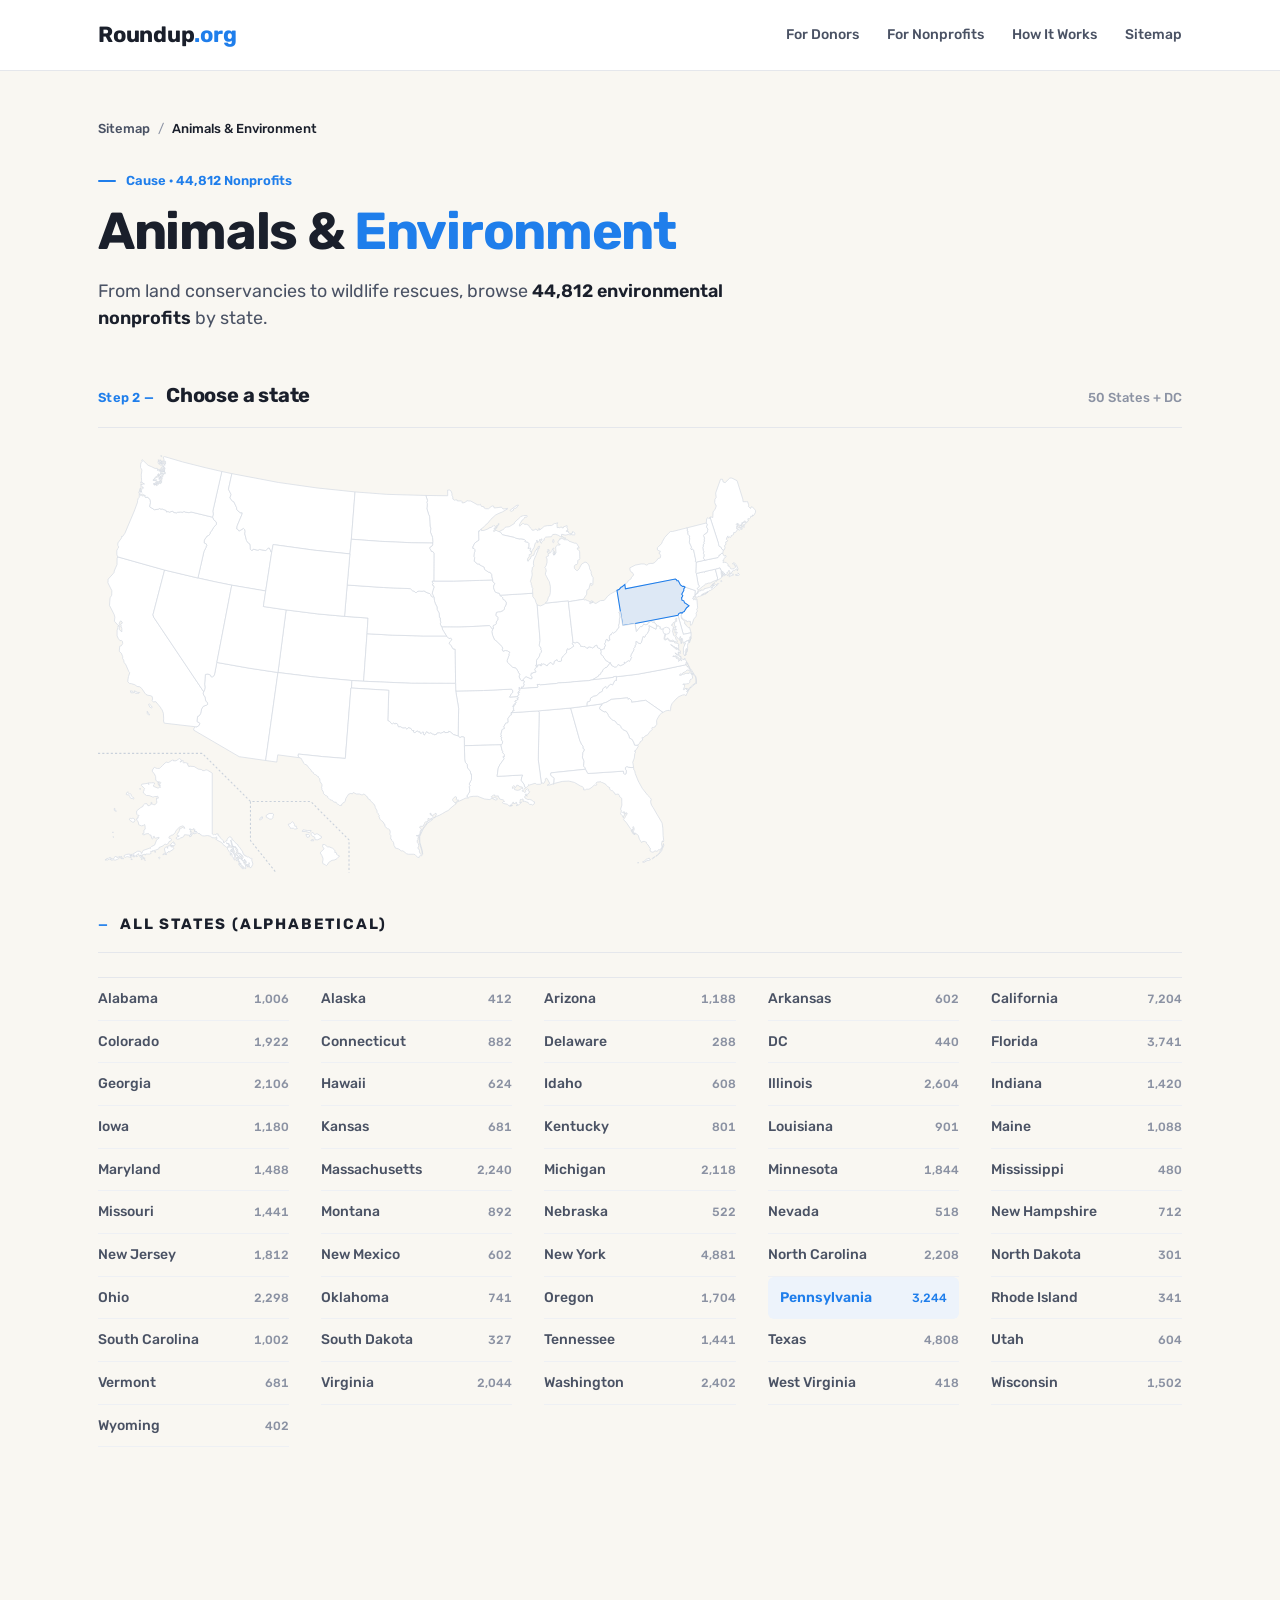
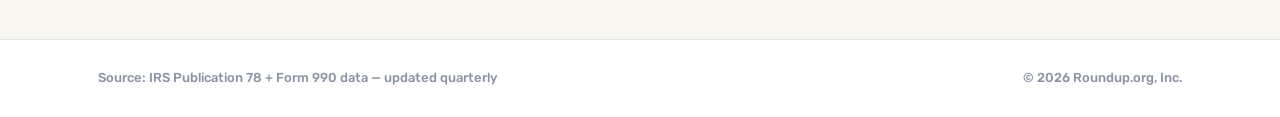
==== commit 6a4b76fc: "Restore state lists + state pill on state hub - Homepage: list of all 50 states + DC under the US ma" ====
--- a/causes/environment/index.html
+++ b/causes/environment/index.html
@@ -41,12 +41,16 @@
       </header>
 
       <div class="filter-chip-bar" id="chip-bar" hidden>
-        <div class="filter-chip">
-          <span class="filter-chip-label">Filtering by:</span>
-          <span class="filter-chip-value" id="chip-value">Philadelphia</span>
-          <a href="#" class="filter-chip-clear" id="chip-clear" aria-label="Clear city filter">&times;</a>
+        <span class="filter-chip-label">Filtering by:</span>
+        <div class="filter-chip" id="state-chip" hidden>
+          <span class="filter-chip-value" id="state-chip-value">Pennsylvania</span>
+          <a href="index.html" class="filter-chip-clear" id="state-chip-clear" aria-label="Clear state filter">&times;</a>
         </div>
-        <span class="filter-chip-summary" id="chip-summary">Showing 184 of 3,244 nonprofits</span>
+        <div class="filter-chip" id="city-chip" hidden>
+          <span class="filter-chip-value" id="city-chip-value">Philadelphia</span>
+          <a href="#" class="filter-chip-clear" id="city-chip-clear" aria-label="Clear city filter">&times;</a>
+        </div>
+        <span class="filter-chip-summary" id="chip-summary"></span>
       </div>
 
       <section id="hub-mode">
@@ -181,6 +185,69 @@
   <a href="?state=dc" class="map-a map-dc"><circle class="state borders dccircle dc" cx="801.6" cy="252.1" r="5"/><title>District of Columbia</title></a>
   <path class="separator1" fill="none" d="m 215,493 v 55 l 36,45 m -251,-168 h 147 l 68,68 h 85 l 54,54 v 46"/>
 </svg>
+
+        <section style="margin-top: 40px;">
+          <div class="section-head">
+            <div class="section-label">
+              <span class="section-num">—</span>
+              <h2 class="section-title" style="font-size: 15px; text-transform: uppercase; letter-spacing: 0.12em;">All States (Alphabetical)</h2>
+            </div>
+          </div>
+
+          <div class="state-list">
+            <a href="?state=al" class="state-link"><span>Alabama</span><span class="num">1,006</span></a>
+            <a href="?state=ak" class="state-link"><span>Alaska</span><span class="num">412</span></a>
+            <a href="?state=az" class="state-link"><span>Arizona</span><span class="num">1,188</span></a>
+            <a href="?state=ar" class="state-link"><span>Arkansas</span><span class="num">602</span></a>
+            <a href="?state=ca" class="state-link"><span>California</span><span class="num">7,204</span></a>
+            <a href="?state=co" class="state-link"><span>Colorado</span><span class="num">1,922</span></a>
+            <a href="?state=ct" class="state-link"><span>Connecticut</span><span class="num">882</span></a>
+            <a href="?state=de" class="state-link"><span>Delaware</span><span class="num">288</span></a>
+            <a href="?state=dc" class="state-link"><span>DC</span><span class="num">440</span></a>
+            <a href="?state=fl" class="state-link"><span>Florida</span><span class="num">3,741</span></a>
+            <a href="?state=ga" class="state-link"><span>Georgia</span><span class="num">2,106</span></a>
+            <a href="?state=hi" class="state-link"><span>Hawaii</span><span class="num">624</span></a>
+            <a href="?state=id" class="state-link"><span>Idaho</span><span class="num">608</span></a>
+            <a href="?state=il" class="state-link"><span>Illinois</span><span class="num">2,604</span></a>
+            <a href="?state=in" class="state-link"><span>Indiana</span><span class="num">1,420</span></a>
+            <a href="?state=ia" class="state-link"><span>Iowa</span><span class="num">1,180</span></a>
+            <a href="?state=ks" class="state-link"><span>Kansas</span><span class="num">681</span></a>
+            <a href="?state=ky" class="state-link"><span>Kentucky</span><span class="num">801</span></a>
+            <a href="?state=la" class="state-link"><span>Louisiana</span><span class="num">901</span></a>
+            <a href="?state=me" class="state-link"><span>Maine</span><span class="num">1,088</span></a>
+            <a href="?state=md" class="state-link"><span>Maryland</span><span class="num">1,488</span></a>
+            <a href="?state=ma" class="state-link"><span>Massachusetts</span><span class="num">2,240</span></a>
+            <a href="?state=mi" class="state-link"><span>Michigan</span><span class="num">2,118</span></a>
+            <a href="?state=mn" class="state-link"><span>Minnesota</span><span class="num">1,844</span></a>
+            <a href="?state=ms" class="state-link"><span>Mississippi</span><span class="num">480</span></a>
+            <a href="?state=mo" class="state-link"><span>Missouri</span><span class="num">1,441</span></a>
+            <a href="?state=mt" class="state-link"><span>Montana</span><span class="num">892</span></a>
+            <a href="?state=ne" class="state-link"><span>Nebraska</span><span class="num">522</span></a>
+            <a href="?state=nv" class="state-link"><span>Nevada</span><span class="num">518</span></a>
+            <a href="?state=nh" class="state-link"><span>New Hampshire</span><span class="num">712</span></a>
+            <a href="?state=nj" class="state-link"><span>New Jersey</span><span class="num">1,812</span></a>
+            <a href="?state=nm" class="state-link"><span>New Mexico</span><span class="num">602</span></a>
+            <a href="?state=ny" class="state-link"><span>New York</span><span class="num">4,881</span></a>
+            <a href="?state=nc" class="state-link"><span>North Carolina</span><span class="num">2,208</span></a>
+            <a href="?state=nd" class="state-link"><span>North Dakota</span><span class="num">301</span></a>
+            <a href="?state=oh" class="state-link"><span>Ohio</span><span class="num">2,298</span></a>
+            <a href="?state=ok" class="state-link"><span>Oklahoma</span><span class="num">741</span></a>
+            <a href="?state=or" class="state-link"><span>Oregon</span><span class="num">1,704</span></a>
+            <a href="?state=pa" class="state-link" data-active="true"><span>Pennsylvania</span><span class="num">3,244</span></a>
+            <a href="?state=ri" class="state-link"><span>Rhode Island</span><span class="num">341</span></a>
+            <a href="?state=sc" class="state-link"><span>South Carolina</span><span class="num">1,002</span></a>
+            <a href="?state=sd" class="state-link"><span>South Dakota</span><span class="num">327</span></a>
+            <a href="?state=tn" class="state-link"><span>Tennessee</span><span class="num">1,441</span></a>
+            <a href="?state=tx" class="state-link"><span>Texas</span><span class="num">4,808</span></a>
+            <a href="?state=ut" class="state-link"><span>Utah</span><span class="num">604</span></a>
+            <a href="?state=vt" class="state-link"><span>Vermont</span><span class="num">681</span></a>
+            <a href="?state=va" class="state-link"><span>Virginia</span><span class="num">2,044</span></a>
+            <a href="?state=wa" class="state-link"><span>Washington</span><span class="num">2,402</span></a>
+            <a href="?state=wv" class="state-link"><span>West Virginia</span><span class="num">418</span></a>
+            <a href="?state=wi" class="state-link"><span>Wisconsin</span><span class="num">1,502</span></a>
+            <a href="?state=wy" class="state-link"><span>Wyoming</span><span class="num">402</span></a>
+          </div>
+        </section>
 
       </section>
 
@@ -327,13 +394,20 @@
       totalCountEl.textContent = stateData.total;
 
       var chipBar = document.getElementById('chip-bar');
-      var chipValue = document.getElementById('chip-value');
-      var chipSummary = document.getElementById('chip-summary');
-      var chipClear = document.getElementById('chip-clear');
+      var stateChip = document.getElementById('state-chip');
+      var stateChipValue = document.getElementById('state-chip-value');
+      var cityChip = document.getElementById('city-chip');
+      var cityChipValue = document.getElementById('city-chip-value');
+      var cityChipClear = document.getElementById('city-chip-clear');
       var topCitiesSection = document.getElementById('top-cities-section');
       var items = document.querySelectorAll('.nonprofit-item');
       var empty = document.getElementById('filter-empty');
       var input = document.getElementById('nonprofit-filter');
+
+      // Always show the state pill in listing mode (state is an active filter)
+      chipBar.hidden = false;
+      stateChip.hidden = false;
+      stateChipValue.textContent = stateData.label;
 
       function applyFilters() {
         var q = input.value.toLowerCase().trim();
@@ -366,10 +440,9 @@
         resultsSubheading.textContent = 'Sample of ' + cityData.count;
         totalCountEl.textContent = cityData.count;
 
-        chipBar.hidden = false;
-        chipValue.textContent = cityData.label;
-        chipSummary.textContent = 'Showing ' + cityData.count + ' of ' + stateData.total + ' nonprofits';
-        chipClear.setAttribute('href', '?state=' + state);
+        cityChip.hidden = false;
+        cityChipValue.textContent = cityData.label;
+        cityChipClear.setAttribute('href', '?state=' + state);
         topCitiesSection.style.display = 'none';
       }
 
--- a/styles.css
+++ b/styles.css
@@ -280,9 +280,12 @@
    ========================================================= */
 
 .cause-list {
-  display: grid;
-  grid-template-columns: 1fr;
-  gap: 0;
+  column-width: 340px;
+  column-gap: 40px;
+}
+
+.cause-list .cause-item {
+  break-inside: avoid;
 }
 
 .cause-item {
@@ -1074,6 +1077,8 @@
 
 .filter-chip-bar[hidden] { display: none; }
 
+.filter-chip[hidden] { display: none; }
+
 .filter-chip {
   display: inline-flex;
   align-items: center;
